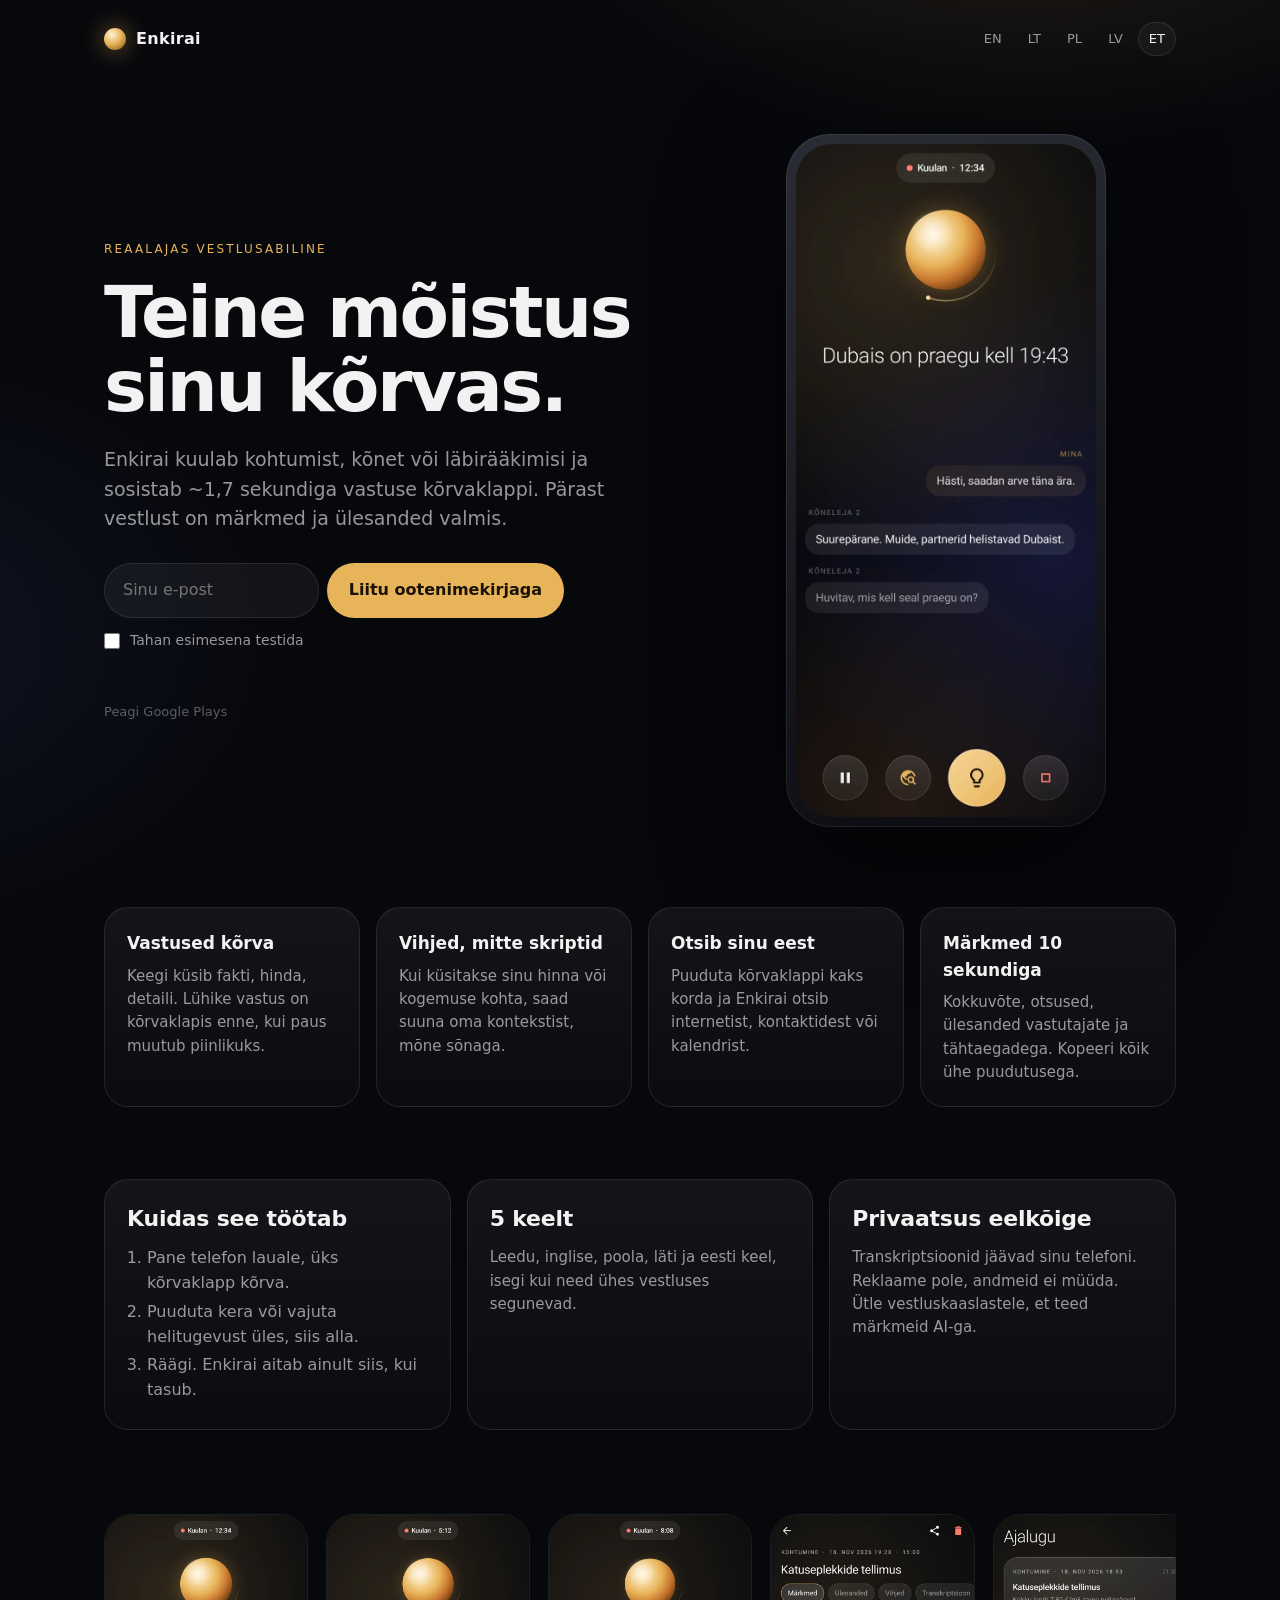
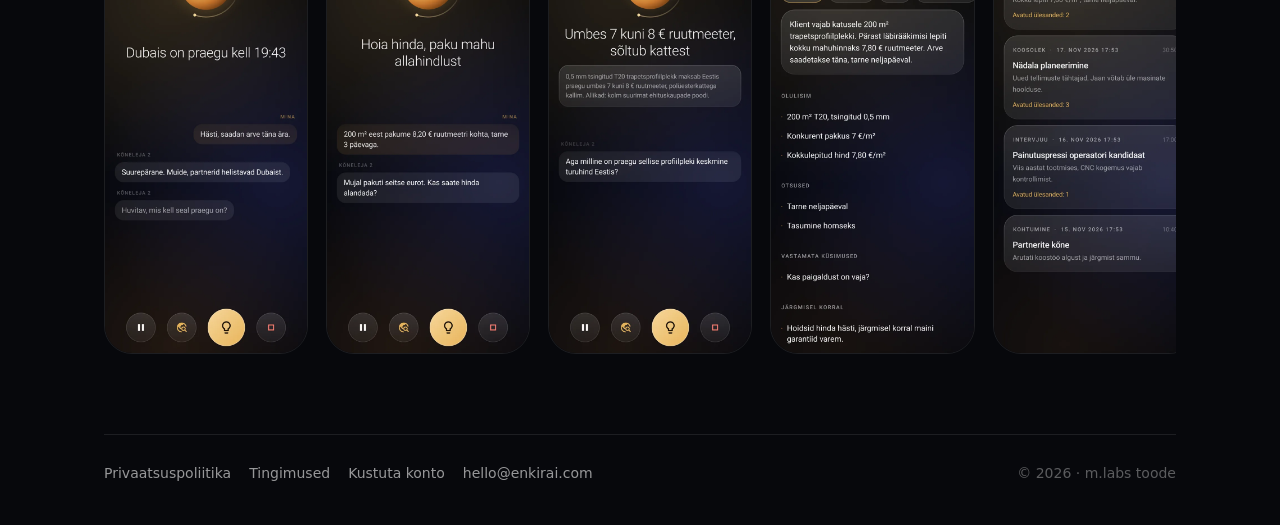
==== et/index.html @ 6742ce32 "enkirai.com: landing in 5 languages, privacy, terms, account deletion Co-Authored-By: Claude Opus 5." ====
<!DOCTYPE html><html lang="et"><head><meta charset="utf-8">
<meta name="viewport" content="width=device-width,initial-scale=1"><title>Enkirai: teine mõistus sinu kõrvas</title>
<meta name="description" content="Enkirai kuulab vestlust ja sosistab vastuseid ning vihjeid kõrvaklappi, pärast koostab märkmed ja ülesanded."><meta name="theme-color" content="#07080c">
<meta property="og:title" content="Enkirai: teine mõistus sinu kõrvas"><meta property="og:description" content="Enkirai kuulab vestlust ja sosistab vastuseid ning vihjeid kõrvaklappi, pärast koostab märkmed ja ülesanded.">
<meta property="og:image" content="https://enkirai.com/img/og.png"><meta property="og:url" content="https://enkirai.com/et/">
<link rel="icon" href="/img/icon.png"><link rel="alternate" hreflang="en" href="https://enkirai.com/"><link rel="alternate" hreflang="lt" href="https://enkirai.com/lt/"><link rel="alternate" hreflang="pl" href="https://enkirai.com/pl/"><link rel="alternate" hreflang="lv" href="https://enkirai.com/lv/"><link rel="alternate" hreflang="et" href="https://enkirai.com/et/"><link rel="stylesheet" href="/style.css"></head><body><div class="wrap"><nav><a class="logo" href="/et/"><span class="orb"></span>Enkirai</a><div class="langs"><a class="" href="/">EN</a><a class="" href="/lt/">LT</a><a class="" href="/pl/">PL</a><a class="" href="/lv/">LV</a><a class="on" href="/et/">ET</a></div></nav></div>
<div class="wrap"><section class="hero"><div>
<div class="eyebrow">Reaalajas vestlusabiline</div><h1>Teine mõistus<br>sinu kõrvas.</h1><p class="sub">Enkirai kuulab kohtumist, kõnet või läbirääkimisi ja sosistab ~1,7 sekundiga vastuse kõrvaklappi. Pärast vestlust on märkmed ja ülesanded valmis.</p>
<form id="w"><div class="row"><input type="email" name="email" required placeholder="Sinu e-post" autocomplete="email"><button>Liitu ootenimekirjaga</button></div>
<label class="chk"><input type="checkbox" name="test">Tahan esimesena testida</label><div class="msg" id="m" aria-live="polite"></div>
<div class="soon">Peagi Google Plays</div></form></div>
<div class="phone"><img src="/img/et-hero.webp" alt="Enkirai"></div></section>
<section class="grid"><div class="card"><h3>Vastused kõrva</h3><p>Keegi küsib fakti, hinda, detaili. Lühike vastus on kõrvaklapis enne, kui paus muutub piinlikuks.</p></div><div class="card"><h3>Vihjed, mitte skriptid</h3><p>Kui küsitakse sinu hinna või kogemuse kohta, saad suuna oma kontekstist, mõne sõnaga.</p></div><div class="card"><h3>Otsib sinu eest</h3><p>Puuduta kõrvaklappi kaks korda ja Enkirai otsib internetist, kontaktidest või kalendrist.</p></div><div class="card"><h3>Märkmed 10 sekundiga</h3><p>Kokkuvõte, otsused, ülesanded vastutajate ja tähtaegadega. Kopeeri kõik ühe puudutusega.</p></div></section>
<section class="band"><div class="card"><h2>Kuidas see töötab</h2><ol><li>Pane telefon lauale, üks kõrvaklapp kõrva.</li><li>Puuduta kera või vajuta helitugevust üles, siis alla.</li><li>Räägi. Enkirai aitab ainult siis, kui tasub.</li></ol></div>
<div class="card"><h2>5 keelt</h2><p>Leedu, inglise, poola, läti ja eesti keel, isegi kui need ühes vestluses segunevad.</p></div>
<div class="card"><h2>Privaatsus eelkõige</h2><p>Transkriptsioonid jäävad sinu telefoni. Reklaame pole, andmeid ei müüda. Ütle vestluskaaslastele, et teed märkmeid AI-ga.</p></div></section>
<section class="shots"><img loading="lazy" src="/img/et-1.webp" alt=""><img loading="lazy" src="/img/et-2.webp" alt=""><img loading="lazy" src="/img/et-3.webp" alt=""><img loading="lazy" src="/img/et-4.webp" alt=""><img loading="lazy" src="/img/et-5.webp" alt=""></section></div><div class="wrap"><footer><div><a href="/privacy/">Privaatsuspoliitika</a><a href="/terms/">Tingimused</a><a href="/delete/">Kustuta konto</a><a href="mailto:hello@enkirai.com">hello@enkirai.com</a></div><div>© 2026 · m.labs toode</div></footer></div><script>
const f=document.getElementById('w'),m=document.getElementById('m');
f.addEventListener('submit',async e=>{e.preventDefault();m.textContent='…';
 try{const r=await fetch('https://ohzczlfnhryktjsbmxpb.supabase.co/rest/v1/waitlist',{method:'POST',headers:{'apikey':'sb_publishable_Wvf7fMkTCJuAI71hea7PEQ_25Q3-Xo4','Authorization':'Bearer sb_publishable_Wvf7fMkTCJuAI71hea7PEQ_25Q3-Xo4','Content-Type':'application/json','Prefer':'return=minimal'},
 body:JSON.stringify({email:f.email.value.trim(),lang:'et',wants_test:f.test.checked})});
 m.textContent=r.ok?"Oled nimekirjas. Kirjutame, kui valmis.":(r.status===409?"Oled juba nimekirjas.":"Midagi l\u00e4ks valesti. Proovi uuesti.");if(r.ok)f.reset();}catch(_){m.textContent="Midagi l\u00e4ks valesti. Proovi uuesti.";}});
</script></body></html>
---- style.css ----
:root{--bg:#07080c;--s1:#10121a;--ink:rgba(255,255,255,.95);--mut:rgba(255,255,255,.58);--faint:rgba(255,255,255,.34);--gold:#e8b45a;--line:rgba(255,255,255,.09)}
*{box-sizing:border-box;margin:0;padding:0}
html{background:var(--bg);color:var(--ink);font:16px/1.55 Inter,ui-sans-serif,system-ui,-apple-system,"Segoe UI",Roboto,sans-serif;-webkit-font-smoothing:antialiased}
body{min-height:100vh;background:radial-gradient(900px 600px at 80% -10%,rgba(232,180,90,.16),transparent 60%),radial-gradient(700px 500px at -10% 30%,rgba(90,120,232,.10),transparent 60%),var(--bg)}
a{color:inherit}
.wrap{max-width:1120px;margin:0 auto;padding:0 24px}
nav{display:flex;align-items:center;justify-content:space-between;padding:22px 0}
.logo{display:flex;align-items:center;gap:10px;font-weight:600;letter-spacing:.02em;text-decoration:none}
.orb{width:22px;height:22px;border-radius:50%;background:radial-gradient(circle at 35% 30%,#fff3d6,#e8b45a 45%,#7a5212 100%);box-shadow:0 0 24px rgba(232,180,90,.55)}
.langs{display:flex;gap:4px;flex-wrap:wrap}
.langs a{font-size:13px;color:var(--mut);text-decoration:none;padding:6px 10px;border-radius:99px;border:1px solid transparent}
.langs a.on,.langs a:hover{color:var(--ink);border-color:var(--line);background:rgba(255,255,255,.04)}
.hero{display:grid;grid-template-columns:1.1fr .9fr;gap:48px;align-items:center;padding:56px 0 72px}
.eyebrow{font-size:12px;letter-spacing:.18em;text-transform:uppercase;color:var(--gold);margin-bottom:18px}
h1{font-size:clamp(40px,6.2vw,72px);line-height:1.02;letter-spacing:-.035em;font-weight:650}
.sub{color:var(--mut);font-size:19px;margin:22px 0 30px;max-width:34em}
form{display:flex;flex-direction:column;gap:12px;max-width:460px}
.row{display:flex;gap:8px}
input[type=email]{flex:1;min-width:0;background:rgba(255,255,255,.05);border:1px solid var(--line);color:var(--ink);border-radius:99px;padding:14px 18px;font:inherit;outline:none}
input[type=email]:focus{border-color:rgba(232,180,90,.6)}
button{background:var(--gold);color:#1a1206;border:0;border-radius:99px;padding:14px 22px;font:inherit;font-weight:600;cursor:pointer;white-space:nowrap;transition:transform .15s ease,filter .15s ease}
button:hover{filter:brightness(1.06)}button:active{transform:scale(.97)}
label.chk{display:flex;gap:10px;align-items:center;color:var(--mut);font-size:14px;cursor:pointer}
label.chk input{accent-color:var(--gold);width:16px;height:16px}
.msg{font-size:14px;color:var(--gold);min-height:20px}
.soon{font-size:13px;color:var(--faint);margin-top:6px}
.phone{justify-self:center;width:min(320px,80vw);aspect-ratio:1440/3120;border-radius:44px;padding:10px;background:linear-gradient(160deg,#2a2c35,#0b0c10);box-shadow:0 40px 120px rgba(0,0,0,.6),0 0 0 1px rgba(255,255,255,.08) inset}
.phone img{width:100%;height:100%;object-fit:cover;border-radius:36px;display:block}
.grid{display:grid;grid-template-columns:repeat(4,1fr);gap:16px;padding:8px 0 72px}
.card{background:linear-gradient(180deg,rgba(255,255,255,.055),rgba(255,255,255,.02));border:1px solid var(--line);border-radius:24px;padding:22px}
.card h3{font-size:17px;font-weight:600;margin-bottom:8px}.card p{color:var(--mut);font-size:15px}
.band{display:grid;grid-template-columns:1fr 1fr 1fr;gap:16px;padding-bottom:80px}
.band h2{font-size:22px;letter-spacing:-.01em;margin-bottom:10px}
ol{padding-left:20px;color:var(--mut)}ol li{margin:4px 0}
.shots{display:flex;gap:18px;overflow-x:auto;padding:4px 0 80px;scroll-snap-type:x mandatory}
.shots img{height:440px;border-radius:28px;scroll-snap-align:start;border:1px solid var(--line)}
footer{border-top:1px solid var(--line);padding:28px 0 40px;color:var(--faint);font-size:14px;display:flex;justify-content:space-between;gap:16px;flex-wrap:wrap}
footer a{color:var(--mut);text-decoration:none;margin-right:18px}footer a:hover{color:var(--ink)}
.doc{max-width:760px;padding:24px 0 80px}
.doc h1{font-size:40px;margin-bottom:6px}.doc .upd{color:var(--faint);font-size:14px;margin-bottom:32px}
.doc h2{font-size:20px;margin:32px 0 10px}.doc p,.doc li{color:var(--mut);margin:8px 0}.doc ul{padding-left:20px}
.doc strong{color:var(--ink);font-weight:600}
table{border-collapse:collapse;width:100%;margin:12px 0;font-size:14px}td,th{border:1px solid var(--line);padding:8px 10px;text-align:left;color:var(--mut);vertical-align:top}th{color:var(--ink);font-weight:600}
@media (max-width:900px){.hero{grid-template-columns:1fr;padding-top:24px}.grid{grid-template-columns:1fr 1fr}.band{grid-template-columns:1fr}}
@media (max-width:560px){.grid{grid-template-columns:1fr}.row{flex-direction:column}.shots img{height:360px}}
@media (prefers-reduced-motion:reduce){*{transition:none!important}}
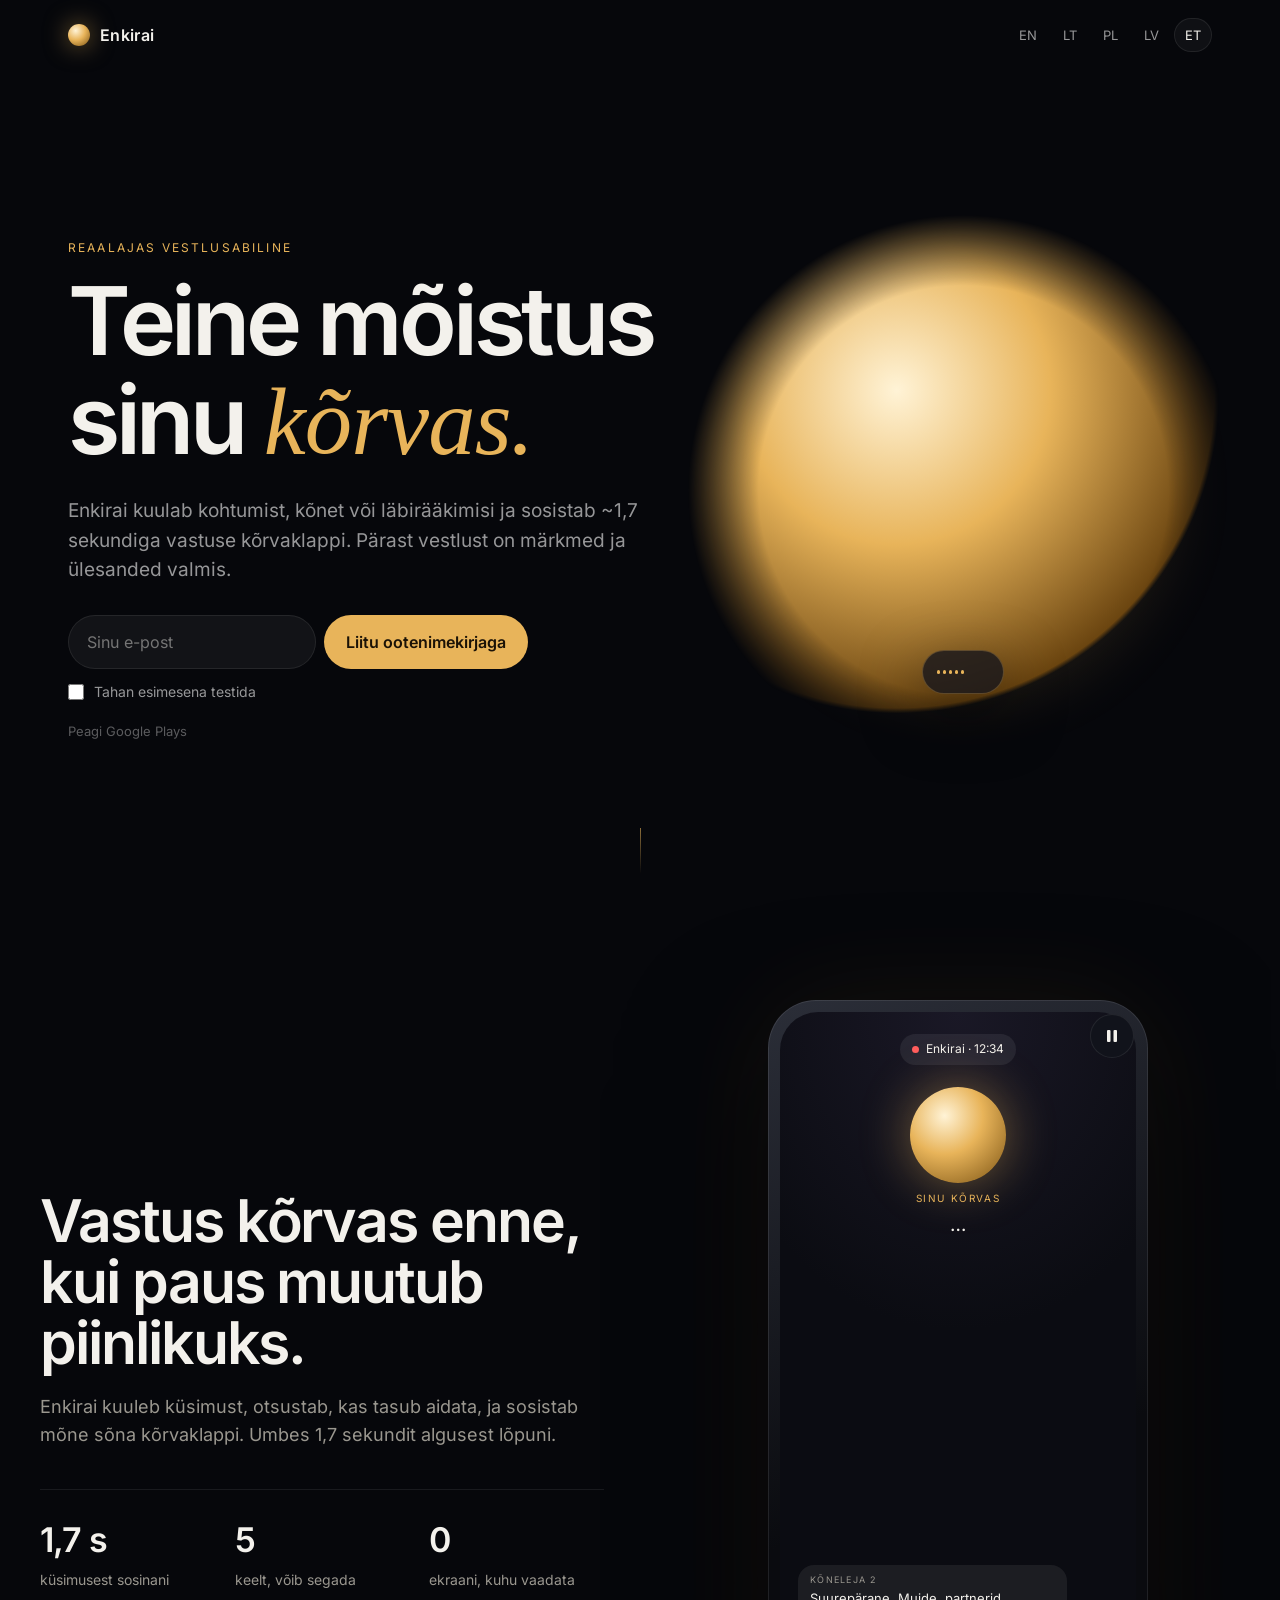
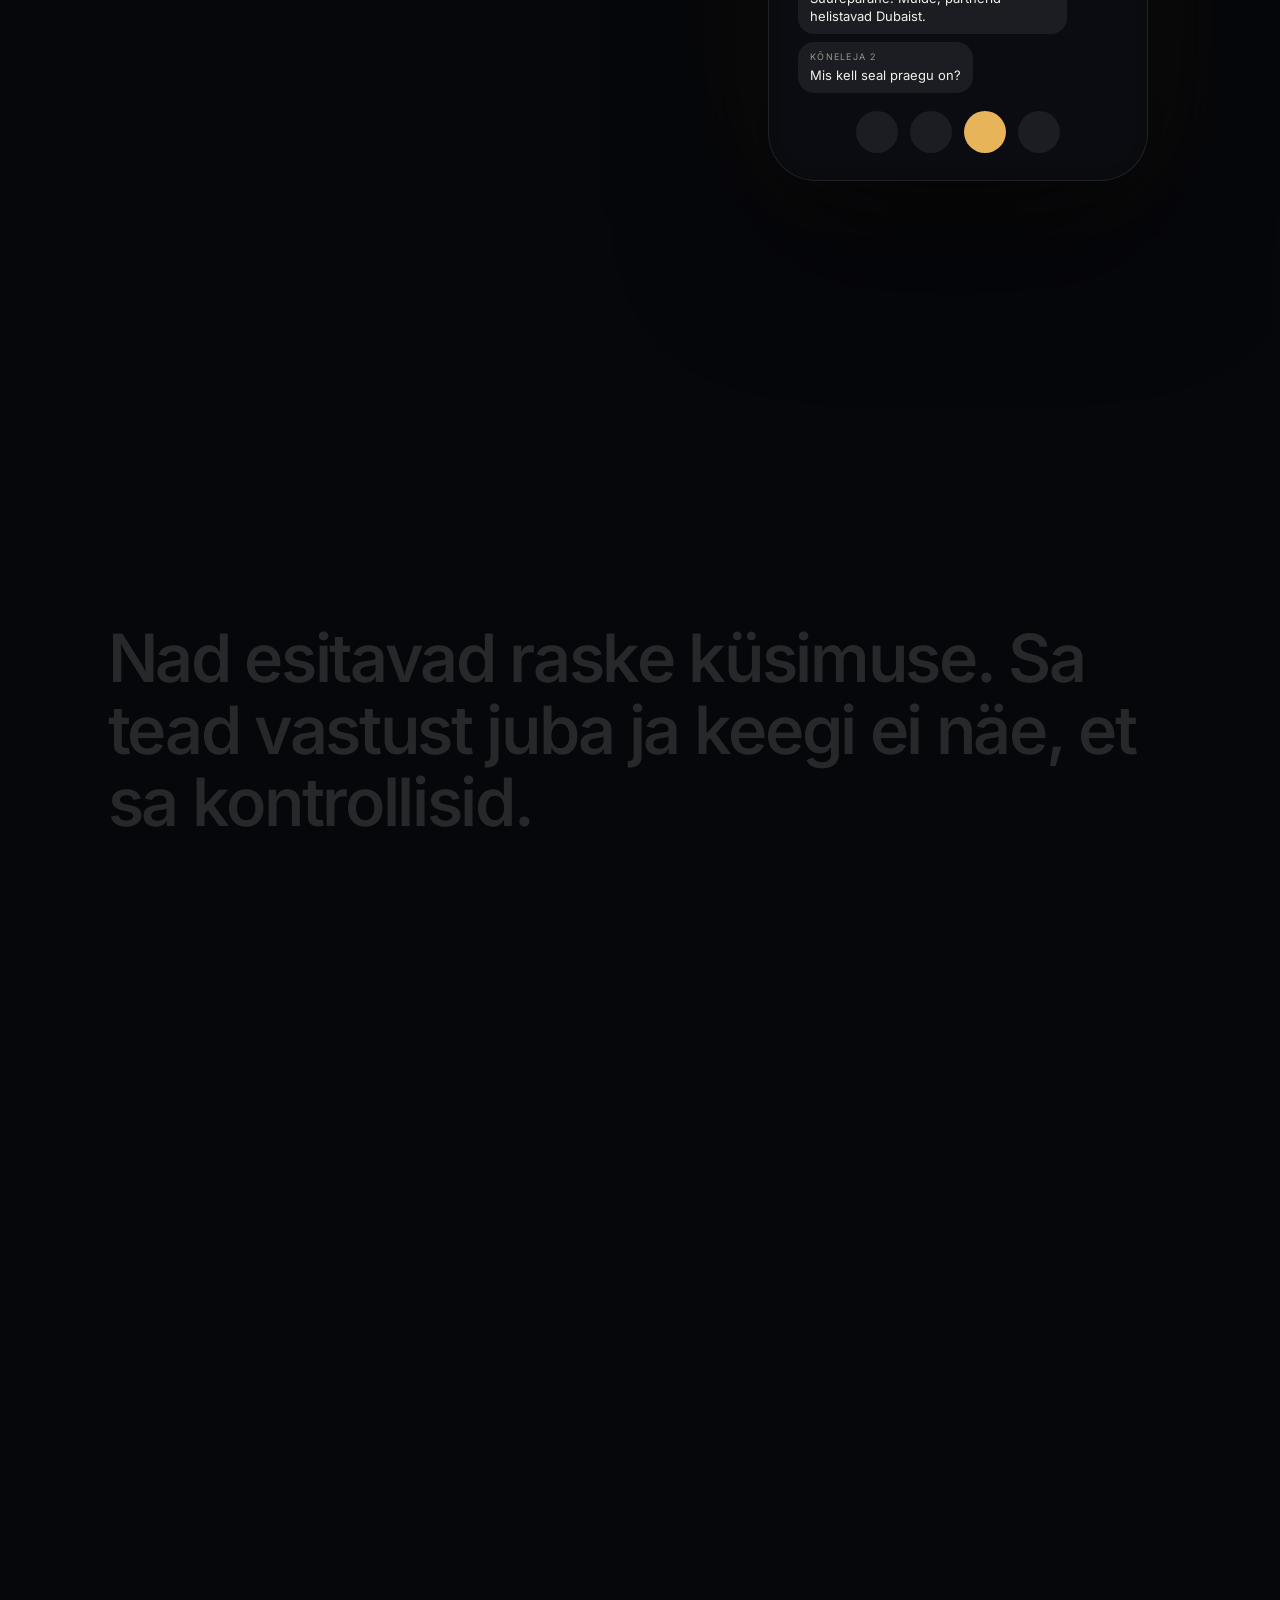
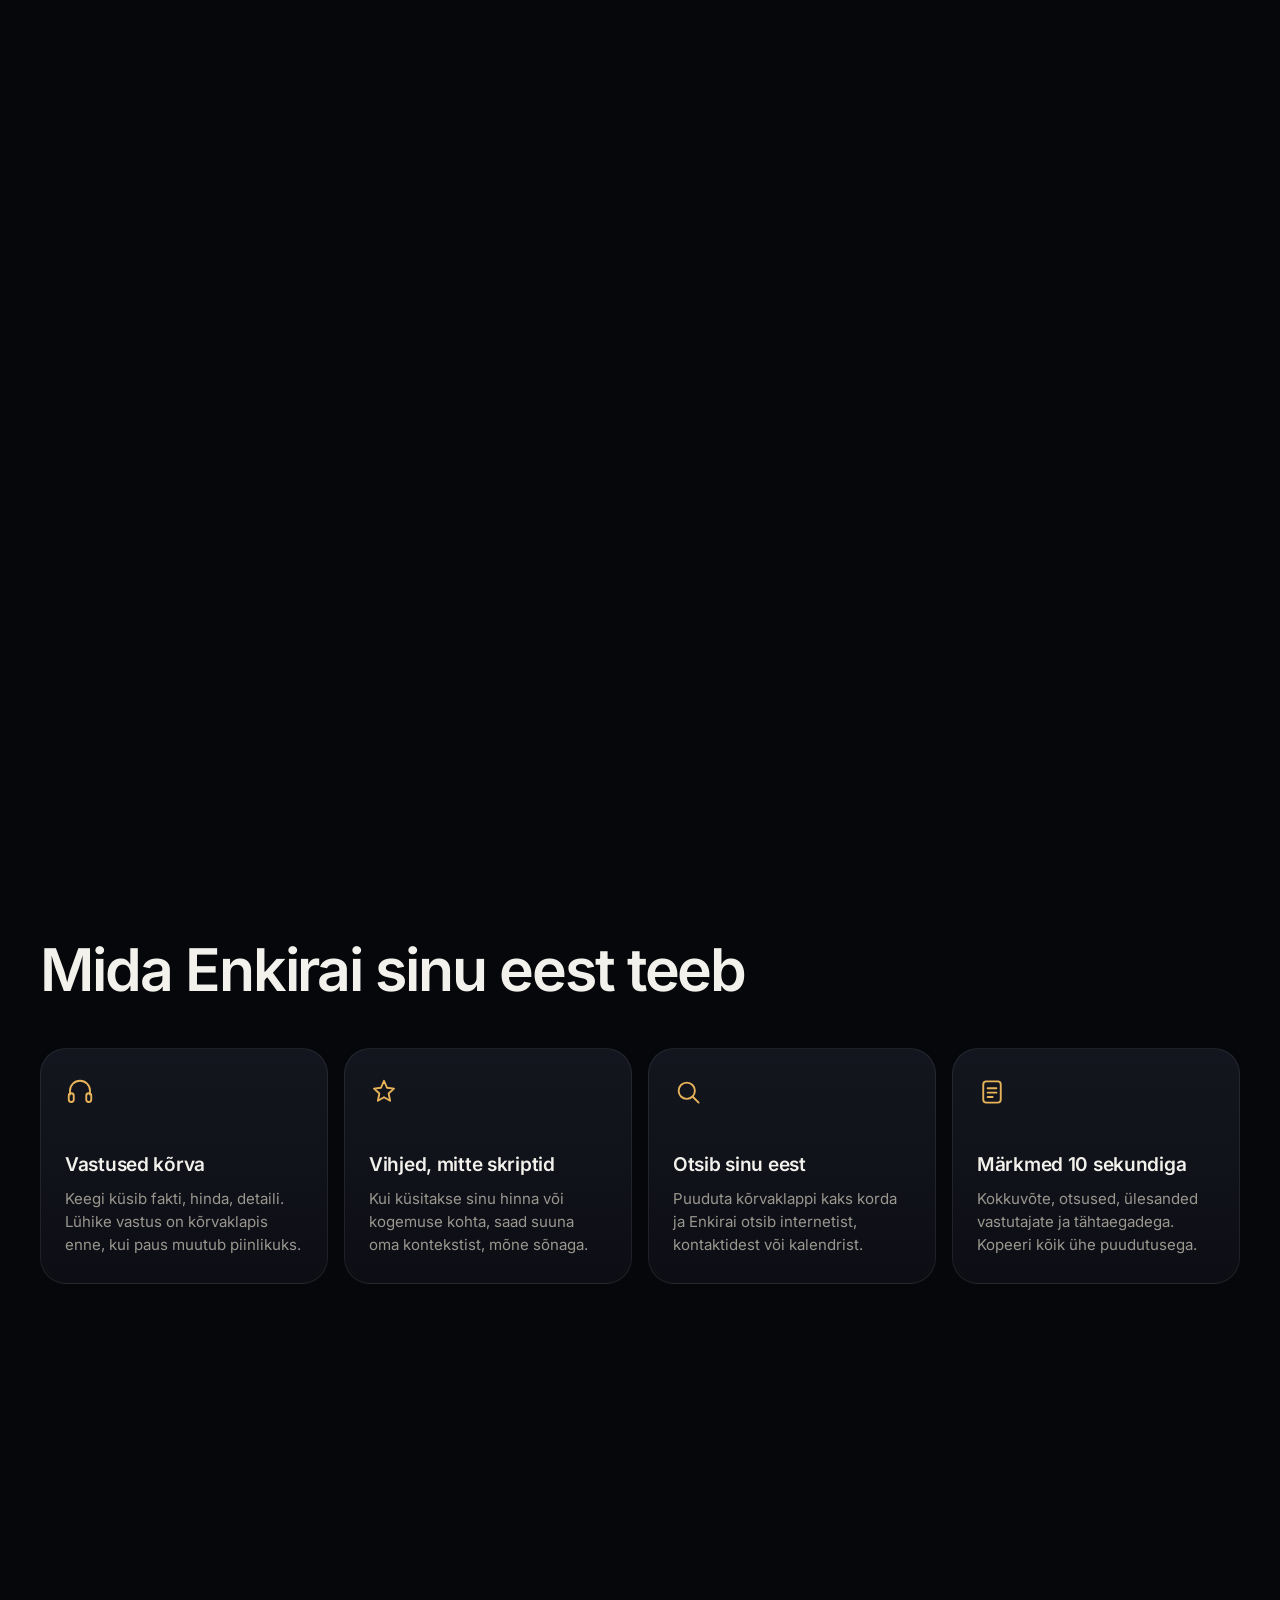
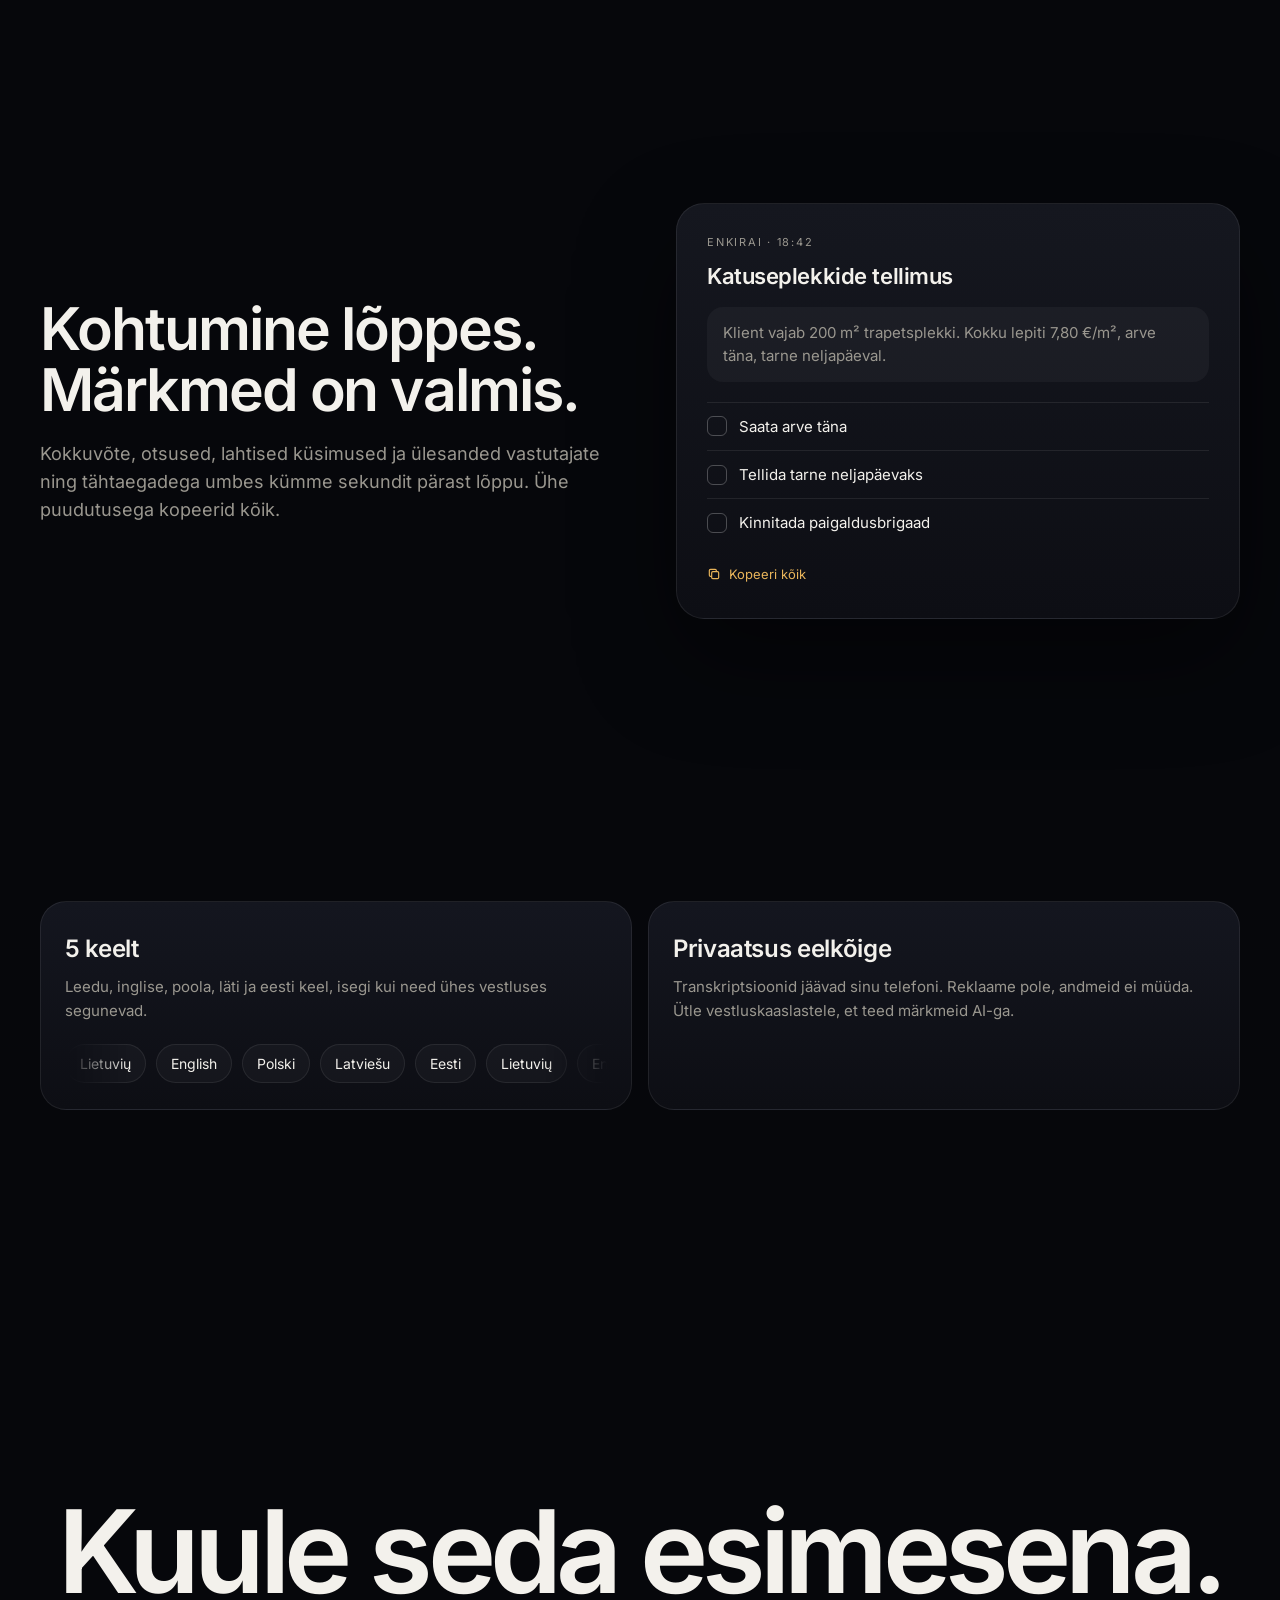
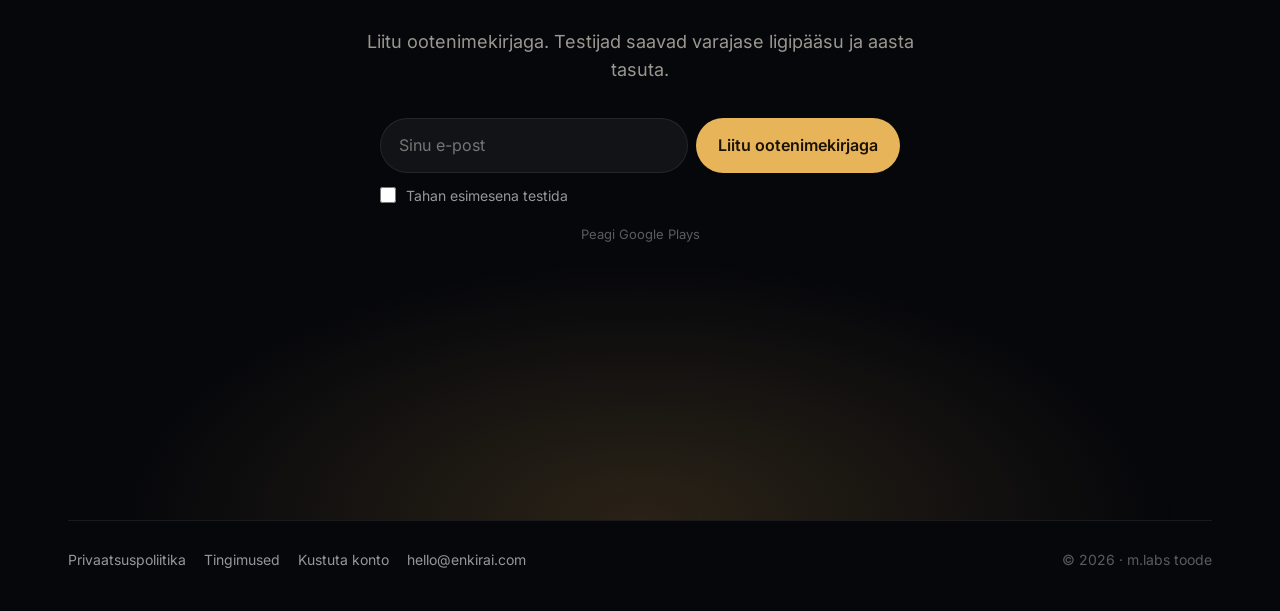
==== commit 79c045bf: "Animated landing: live orb, in-ear demo, statement, notes Co-Authored-By: Claude Opus 5.5 <noreply@a" ====
--- a/et/index.html
+++ b/et/index.html
@@ -3,21 +3,76 @@
 <meta name="description" content="Enkirai kuulab vestlust ja sosistab vastuseid ning vihjeid kõrvaklappi, pärast koostab märkmed ja ülesanded."><meta name="theme-color" content="#07080c">
 <meta property="og:title" content="Enkirai: teine mõistus sinu kõrvas"><meta property="og:description" content="Enkirai kuulab vestlust ja sosistab vastuseid ning vihjeid kõrvaklappi, pärast koostab märkmed ja ülesanded.">
 <meta property="og:image" content="https://enkirai.com/img/og.png"><meta property="og:url" content="https://enkirai.com/et/">
-<link rel="icon" href="/img/icon.png"><link rel="alternate" hreflang="en" href="https://enkirai.com/"><link rel="alternate" hreflang="lt" href="https://enkirai.com/lt/"><link rel="alternate" hreflang="pl" href="https://enkirai.com/pl/"><link rel="alternate" hreflang="lv" href="https://enkirai.com/lv/"><link rel="alternate" hreflang="et" href="https://enkirai.com/et/"><link rel="stylesheet" href="/style.css"></head><body><div class="wrap"><nav><a class="logo" href="/et/"><span class="orb"></span>Enkirai</a><div class="langs"><a class="" href="/">EN</a><a class="" href="/lt/">LT</a><a class="" href="/pl/">PL</a><a class="" href="/lv/">LV</a><a class="on" href="/et/">ET</a></div></nav></div>
-<div class="wrap"><section class="hero"><div>
-<div class="eyebrow">Reaalajas vestlusabiline</div><h1>Teine mõistus<br>sinu kõrvas.</h1><p class="sub">Enkirai kuulab kohtumist, kõnet või läbirääkimisi ja sosistab ~1,7 sekundiga vastuse kõrvaklappi. Pärast vestlust on märkmed ja ülesanded valmis.</p>
-<form id="w"><div class="row"><input type="email" name="email" required placeholder="Sinu e-post" autocomplete="email"><button>Liitu ootenimekirjaga</button></div>
-<label class="chk"><input type="checkbox" name="test">Tahan esimesena testida</label><div class="msg" id="m" aria-live="polite"></div>
-<div class="soon">Peagi Google Plays</div></form></div>
-<div class="phone"><img src="/img/et-hero.webp" alt="Enkirai"></div></section>
-<section class="grid"><div class="card"><h3>Vastused kõrva</h3><p>Keegi küsib fakti, hinda, detaili. Lühike vastus on kõrvaklapis enne, kui paus muutub piinlikuks.</p></div><div class="card"><h3>Vihjed, mitte skriptid</h3><p>Kui küsitakse sinu hinna või kogemuse kohta, saad suuna oma kontekstist, mõne sõnaga.</p></div><div class="card"><h3>Otsib sinu eest</h3><p>Puuduta kõrvaklappi kaks korda ja Enkirai otsib internetist, kontaktidest või kalendrist.</p></div><div class="card"><h3>Märkmed 10 sekundiga</h3><p>Kokkuvõte, otsused, ülesanded vastutajate ja tähtaegadega. Kopeeri kõik ühe puudutusega.</p></div></section>
-<section class="band"><div class="card"><h2>Kuidas see töötab</h2><ol><li>Pane telefon lauale, üks kõrvaklapp kõrva.</li><li>Puuduta kera või vajuta helitugevust üles, siis alla.</li><li>Räägi. Enkirai aitab ainult siis, kui tasub.</li></ol></div>
-<div class="card"><h2>5 keelt</h2><p>Leedu, inglise, poola, läti ja eesti keel, isegi kui need ühes vestluses segunevad.</p></div>
-<div class="card"><h2>Privaatsus eelkõige</h2><p>Transkriptsioonid jäävad sinu telefoni. Reklaame pole, andmeid ei müüda. Ütle vestluskaaslastele, et teed märkmeid AI-ga.</p></div></section>
-<section class="shots"><img loading="lazy" src="/img/et-1.webp" alt=""><img loading="lazy" src="/img/et-2.webp" alt=""><img loading="lazy" src="/img/et-3.webp" alt=""><img loading="lazy" src="/img/et-4.webp" alt=""><img loading="lazy" src="/img/et-5.webp" alt=""></section></div><div class="wrap"><footer><div><a href="/privacy/">Privaatsuspoliitika</a><a href="/terms/">Tingimused</a><a href="/delete/">Kustuta konto</a><a href="mailto:hello@enkirai.com">hello@enkirai.com</a></div><div>© 2026 · m.labs toode</div></footer></div><script>
-const f=document.getElementById('w'),m=document.getElementById('m');
-f.addEventListener('submit',async e=>{e.preventDefault();m.textContent='…';
- try{const r=await fetch('https://ohzczlfnhryktjsbmxpb.supabase.co/rest/v1/waitlist',{method:'POST',headers:{'apikey':'sb_publishable_Wvf7fMkTCJuAI71hea7PEQ_25Q3-Xo4','Authorization':'Bearer sb_publishable_Wvf7fMkTCJuAI71hea7PEQ_25Q3-Xo4','Content-Type':'application/json','Prefer':'return=minimal'},
- body:JSON.stringify({email:f.email.value.trim(),lang:'et',wants_test:f.test.checked})});
- m.textContent=r.ok?"Oled nimekirjas. Kirjutame, kui valmis.":(r.status===409?"Oled juba nimekirjas.":"Midagi l\u00e4ks valesti. Proovi uuesti.");if(r.ok)f.reset();}catch(_){m.textContent="Midagi l\u00e4ks valesti. Proovi uuesti.";}});
+<link rel="icon" href="/img/icon.png"><link rel="alternate" hreflang="en" href="https://enkirai.com/"><link rel="alternate" hreflang="lt" href="https://enkirai.com/lt/"><link rel="alternate" hreflang="pl" href="https://enkirai.com/pl/"><link rel="alternate" hreflang="lv" href="https://enkirai.com/lv/"><link rel="alternate" hreflang="et" href="https://enkirai.com/et/"><link rel="stylesheet" href="/style.css"></head><body><a class="skip" href="#main">Liitu ootenimekirjaga</a>
+<header class="topbar" id="top"><nav><a class="logo" href="/et/"><span class="orb"></span>Enkirai</a><div class="langs"><a class="" href="/">EN</a><a class="" href="/lt/">LT</a><a class="" href="/pl/">PL</a><a class="" href="/lv/">LV</a><a class="on" href="/et/">ET</a></div></nav></header>
+<main id="main">
+<section class="scr" aria-label="Enkirai"><div class="wrap hero2">
+ <div><div class="eyebrow fade">Reaalajas vestlusabiline</div><h1><span class="ln"><span>Teine mõistus</span></span><span class="ln"><span>sinu <em class="s">kõrvas.</em></span></span></h1>
+ <p class="sub fade d1">Enkirai kuulab kohtumist, kõnet või läbirääkimisi ja sosistab ~1,7 sekundiga vastuse kõrvaklappi. Pärast vestlust on märkmed ja ülesanded valmis.</p><div class="fade d2"><form id="w1" class="wl"><div class="row"><input type="email" name="email" required placeholder="Sinu e-post" autocomplete="email" aria-label="Sinu e-post"><button>Liitu ootenimekirjaga</button></div>
+<label class="chk"><input type="checkbox" name="test">Tahan esimesena testida</label><div class="msg2" aria-live="polite"></div></form></div><div class="soon fade d3">Peagi Google Plays</div></div>
+ <div class="orbstage" aria-hidden="true"><div class="orbfx" id="orb"></div>
+  <div class="whisper idle"><span class="wave"><i></i><i></i><i></i><i></i><i></i></span><span class="w-txt"></span></div></div>
+</div><span class="scrollcue" aria-hidden="true"></span></section>
+
+<section class="scr"><div class="wrap demo">
+ <div><h2 class="big">Vastus kõrvas enne, kui paus muutub piinlikuks.</h2><p class="lead">Enkirai kuuleb küsimust, otsustab, kas tasub aidata, ja sosistab mõne sõna kõrvaklappi. Umbes 1,7 sekundit algusest lõpuni.</p><div class="stats"><div><b>1,7 s</b><span>küsimusest sosinani</span></div><div><b>5</b><span>keelt, võib segada</span></div><div><b>0</b><span>ekraani, kuhu vaadata</span></div></div></div>
+ <div class="device" id="dev"><button class="demo-pause" id="dp" aria-label="Peata" data-pause="Peata" data-play="Esita"><svg viewBox="0 0 16 16"><rect x="3" y="2" width="3.5" height="12" rx="1"/><rect x="9.5" y="2" width="3.5" height="12" rx="1"/></svg></button>
+  <div class="screen"><div class="pill"><i></i>Enkirai · 12:34</div><div class="morb"></div>
+  <div class="mtip" id="mt"><small>Sinu kõrvas</small><span>…</span></div><div class="feed" id="fd"></div>
+  <div class="mctl"><span></span><span></span><span class="on"></span><span></span></div></div></div>
+</div></section>
+
+<section class="stmt" aria-label="Nad esitavad raske küsimuse. Sa tead vastust juba ja keegi ei näe, et sa kontrollisid."><div class="stick"><div class="wrap"><p id="st"><span class="w">Nad</span> <span class="w">esitavad</span> <span class="w">raske</span> <span class="w">küsimuse.</span> <span class="w">Sa</span> <span class="w">tead</span> <span class="w">vastust</span> <span class="w">juba</span> <span class="w">ja</span> <span class="w">keegi</span> <span class="w">ei</span> <span class="w">näe,</span> <span class="w g">et</span> <span class="w g">sa</span> <span class="w g">kontrollisid.</span></p></div></div></section>
+
+<section class="scr"><div class="wrap feat"><h2 class="big">Mida Enkirai sinu eest teeb</h2><div class="fgrid"><div class="fcard"><svg viewBox="0 0 24 24"><path d="M4 14v-3a8 8 0 0 1 16 0v3"/><rect x="3" y="13" width="4" height="7" rx="2"/><rect x="17" y="13" width="4" height="7" rx="2"/></svg><h3>Vastused kõrva</h3><p>Keegi küsib fakti, hinda, detaili. Lühike vastus on kõrvaklapis enne, kui paus muutub piinlikuks.</p></div><div class="fcard"><svg viewBox="0 0 24 24"><path d="M12 3l2.4 5.6L20 9.3l-4.3 3.9 1.2 5.8L12 16.2 7.1 19l1.2-5.8L4 9.3l5.6-.7z"/></svg><h3>Vihjed, mitte skriptid</h3><p>Kui küsitakse sinu hinna või kogemuse kohta, saad suuna oma kontekstist, mõne sõnaga.</p></div><div class="fcard"><svg viewBox="0 0 24 24"><circle cx="11" cy="11" r="6.5"/><path d="M16 16l4.5 4.5"/></svg><h3>Otsib sinu eest</h3><p>Puuduta kõrvaklappi kaks korda ja Enkirai otsib internetist, kontaktidest või kalendrist.</p></div><div class="fcard"><svg viewBox="0 0 24 24"><rect x="5" y="3.5" width="14" height="17" rx="2.5"/><path d="M8.5 9h7M8.5 12.5h7M8.5 16h4"/></svg><h3>Märkmed 10 sekundiga</h3><p>Kokkuvõte, otsused, ülesanded vastutajate ja tähtaegadega. Kopeeri kõik ühe puudutusega.</p></div></div></div></section>
+
+<section class="scr"><div class="wrap notes">
+ <div><h2 class="big">Kohtumine lõppes. Märkmed on valmis.</h2><p class="lead">Kokkuvõte, otsused, lahtised küsimused ja ülesanded vastutajate ning tähtaegadega umbes kümme sekundit pärast lõppu. Ühe puudutusega kopeerid kõik.</p></div>
+ <div class="ncard" id="nc"><div class="eb">Enkirai · 18:42</div><h4>Katuseplekkide tellimus</h4><div class="sum">Klient vajab 200 m² trapetsplekki. Kokku lepiti 7,80 €/m², arve täna, tarne neljapäeval.</div><div class="task"><span class="box"><svg viewBox="0 0 12 12"><path d="M2.5 6.5l2.3 2.3L9.5 3.8"/></svg></span><span>Saata arve täna</span></div><div class="task"><span class="box"><svg viewBox="0 0 12 12"><path d="M2.5 6.5l2.3 2.3L9.5 3.8"/></svg></span><span>Tellida tarne neljapäevaks</span></div><div class="task"><span class="box"><svg viewBox="0 0 12 12"><path d="M2.5 6.5l2.3 2.3L9.5 3.8"/></svg></span><span>Kinnitada paigaldusbrigaad</span></div>
+ <div class="copyall"><svg width="14" height="14" viewBox="0 0 24 24" fill="none" stroke="currentColor" stroke-width="2"><rect x="8" y="8" width="12" height="12" rx="2"/><path d="M16 8V6a2 2 0 0 0-2-2H6a2 2 0 0 0-2 2v8a2 2 0 0 0 2 2h2"/></svg>Kopeeri kõik</div></div>
+</div></section>
+
+<section><div class="wrap band2">
+ <div class="fcard"><h3>5 keelt</h3><p>Leedu, inglise, poola, läti ja eesti keel, isegi kui need ühes vestluses segunevad.</p><div class="marq" aria-hidden="true"><div><span>Lietuvių</span> <span>English</span> <span>Polski</span> <span>Latviešu</span> <span>Eesti</span> <span>Lietuvių</span> <span>English</span> <span>Polski</span> <span>Latviešu</span> <span>Eesti</span> <span>Lietuvių</span> <span>English</span> <span>Polski</span> <span>Latviešu</span> <span>Eesti</span> <span>Lietuvių</span> <span>English</span> <span>Polski</span> <span>Latviešu</span> <span>Eesti</span></div></div></div>
+ <div class="fcard"><h3>Privaatsus eelkõige</h3><p>Transkriptsioonid jäävad sinu telefoni. Reklaame pole, andmeid ei müüda. Ütle vestluskaaslastele, et teed märkmeid AI-ga.</p></div>
+</div></section>
+
+<section class="scr"><div class="glow"></div><div class="wrap close2"><h2>Kuule seda esimesena.</h2><p class="lead">Liitu ootenimekirjaga. Testijad saavad varajase ligipääsu ja aasta tasuta.</p><form id="w2" class="wl"><div class="row"><input type="email" name="email" required placeholder="Sinu e-post" autocomplete="email" aria-label="Sinu e-post"><button>Liitu ootenimekirjaga</button></div>
+<label class="chk"><input type="checkbox" name="test">Tahan esimesena testida</label><div class="msg2" aria-live="polite"></div></form><div class="soon">Peagi Google Plays</div></div></section>
+</main><div class="wrap"><footer><div><a href="/privacy/">Privaatsuspoliitika</a><a href="/terms/">Tingimused</a><a href="/delete/">Kustuta konto</a><a href="mailto:hello@enkirai.com">hello@enkirai.com</a></div><div>© 2026 · m.labs toode</div></footer></div>
+<script type="module">
+const RM = matchMedia('(prefers-reduced-motion: reduce)').matches;
+// header turns solid after the hero
+const tb=document.getElementById('top');addEventListener('scroll',()=>tb.classList.toggle('solid',scrollY>40),{passive:true});
+// the orb: live shader when WebGL is there, a painted orb otherwise
+const orb=document.getElementById('orb');
+import('/assets/effects/fx.js').then(m=>m.default.mount(orb,'orb-sphere',{palette:{bg:'#06070b',surface:'#11131b',ink:'#f3f1ec',muted:'#9a978f',accent:'#e8b45a',accentInk:'#1a1206'},seed:7,params:{speed:0.08,size:0.34,orbX:0.5,orbY:0.5,glow:0.5,pulse:0.25,calm:0,stars:90}})).catch(()=>orb.classList.add('fallback'));
+// waitlist forms
+const OK="Oled nimekirjas. Kirjutame, kui valmis.",DUP="Oled juba nimekirjas.",ERR="Midagi l\u00e4ks valesti. Proovi uuesti.";
+document.querySelectorAll('form.wl').forEach(f=>f.addEventListener('submit',async ev=>{ev.preventDefault();const m=f.querySelector('.msg2');m.textContent='…';
+ try{const r=await fetch('https://ohzczlfnhryktjsbmxpb.supabase.co/rest/v1/waitlist',{method:'POST',headers:{apikey:'sb_publishable_Wvf7fMkTCJuAI71hea7PEQ_25Q3-Xo4',Authorization:'Bearer sb_publishable_Wvf7fMkTCJuAI71hea7PEQ_25Q3-Xo4','Content-Type':'application/json',Prefer:'return=minimal'},
+ body:JSON.stringify({email:f.email.value.trim(),lang:'et',wants_test:f.test.checked})});m.textContent=r.ok?OK:(r.status===409?DUP:ERR);if(r.ok)f.reset();}catch(_){m.textContent=ERR;}}));
+// the conversation demo (phone) and the whisper under the orb share one script
+const C=[["Kõneleja 2", "Suurepärane. Muide, partnerid helistavad Dubaist."], ["Kõneleja 2", "Mis kell seal praegu on?"], ["ear", "Dubais on praegu 19:43"], ["Kõneleja 2", "Ja mis on teie ruutmeetri hind?"], ["ear", "Ütle 8,20 €, allahindlus alates 300 m²"], ["Kõneleja 2", "Millal saaksite tarnida?"], ["ear", "Neljapäeval, kui täna kinnitavad"]],sleep=ms=>new Promise(r=>setTimeout(r,ms));
+const fd=document.getElementById('fd'),mt=document.querySelector('#mt span'),dev=document.getElementById('dev'),wh=document.querySelector('.whisper'),wt=wh.querySelector('.w-txt');
+let paused=RM,step=0;const dp=document.getElementById('dp');
+dp.onclick=()=>{paused=!paused;dp.setAttribute('aria-label',paused?dp.dataset.play:dp.dataset.pause);dp.innerHTML=paused?'<svg viewBox="0 0 16 16"><path d="M4 2l10 6-10 6z"/></svg>':'<svg viewBox="0 0 16 16"><rect x="3" y="2" width="3.5" height="12" rx="1"/><rect x="9.5" y="2" width="3.5" height="12" rx="1"/></svg>';};
+async function type(el,s){el.textContent='';for(const ch of s){el.textContent+=ch;await sleep(28);}}
+async function run(){
+ if(RM){const last=C.filter(c=>c[0]==='ear');mt.textContent=last[0][1];wt.textContent=last[0][1];C.filter(c=>c[0]!=='ear').slice(0,3).forEach(c=>add(c));return;}
+ for(;;){for(const [who,txt] of C){while(paused)await sleep(200);
+   if(who==='ear'){dev.classList.add('speaking');wh.classList.remove('idle');await Promise.all([type(mt,txt),type(wt,txt)]);await sleep(2200);dev.classList.remove('speaking');wh.classList.add('idle');}
+   else{add([who,txt]);await sleep(1500);}}
+  await sleep(1500);fd.innerHTML='';mt.textContent='…';}}
+function add([who,txt]){const d=document.createElement('div');d.className='bub';d.innerHTML='<small></small><span></span>';d.firstChild.textContent=who;d.lastChild.textContent=txt;fd.appendChild(d);while(fd.children.length>4)fd.firstChild.remove();}
+run();
+// the statement lights up word by word as it passes
+const st=document.getElementById('st'),ws=[...st.querySelectorAll('.w')],sec=st.closest('.stmt');
+function lit(){const r=sec.getBoundingClientRect(),p=Math.min(1,Math.max(0,(-r.top+innerHeight*.15)/(r.height-innerHeight*.9)));const n=Math.round(p*ws.length);ws.forEach((w,i)=>w.classList.toggle('on',RM||i<n));}
+addEventListener('scroll',lit,{passive:true});lit();
+// notes: tasks tick themselves off in a loop while the card is on screen
+const tk=[...document.querySelectorAll('.task')];let ti=0,vis=false;new IntersectionObserver(es=>vis=es[0].isIntersecting).observe(document.getElementById('nc'));
+if(RM)tk.forEach(t=>t.classList.add('done'));else setInterval(()=>{if(!vis||paused)return;if(ti<tk.length)tk[ti++].classList.add('done');else{tk.forEach(t=>t.classList.remove('done'));ti=0;}},1100);
+// card glow follows the pointer
+document.querySelectorAll('.fcard').forEach(c=>c.addEventListener('pointermove',ev=>{const r=c.getBoundingClientRect();c.style.setProperty('--mx',(ev.clientX-r.left)+'px');c.style.setProperty('--my',(ev.clientY-r.top)+'px');}));
 </script></body></html>
--- a/style.css
+++ b/style.css
@@ -45,3 +45,111 @@
 @media (max-width:900px){.hero{grid-template-columns:1fr;padding-top:24px}.grid{grid-template-columns:1fr 1fr}.band{grid-template-columns:1fr}}
 @media (max-width:560px){.grid{grid-template-columns:1fr}.row{flex-direction:column}.shots img{height:360px}}
 @media (prefers-reduced-motion:reduce){*{transition:none!important}}
+
+@font-face{font-family:Inter;src:url(/fonts/inter-latin-ext.woff2) format("woff2");font-weight:100 900;font-display:swap;unicode-range:U+0100-024F,U+1E00-1EFF}
+@font-face{font-family:Inter;src:url(/fonts/inter-latin.woff2) format("woff2");font-weight:100 900;font-display:swap;unicode-range:U+0000-00FF,U+2000-206F,U+20AC,U+2190-21FF}
+@font-face{font-family:Serif;src:url(/fonts/serif-italic-latin-ext.woff2) format("woff2");font-style:italic;font-display:swap;unicode-range:U+0100-024F,U+1E00-1EFF}
+@font-face{font-family:Serif;src:url(/fonts/serif-italic-latin.woff2) format("woff2");font-style:italic;font-display:swap;unicode-range:U+0000-00FF,U+2000-206F,U+20AC}
+:root{--bg:#06070b;--surface:#11131b;--ink:#f3f1ec;--muted:#9a978f;--accent:#e8b45a;--accent-ink:#1a1206;--line:rgba(255,255,255,.08);
+ --ease:cubic-bezier(.2,.8,.2,1);--enter:cubic-bezier(.22,1,.36,1)}
+html{background:var(--bg);color:var(--ink);font-family:Inter,ui-sans-serif,system-ui,sans-serif;font-feature-settings:"ss01","cv11"}
+body{background:var(--bg)}
+em.s{font-family:Serif,Georgia,serif;font-style:italic;font-weight:400;letter-spacing:-.01em;color:var(--accent)}
+.topbar{position:fixed;inset:0 0 auto;z-index:50;transition:background .3s var(--ease),border-color .3s var(--ease);border-bottom:1px solid transparent}
+.topbar.solid{background:rgba(6,7,11,.72);backdrop-filter:blur(14px) saturate(1.3);border-color:var(--line)}
+.topbar nav{max-width:1200px;margin:0 auto;padding:18px 28px}
+.wrap{max-width:1200px;padding:0 28px}
+section.scr{min-height:100vh;display:flex;align-items:center;position:relative}
+/* hero */
+.hero2{display:grid;grid-template-columns:1.1fr .9fr;gap:40px;align-items:center;width:100%;padding-top:80px}
+.hero2 h1{font-size:clamp(46px,7.4vw,104px);line-height:.98;letter-spacing:-.045em;font-weight:620}
+.hero2 h1 .ln{display:block;overflow:hidden;padding-bottom:.06em}
+.hero2 h1 .ln>span{display:inline-block;transform:translateY(105%);animation:rise 1.1s var(--enter) forwards}
+.hero2 h1 .ln:nth-child(2)>span{animation-delay:.12s}
+.fade{opacity:0;transform:translateY(14px);animation:fadeup .9s var(--enter) forwards}
+.d1{animation-delay:.35s}.d2{animation-delay:.5s}.d3{animation-delay:.65s}
+@keyframes rise{to{transform:none}}@keyframes fadeup{to{opacity:1;transform:none}}
+.orbstage{position:relative;aspect-ratio:1;width:100%;max-width:600px;justify-self:end;opacity:0;animation:orbin 1.6s var(--enter) .15s forwards}
+@keyframes orbin{from{opacity:0;transform:scale(.92)}to{opacity:1;transform:none}}
+.orbfx{position:absolute;inset:-6%;-webkit-mask-image:radial-gradient(circle at 50% 50%,#000 52%,transparent 70%);mask-image:radial-gradient(circle at 50% 50%,#000 52%,transparent 70%)}
+.orbfx.fallback{background:radial-gradient(circle at 38% 32%,#fff3d6 0,#e8b45a 30%,#6b4510 62%,transparent 63%),radial-gradient(circle,rgba(232,180,90,.25),transparent 70%)}
+.whisper{position:absolute;left:50%;bottom:9%;transform:translateX(-50%);display:flex;align-items:center;gap:12px;white-space:nowrap;
+ background:rgba(17,19,27,.78);backdrop-filter:blur(12px);border:1px solid rgba(232,180,90,.28);border-radius:99px;padding:12px 18px 12px 14px;font-size:15px;box-shadow:0 20px 60px rgba(0,0,0,.5)}
+.whisper .w-txt{min-width:1ch}
+.wave{display:flex;gap:3px;align-items:center;height:18px}
+.wave i{width:3px;border-radius:2px;background:var(--accent);height:30%;animation:wv 1s ease-in-out infinite}
+.wave i:nth-child(2){animation-delay:.15s}.wave i:nth-child(3){animation-delay:.3s}.wave i:nth-child(4){animation-delay:.45s}.wave i:nth-child(5){animation-delay:.6s}
+@keyframes wv{0%,100%{height:25%}50%{height:100%}}
+.idle .wave i{animation-play-state:paused;height:25%}
+.scrollcue{position:absolute;left:50%;bottom:26px;width:1px;height:46px;background:linear-gradient(var(--accent),transparent);opacity:.6;animation:cue 2.4s ease-in-out infinite}
+@keyframes cue{0%{transform:scaleY(0);transform-origin:top}45%{transform:scaleY(1);transform-origin:top}55%{transform:scaleY(1);transform-origin:bottom}100%{transform:scaleY(0);transform-origin:bottom}}
+/* demo */
+.demo{display:grid;grid-template-columns:1fr 1fr;gap:72px;align-items:center;width:100%;padding:100px 0}
+h2.big{font-size:clamp(34px,4.6vw,60px);line-height:1.04;letter-spacing:-.035em;font-weight:600}
+.lead{color:var(--muted);font-size:18px;margin-top:20px;max-width:32em}
+.stats{display:grid;grid-template-columns:repeat(3,1fr);gap:20px;margin-top:40px;border-top:1px solid var(--line);padding-top:24px}
+.stats b{display:block;font-size:34px;letter-spacing:-.03em;font-weight:600}.stats span{color:var(--muted);font-size:14px}
+.device{justify-self:center;width:min(380px,100%);aspect-ratio:9/18.5;border-radius:48px;padding:12px;background:linear-gradient(160deg,#2b2e38,#0a0b0f 60%);
+ box-shadow:0 60px 140px rgba(0,0,0,.65),0 0 0 1px rgba(255,255,255,.09) inset,0 0 120px rgba(232,180,90,.08);position:relative}
+.screen{height:100%;border-radius:38px;overflow:hidden;background:radial-gradient(120% 70% at 50% 0%,#1a1826 0%,#0b0c12 60%);display:flex;flex-direction:column;padding:22px 16px 16px;position:relative}
+.pill{align-self:center;font-size:12px;color:var(--ink);background:rgba(255,255,255,.07);border-radius:99px;padding:6px 12px;display:flex;gap:7px;align-items:center}
+.pill i{width:7px;height:7px;border-radius:50%;background:#ff5d5d;animation:blink 1.6s infinite}@keyframes blink{50%{opacity:.25}}
+.morb{width:96px;height:96px;margin:22px auto 8px;border-radius:50%;background:radial-gradient(circle at 36% 30%,#fff3d6,#e8b45a 42%,#7a5212 100%);box-shadow:0 0 50px rgba(232,180,90,.45);transition:transform .5s var(--enter),box-shadow .5s}
+.speaking .morb{transform:scale(1.08);box-shadow:0 0 90px rgba(232,180,90,.75)}
+.mtip{min-height:58px;text-align:center;font-size:19px;letter-spacing:-.01em;padding:0 10px;color:var(--ink);transition:opacity .3s}
+.mtip small{display:block;font-size:10px;letter-spacing:.16em;text-transform:uppercase;color:var(--accent);margin-bottom:4px}
+.feed{flex:1;display:flex;flex-direction:column;justify-content:flex-end;gap:8px;overflow:hidden;padding:8px 2px}
+.bub{max-width:84%;font-size:13px;line-height:1.4;padding:9px 12px;border-radius:16px;background:rgba(255,255,255,.07);align-self:flex-start;opacity:0;transform:translateY(10px);animation:fadeup .45s var(--enter) forwards}
+.bub small{display:block;font-size:9px;letter-spacing:.14em;text-transform:uppercase;color:var(--muted);margin-bottom:2px}
+.mctl{display:flex;justify-content:center;gap:12px;padding-top:10px}
+.mctl span{width:42px;height:42px;border-radius:50%;background:rgba(255,255,255,.07)}.mctl span.on{background:var(--accent)}
+.demo-pause{position:absolute;right:14px;top:14px;z-index:2;width:44px;height:44px;border-radius:50%;border:1px solid var(--line);background:var(--surface);color:var(--ink);display:grid;place-items:center;cursor:pointer;padding:0}
+.demo-pause svg{width:16px;height:16px;fill:currentColor}
+/* statement (lights up while scrolling) */
+.stmt{height:220vh;position:relative}
+.stmt .stick{position:sticky;top:0;height:100vh;display:flex;align-items:center}
+.stmt p{font-size:clamp(34px,5.2vw,72px);line-height:1.08;letter-spacing:-.035em;font-weight:560;max-width:16em}
+.stmt .w{color:rgba(243,241,236,.14);transition:color .25s linear}
+.stmt .w.on{color:var(--ink)}.stmt .w.on.g{color:var(--accent)}
+/* features */
+.feat{width:100%;padding:110px 0}
+.fgrid{display:grid;grid-template-columns:repeat(4,1fr);gap:16px;margin-top:48px}
+.fcard{position:relative;border-radius:26px;padding:28px 24px 26px;background:linear-gradient(180deg,#14161f,#0d0e14);border:1px solid var(--line);overflow:hidden;
+ transition:transform .18s var(--ease),border-color .18s var(--ease),box-shadow .18s var(--ease)}
+.fcard::before{content:"";position:absolute;inset:-1px;background:radial-gradient(400px 200px at var(--mx,50%) var(--my,0%),rgba(232,180,90,.16),transparent 60%);opacity:0;transition:opacity .3s}
+@media (hover:hover) and (pointer:fine){.fcard:hover{transform:translateY(-2px);border-color:rgba(255,255,255,.16);box-shadow:0 18px 40px rgba(0,0,0,.35)}.fcard:hover::before{opacity:1}}
+.fcard svg{width:30px;height:30px;fill:none;stroke:var(--accent);stroke-width:1.5;stroke-linecap:round;stroke-linejoin:round;margin-bottom:36px}
+.fcard h3{font-size:19px;letter-spacing:-.015em;margin-bottom:8px;font-weight:600}.fcard p{color:var(--muted);font-size:15px}
+/* notes */
+.notes{display:grid;grid-template-columns:1fr 1fr;gap:72px;align-items:center;width:100%;padding:110px 0}
+.ncard{border-radius:28px;background:linear-gradient(180deg,#15171f,#0d0e14);border:1px solid var(--line);padding:30px;box-shadow:0 40px 100px rgba(0,0,0,.45)}
+.ncard .eb{font-size:11px;letter-spacing:.16em;text-transform:uppercase;color:var(--muted)}
+.ncard h4{font-size:22px;letter-spacing:-.02em;margin:8px 0 14px;font-weight:600}
+.ncard .sum{color:var(--muted);font-size:15px;background:rgba(255,255,255,.04);border-radius:16px;padding:14px 16px;margin-bottom:20px}
+.task{display:flex;gap:12px;align-items:center;padding:12px 0;border-top:1px solid var(--line);font-size:15px}
+.box{width:20px;height:20px;border-radius:6px;border:1.5px solid rgba(255,255,255,.25);display:grid;place-items:center;flex:none;transition:background .25s,border-color .25s}
+.box svg{width:12px;height:12px;stroke:var(--accent-ink);stroke-width:3;fill:none;stroke-dasharray:20;stroke-dashoffset:20;transition:stroke-dashoffset .35s var(--ease) .1s}
+.task.done .box{background:var(--accent);border-color:var(--accent)}.task.done .box svg{stroke-dashoffset:0}
+.task.done span{color:var(--muted);text-decoration:line-through;text-decoration-color:rgba(255,255,255,.3)}
+.copyall{margin-top:18px;display:inline-flex;gap:8px;align-items:center;font-size:13px;color:var(--accent)}
+/* band */
+.band2{display:grid;grid-template-columns:1fr 1fr;gap:16px;width:100%;padding:40px 0 110px}
+.band2 .fcard h3{font-size:24px}
+.marq{overflow:hidden;mask-image:linear-gradient(90deg,transparent,#000 12%,#000 88%,transparent);margin-top:22px}
+.marq div{display:flex;gap:10px;width:max-content;animation:marq 22s linear infinite}
+.marq span{border:1px solid var(--line);border-radius:99px;padding:8px 14px;font-size:14px;color:var(--ink);background:rgba(255,255,255,.03)}
+@keyframes marq{to{transform:translateX(-50%)}}
+/* close */
+.close2{width:100%;text-align:center;padding:120px 0;display:flex;flex-direction:column;align-items:center}
+.close2 h2{font-size:clamp(52px,9vw,136px);line-height:.95;letter-spacing:-.05em;font-weight:620}
+.close2 .lead{margin:22px auto 34px}
+.close2 form{width:100%;max-width:520px;margin:0 auto}
+.glow{position:absolute;inset:auto 0 0;height:70%;background:radial-gradient(60% 60% at 50% 100%,rgba(232,180,90,.16),transparent 70%);pointer-events:none}
+button,.btn{transition:transform .15s var(--ease),filter .15s var(--ease)}
+@media (hover:hover) and (pointer:fine){button:hover{transform:translateY(-1px);filter:brightness(1.08)}}
+button:active{transform:translateY(1px) scale(.985)}
+:focus-visible{outline:2px solid var(--accent);outline-offset:2px}
+.skip{position:absolute;left:-9999px}.skip:focus{left:16px;top:16px;z-index:99;background:var(--surface);padding:10px 14px;border-radius:10px}
+@media (max-width:960px){.hero2,.demo,.notes{grid-template-columns:1fr}.orbstage{justify-self:center;max-width:440px}.fgrid{grid-template-columns:1fr 1fr}.band2{grid-template-columns:1fr}.demo{gap:48px}.hero2{padding-top:110px}}
+@media (max-width:560px){.fgrid{grid-template-columns:1fr}.stats b{font-size:26px}.whisper{font-size:13px}.stmt{height:180vh}}
+@media (prefers-reduced-motion:reduce){*,*::before{animation:none!important;transition:none!important}.hero2 h1 .ln>span,.fade,.orbstage{transform:none;opacity:1}.stmt .w{color:var(--ink)}.marq div{transform:none}}
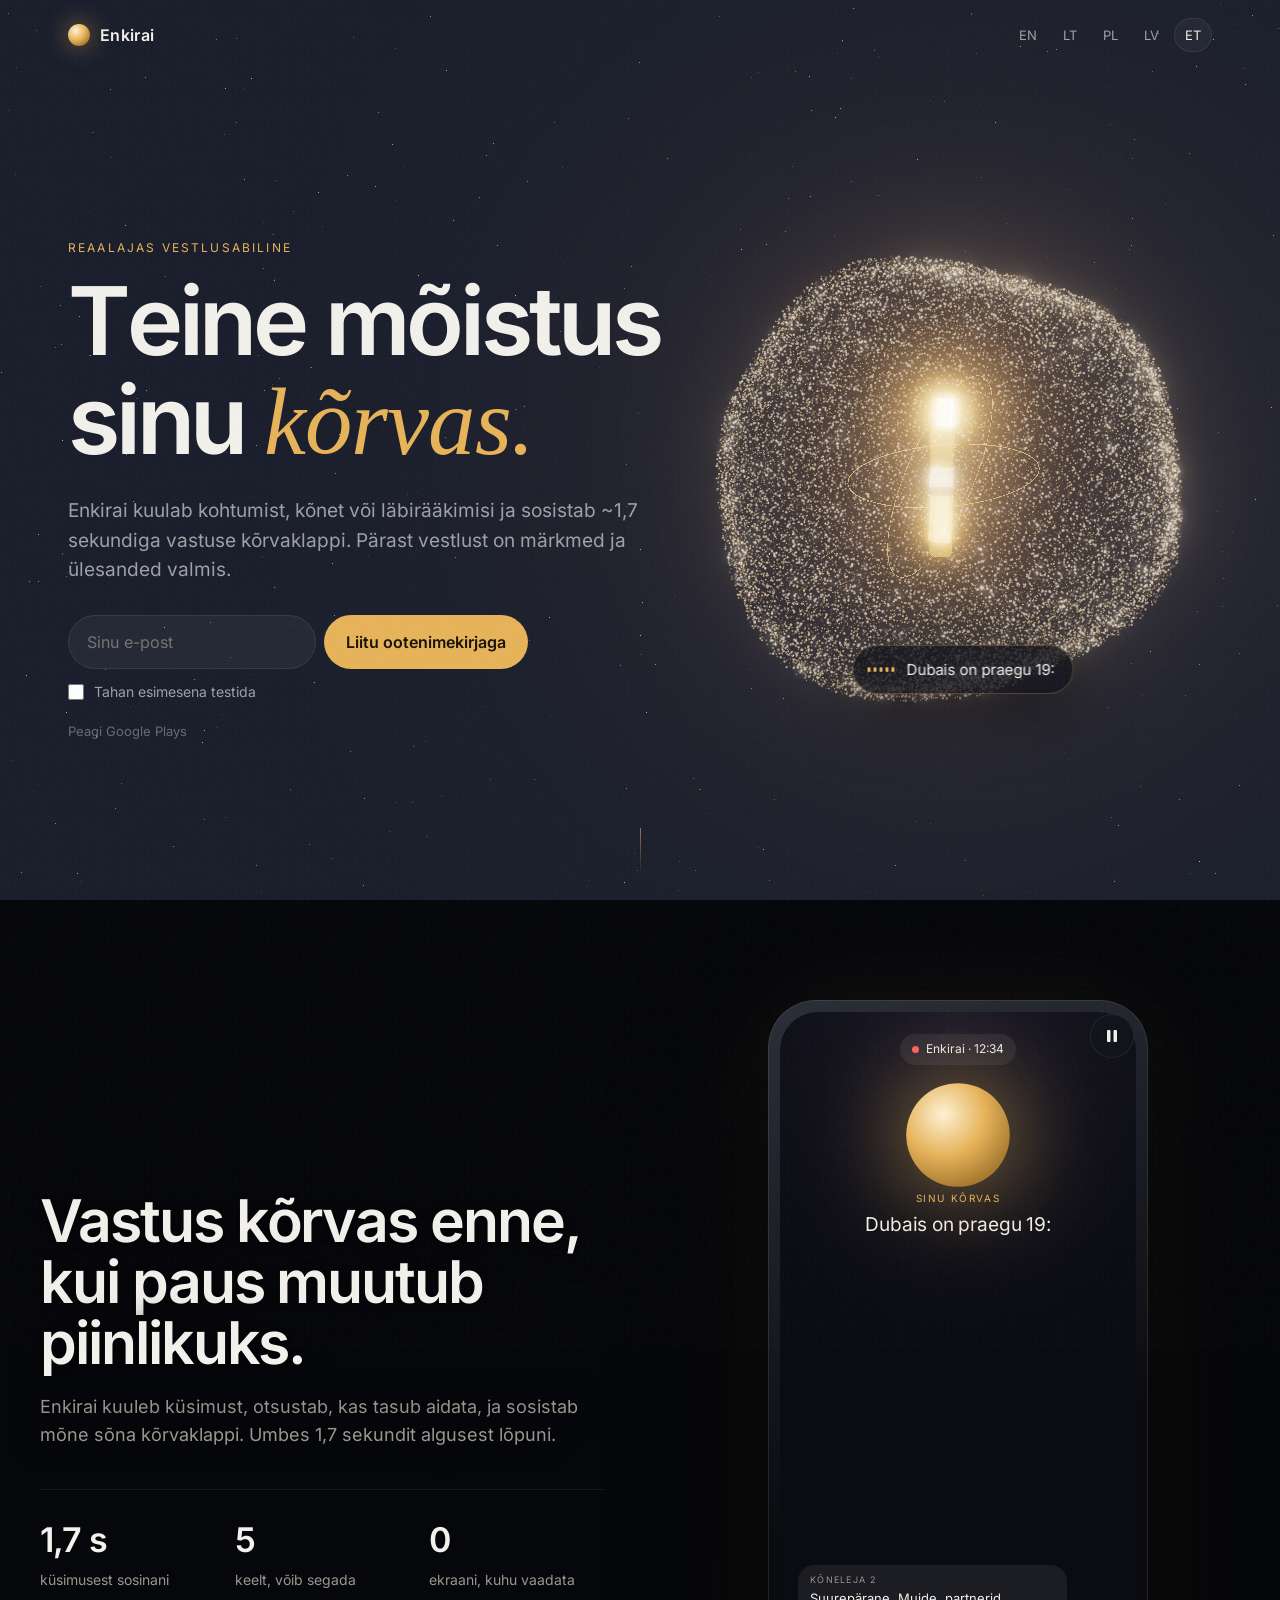
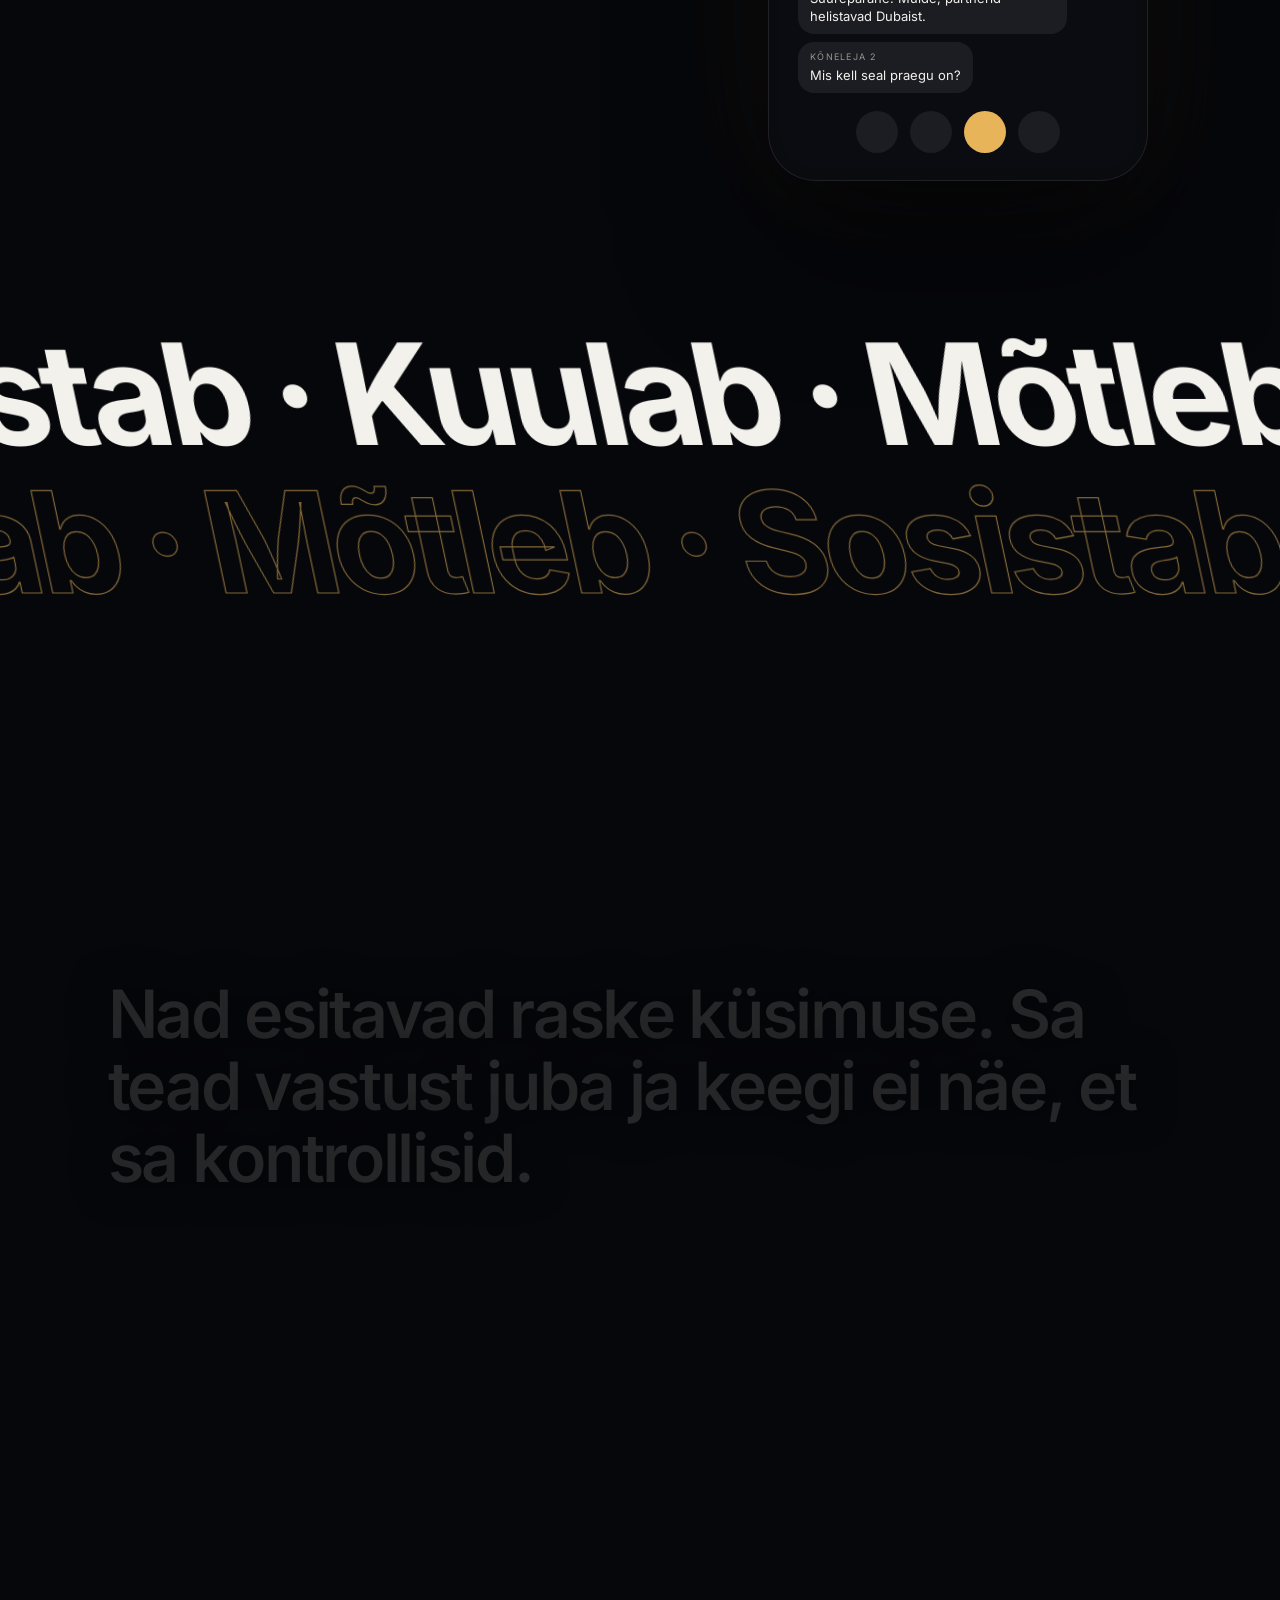
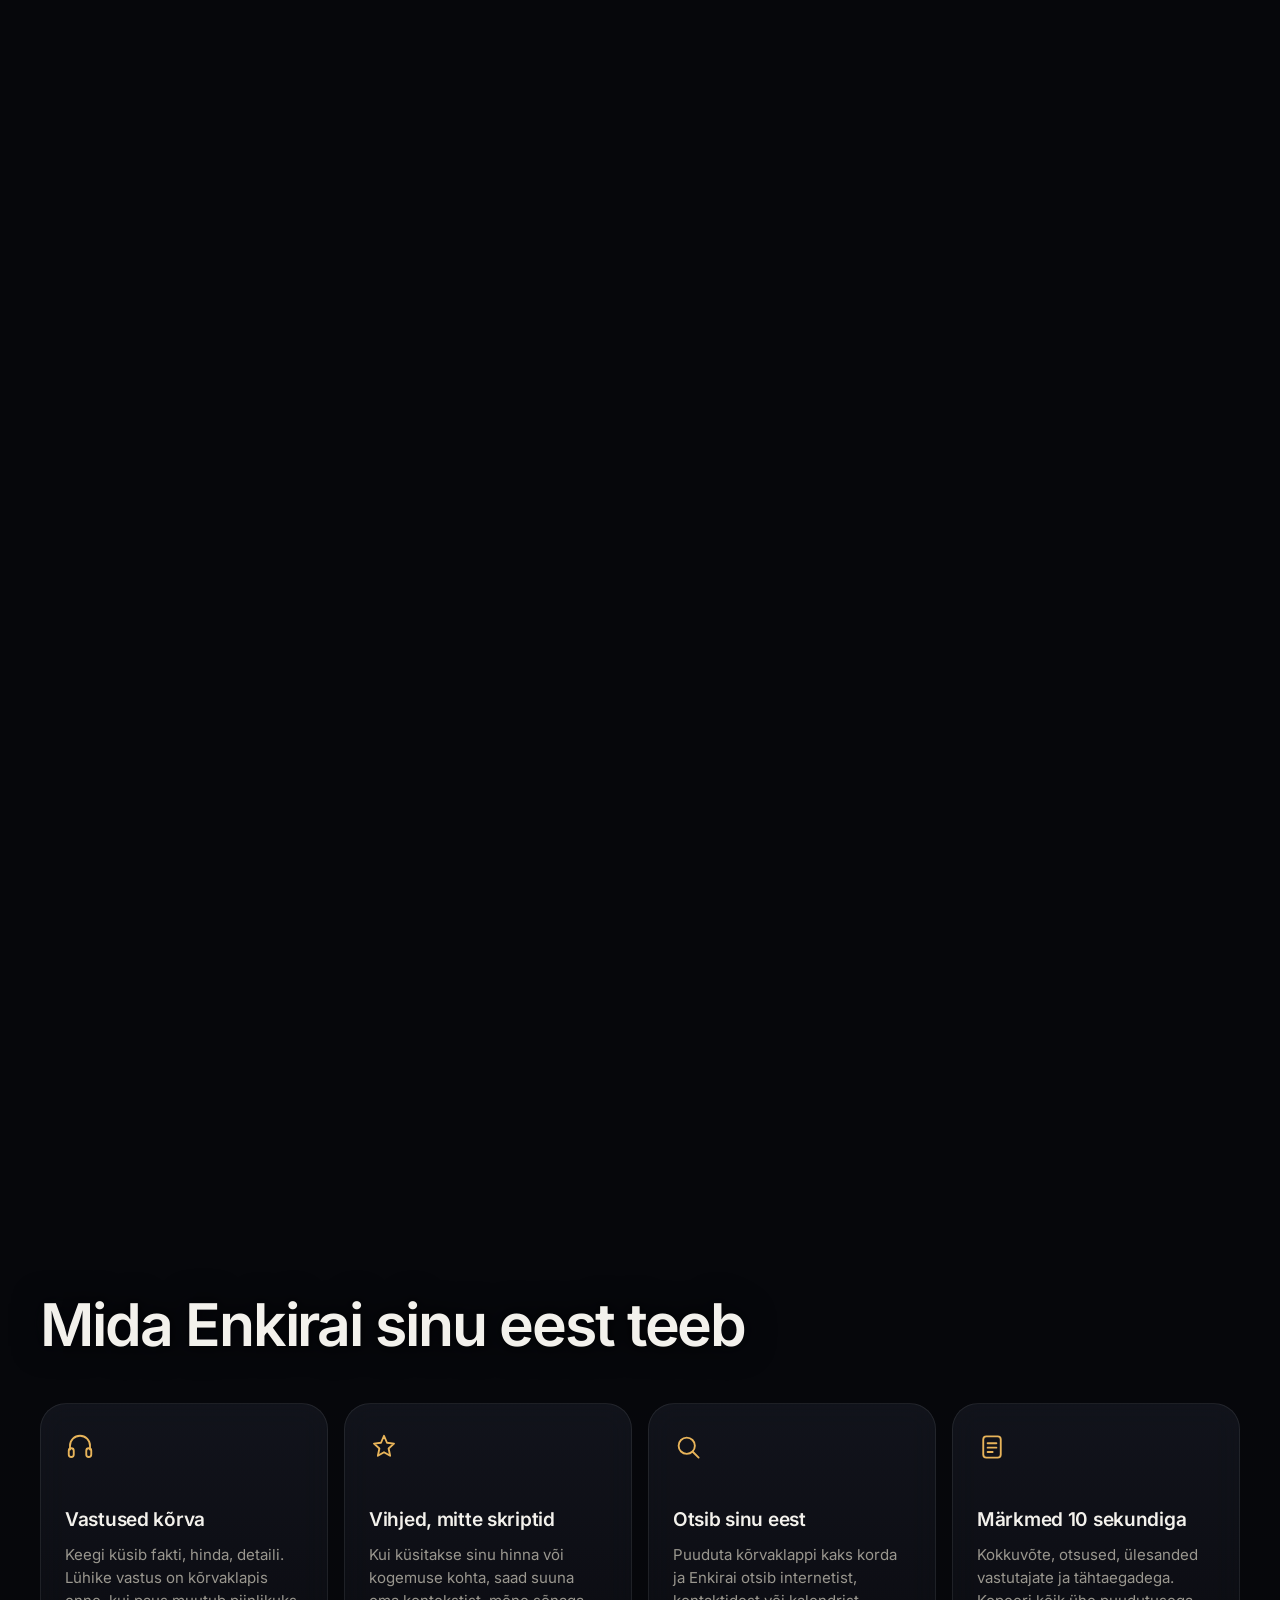
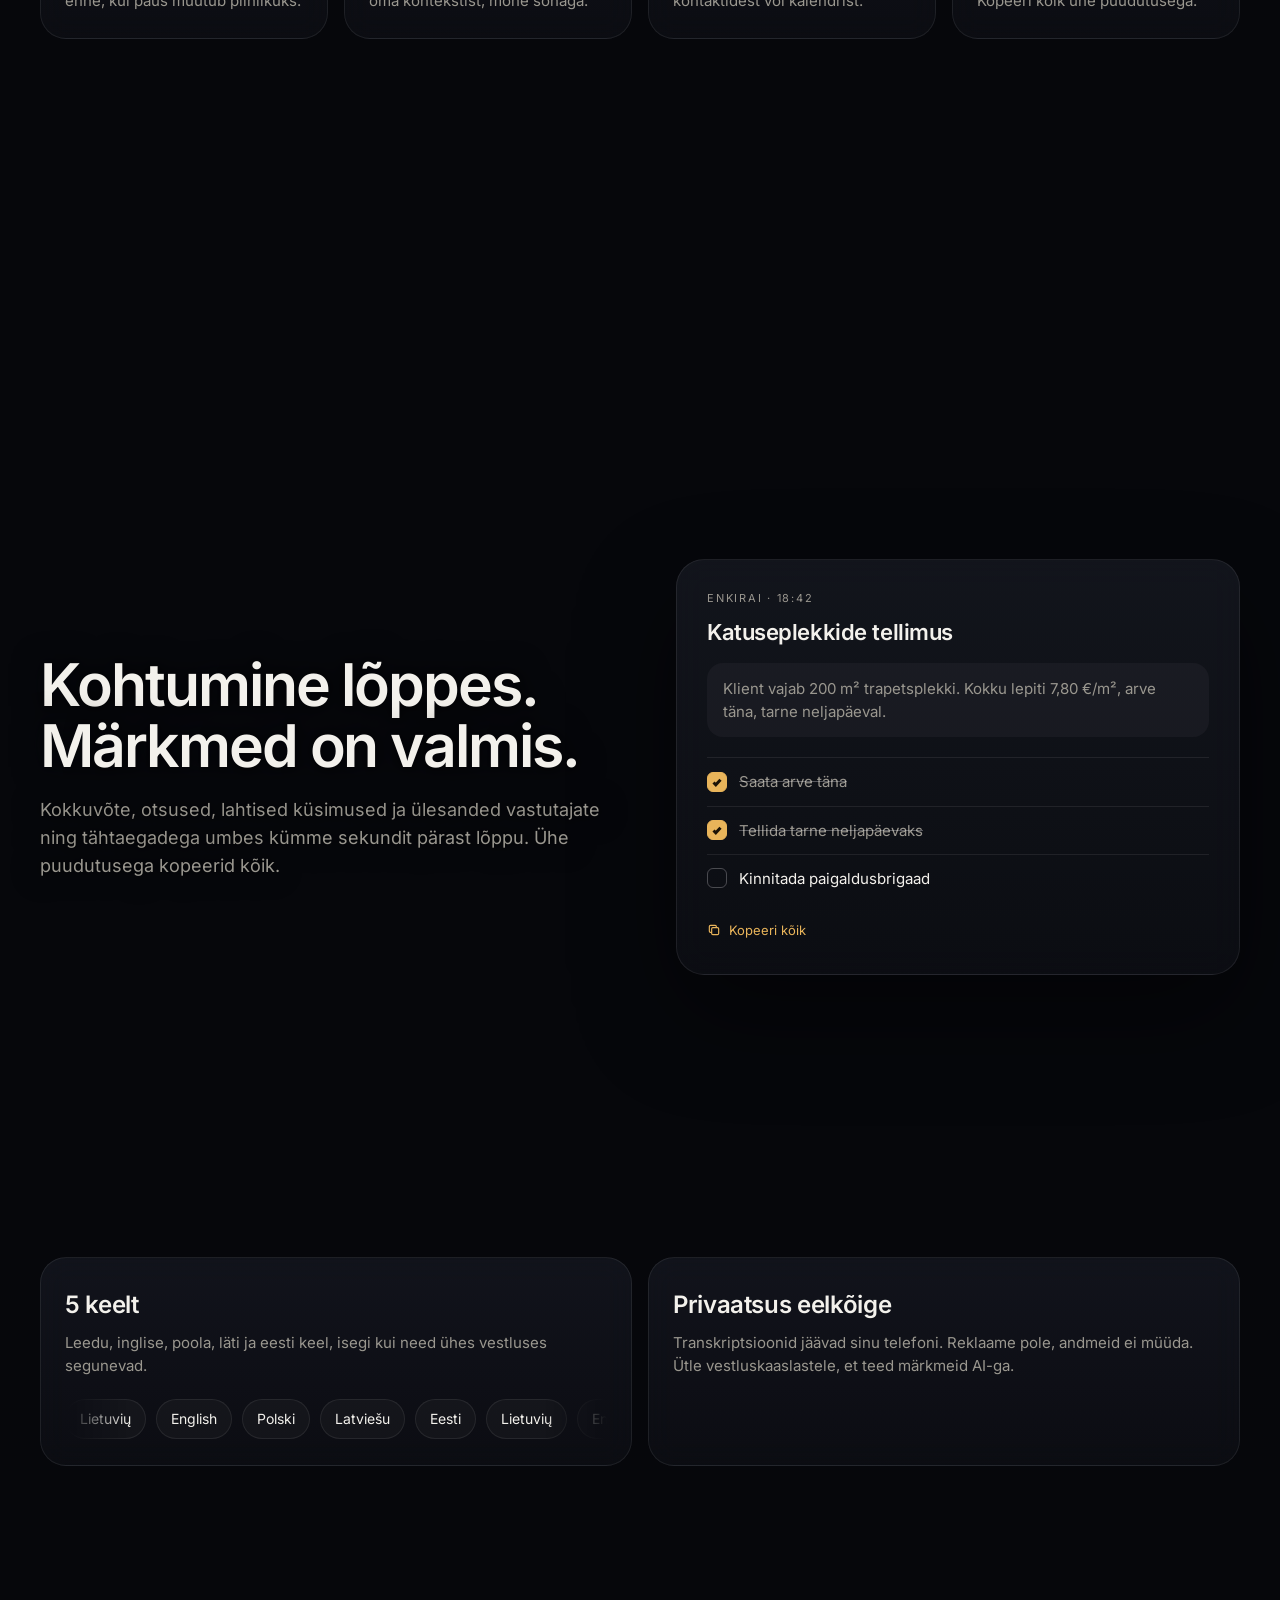
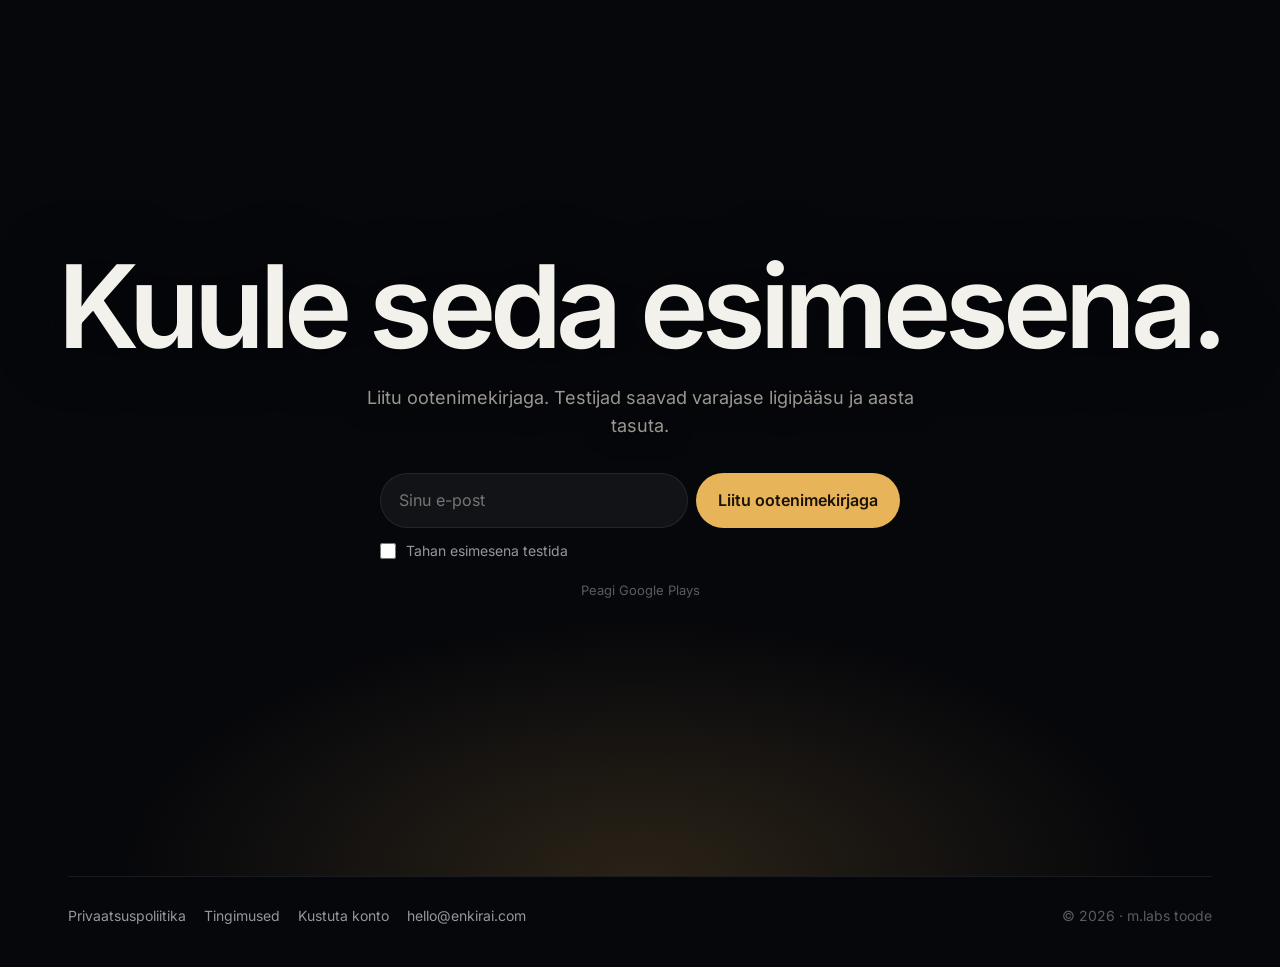
==== commit ccf6f394: "3D site: particle world that morphs per section, gold star, bloom, smooth scroll, cursor, reveals, v" ====
--- a/et/index.html
+++ b/et/index.html
@@ -3,50 +3,48 @@
 <meta name="description" content="Enkirai kuulab vestlust ja sosistab vastuseid ning vihjeid kõrvaklappi, pärast koostab märkmed ja ülesanded."><meta name="theme-color" content="#07080c">
 <meta property="og:title" content="Enkirai: teine mõistus sinu kõrvas"><meta property="og:description" content="Enkirai kuulab vestlust ja sosistab vastuseid ning vihjeid kõrvaklappi, pärast koostab märkmed ja ülesanded.">
 <meta property="og:image" content="https://enkirai.com/img/og.png"><meta property="og:url" content="https://enkirai.com/et/">
-<link rel="icon" href="/img/icon.png"><link rel="alternate" hreflang="en" href="https://enkirai.com/"><link rel="alternate" hreflang="lt" href="https://enkirai.com/lt/"><link rel="alternate" hreflang="pl" href="https://enkirai.com/pl/"><link rel="alternate" hreflang="lv" href="https://enkirai.com/lv/"><link rel="alternate" hreflang="et" href="https://enkirai.com/et/"><link rel="stylesheet" href="/style.css"></head><body><a class="skip" href="#main">Liitu ootenimekirjaga</a>
+<link rel="icon" href="/img/icon.png"><link rel="alternate" hreflang="en" href="https://enkirai.com/"><link rel="alternate" hreflang="lt" href="https://enkirai.com/lt/"><link rel="alternate" hreflang="pl" href="https://enkirai.com/pl/"><link rel="alternate" hreflang="lv" href="https://enkirai.com/lv/"><link rel="alternate" hreflang="et" href="https://enkirai.com/et/"><link rel="stylesheet" href="/style.css"></head><body><canvas id="world" aria-hidden="true"></canvas><div class="grain" aria-hidden="true"></div><div class="progress" aria-hidden="true"><i></i></div>
+<a class="skip" href="#main">Liitu ootenimekirjaga</a>
 <header class="topbar" id="top"><nav><a class="logo" href="/et/"><span class="orb"></span>Enkirai</a><div class="langs"><a class="" href="/">EN</a><a class="" href="/lt/">LT</a><a class="" href="/pl/">PL</a><a class="" href="/lv/">LV</a><a class="on" href="/et/">ET</a></div></nav></header>
 <main id="main">
-<section class="scr" aria-label="Enkirai"><div class="wrap hero2">
- <div><div class="eyebrow fade">Reaalajas vestlusabiline</div><h1><span class="ln"><span>Teine mõistus</span></span><span class="ln"><span>sinu <em class="s">kõrvas.</em></span></span></h1>
- <p class="sub fade d1">Enkirai kuulab kohtumist, kõnet või läbirääkimisi ja sosistab ~1,7 sekundiga vastuse kõrvaklappi. Pärast vestlust on märkmed ja ülesanded valmis.</p><div class="fade d2"><form id="w1" class="wl"><div class="row"><input type="email" name="email" required placeholder="Sinu e-post" autocomplete="email" aria-label="Sinu e-post"><button>Liitu ootenimekirjaga</button></div>
+<section class="scr" aria-label="Enkirai" data-shape="sphere" data-mesh="1"><div class="wrap hero2">
+ <div><div class="eyebrow fade">Reaalajas vestlusabiline</div><h1 data-split><span class="ln"><span>Teine mõistus</span></span><span class="ln"><span>sinu <em class="s">kõrvas.</em></span></span></h1>
+ <p class="sub fade d1">Enkirai kuulab kohtumist, kõnet või läbirääkimisi ja sosistab ~1,7 sekundiga vastuse kõrvaklappi. Pärast vestlust on märkmed ja ülesanded valmis.</p><div class="fade d2"><form id="w1" class="wl"><div class="row"><input type="email" name="email" required placeholder="Sinu e-post" autocomplete="email" aria-label="Sinu e-post"><button data-magnet>Liitu ootenimekirjaga</button></div>
 <label class="chk"><input type="checkbox" name="test">Tahan esimesena testida</label><div class="msg2" aria-live="polite"></div></form></div><div class="soon fade d3">Peagi Google Plays</div></div>
- <div class="orbstage" aria-hidden="true"><div class="orbfx" id="orb"></div>
+ <div class="orbstage" aria-hidden="true" data-anchor><div class="orbfx fallback"></div>
   <div class="whisper idle"><span class="wave"><i></i><i></i><i></i><i></i><i></i></span><span class="w-txt"></span></div></div>
 </div><span class="scrollcue" aria-hidden="true"></span></section>
 
-<section class="scr"><div class="wrap demo">
- <div><h2 class="big">Vastus kõrvas enne, kui paus muutub piinlikuks.</h2><p class="lead">Enkirai kuuleb küsimust, otsustab, kas tasub aidata, ja sosistab mõne sõna kõrvaklappi. Umbes 1,7 sekundit algusest lõpuni.</p><div class="stats"><div><b>1,7 s</b><span>küsimusest sosinani</span></div><div><b>5</b><span>keelt, võib segada</span></div><div><b>0</b><span>ekraani, kuhu vaadata</span></div></div></div>
- <div class="device" id="dev"><button class="demo-pause" id="dp" aria-label="Peata" data-pause="Peata" data-play="Esita"><svg viewBox="0 0 16 16"><rect x="3" y="2" width="3.5" height="12" rx="1"/><rect x="9.5" y="2" width="3.5" height="12" rx="1"/></svg></button>
+<section class="scr" data-shape="wave" data-alpha=".5" data-dy="-2.3"><div class="wrap demo">
+ <div class="rv"><h2 class="big">Vastus kõrvas enne, kui paus muutub piinlikuks.</h2><p class="lead">Enkirai kuuleb küsimust, otsustab, kas tasub aidata, ja sosistab mõne sõna kõrvaklappi. Umbes 1,7 sekundit algusest lõpuni.</p><div class="stats rv"><div><b data-count="1,7 s">1,7 s</b><span>küsimusest sosinani</span></div><div><b data-count="5">5</b><span>keelt, võib segada</span></div><div><b data-count="0">0</b><span>ekraani, kuhu vaadata</span></div></div></div>
+ <div class="device" id="dev" data-anchor><button class="demo-pause" id="dp" aria-label="Peata" data-pause="Peata" data-play="Esita"><svg viewBox="0 0 16 16"><rect x="3" y="2" width="3.5" height="12" rx="1"/><rect x="9.5" y="2" width="3.5" height="12" rx="1"/></svg></button>
   <div class="screen"><div class="pill"><i></i>Enkirai · 12:34</div><div class="morb"></div>
   <div class="mtip" id="mt"><small>Sinu kõrvas</small><span>…</span></div><div class="feed" id="fd"></div>
   <div class="mctl"><span></span><span></span><span class="on"></span><span></span></div></div></div>
 </div></section>
 
-<section class="stmt" aria-label="Nad esitavad raske küsimuse. Sa tead vastust juba ja keegi ei näe, et sa kontrollisid."><div class="stick"><div class="wrap"><p id="st"><span class="w">Nad</span> <span class="w">esitavad</span> <span class="w">raske</span> <span class="w">küsimuse.</span> <span class="w">Sa</span> <span class="w">tead</span> <span class="w">vastust</span> <span class="w">juba</span> <span class="w">ja</span> <span class="w">keegi</span> <span class="w">ei</span> <span class="w">näe,</span> <span class="w g">et</span> <span class="w g">sa</span> <span class="w g">kontrollisid.</span></p></div></div></section>
+<section class="vmarq" aria-hidden="true"><div class="track">Kuulab · Mõtleb · Sosistab · Kuulab · Mõtleb · Sosistab · Kuulab · Mõtleb · Sosistab · Kuulab · Mõtleb · Sosistab · Kuulab · Mõtleb · Sosistab · Kuulab · Mõtleb · Sosistab · </div><div class="track o">Kuulab · Mõtleb · Sosistab · Kuulab · Mõtleb · Sosistab · Kuulab · Mõtleb · Sosistab · Kuulab · Mõtleb · Sosistab · Kuulab · Mõtleb · Sosistab · Kuulab · Mõtleb · Sosistab · </div></section>
 
-<section class="scr"><div class="wrap feat"><h2 class="big">Mida Enkirai sinu eest teeb</h2><div class="fgrid"><div class="fcard"><svg viewBox="0 0 24 24"><path d="M4 14v-3a8 8 0 0 1 16 0v3"/><rect x="3" y="13" width="4" height="7" rx="2"/><rect x="17" y="13" width="4" height="7" rx="2"/></svg><h3>Vastused kõrva</h3><p>Keegi küsib fakti, hinda, detaili. Lühike vastus on kõrvaklapis enne, kui paus muutub piinlikuks.</p></div><div class="fcard"><svg viewBox="0 0 24 24"><path d="M12 3l2.4 5.6L20 9.3l-4.3 3.9 1.2 5.8L12 16.2 7.1 19l1.2-5.8L4 9.3l5.6-.7z"/></svg><h3>Vihjed, mitte skriptid</h3><p>Kui küsitakse sinu hinna või kogemuse kohta, saad suuna oma kontekstist, mõne sõnaga.</p></div><div class="fcard"><svg viewBox="0 0 24 24"><circle cx="11" cy="11" r="6.5"/><path d="M16 16l4.5 4.5"/></svg><h3>Otsib sinu eest</h3><p>Puuduta kõrvaklappi kaks korda ja Enkirai otsib internetist, kontaktidest või kalendrist.</p></div><div class="fcard"><svg viewBox="0 0 24 24"><rect x="5" y="3.5" width="14" height="17" rx="2.5"/><path d="M8.5 9h7M8.5 12.5h7M8.5 16h4"/></svg><h3>Märkmed 10 sekundiga</h3><p>Kokkuvõte, otsused, ülesanded vastutajate ja tähtaegadega. Kopeeri kõik ühe puudutusega.</p></div></div></div></section>
+<section class="stmt" data-shape="galaxy" data-alpha=".42" aria-label="Nad esitavad raske küsimuse. Sa tead vastust juba ja keegi ei näe, et sa kontrollisid."><div class="stick"><div class="wrap"><p id="st"><span class="w">Nad</span> <span class="w">esitavad</span> <span class="w">raske</span> <span class="w">küsimuse.</span> <span class="w">Sa</span> <span class="w">tead</span> <span class="w">vastust</span> <span class="w">juba</span> <span class="w">ja</span> <span class="w">keegi</span> <span class="w">ei</span> <span class="w">näe,</span> <span class="w g">et</span> <span class="w g">sa</span> <span class="w g">kontrollisid.</span></p></div></div></section>
 
-<section class="scr"><div class="wrap notes">
- <div><h2 class="big">Kohtumine lõppes. Märkmed on valmis.</h2><p class="lead">Kokkuvõte, otsused, lahtised küsimused ja ülesanded vastutajate ning tähtaegadega umbes kümme sekundit pärast lõppu. Ühe puudutusega kopeerid kõik.</p></div>
- <div class="ncard" id="nc"><div class="eb">Enkirai · 18:42</div><h4>Katuseplekkide tellimus</h4><div class="sum">Klient vajab 200 m² trapetsplekki. Kokku lepiti 7,80 €/m², arve täna, tarne neljapäeval.</div><div class="task"><span class="box"><svg viewBox="0 0 12 12"><path d="M2.5 6.5l2.3 2.3L9.5 3.8"/></svg></span><span>Saata arve täna</span></div><div class="task"><span class="box"><svg viewBox="0 0 12 12"><path d="M2.5 6.5l2.3 2.3L9.5 3.8"/></svg></span><span>Tellida tarne neljapäevaks</span></div><div class="task"><span class="box"><svg viewBox="0 0 12 12"><path d="M2.5 6.5l2.3 2.3L9.5 3.8"/></svg></span><span>Kinnitada paigaldusbrigaad</span></div>
+<section class="scr" data-shape="star" data-alpha=".55" data-scale="1.25"><div class="wrap feat"><h2 class="big rv"><span>Mida Enkirai sinu eest teeb</span></h2><div class="fgrid rv" data-anchor><div class="fcard"><svg viewBox="0 0 24 24"><path d="M4 14v-3a8 8 0 0 1 16 0v3"/><rect x="3" y="13" width="4" height="7" rx="2"/><rect x="17" y="13" width="4" height="7" rx="2"/></svg><h3>Vastused kõrva</h3><p>Keegi küsib fakti, hinda, detaili. Lühike vastus on kõrvaklapis enne, kui paus muutub piinlikuks.</p></div><div class="fcard"><svg viewBox="0 0 24 24"><path d="M12 3l2.4 5.6L20 9.3l-4.3 3.9 1.2 5.8L12 16.2 7.1 19l1.2-5.8L4 9.3l5.6-.7z"/></svg><h3>Vihjed, mitte skriptid</h3><p>Kui küsitakse sinu hinna või kogemuse kohta, saad suuna oma kontekstist, mõne sõnaga.</p></div><div class="fcard"><svg viewBox="0 0 24 24"><circle cx="11" cy="11" r="6.5"/><path d="M16 16l4.5 4.5"/></svg><h3>Otsib sinu eest</h3><p>Puuduta kõrvaklappi kaks korda ja Enkirai otsib internetist, kontaktidest või kalendrist.</p></div><div class="fcard"><svg viewBox="0 0 24 24"><rect x="5" y="3.5" width="14" height="17" rx="2.5"/><path d="M8.5 9h7M8.5 12.5h7M8.5 16h4"/></svg><h3>Märkmed 10 sekundiga</h3><p>Kokkuvõte, otsused, ülesanded vastutajate ja tähtaegadega. Kopeeri kõik ühe puudutusega.</p></div></div></div></section>
+
+<section class="scr" data-shape="rings" data-alpha=".85"><div class="wrap notes">
+ <div class="rv"><h2 class="big">Kohtumine lõppes. Märkmed on valmis.</h2><p class="lead">Kokkuvõte, otsused, lahtised küsimused ja ülesanded vastutajate ning tähtaegadega umbes kümme sekundit pärast lõppu. Ühe puudutusega kopeerid kõik.</p></div>
+ <div class="ncard" id="nc" data-anchor><div class="eb">Enkirai · 18:42</div><h4>Katuseplekkide tellimus</h4><div class="sum">Klient vajab 200 m² trapetsplekki. Kokku lepiti 7,80 €/m², arve täna, tarne neljapäeval.</div><div class="task"><span class="box"><svg viewBox="0 0 12 12"><path d="M2.5 6.5l2.3 2.3L9.5 3.8"/></svg></span><span>Saata arve täna</span></div><div class="task"><span class="box"><svg viewBox="0 0 12 12"><path d="M2.5 6.5l2.3 2.3L9.5 3.8"/></svg></span><span>Tellida tarne neljapäevaks</span></div><div class="task"><span class="box"><svg viewBox="0 0 12 12"><path d="M2.5 6.5l2.3 2.3L9.5 3.8"/></svg></span><span>Kinnitada paigaldusbrigaad</span></div>
  <div class="copyall"><svg width="14" height="14" viewBox="0 0 24 24" fill="none" stroke="currentColor" stroke-width="2"><rect x="8" y="8" width="12" height="12" rx="2"/><path d="M16 8V6a2 2 0 0 0-2-2H6a2 2 0 0 0-2 2v8a2 2 0 0 0 2 2h2"/></svg>Kopeeri kõik</div></div>
 </div></section>
 
-<section><div class="wrap band2">
+<section><div class="wrap band2 rv">
  <div class="fcard"><h3>5 keelt</h3><p>Leedu, inglise, poola, läti ja eesti keel, isegi kui need ühes vestluses segunevad.</p><div class="marq" aria-hidden="true"><div><span>Lietuvių</span> <span>English</span> <span>Polski</span> <span>Latviešu</span> <span>Eesti</span> <span>Lietuvių</span> <span>English</span> <span>Polski</span> <span>Latviešu</span> <span>Eesti</span> <span>Lietuvių</span> <span>English</span> <span>Polski</span> <span>Latviešu</span> <span>Eesti</span> <span>Lietuvių</span> <span>English</span> <span>Polski</span> <span>Latviešu</span> <span>Eesti</span></div></div></div>
  <div class="fcard"><h3>Privaatsus eelkõige</h3><p>Transkriptsioonid jäävad sinu telefoni. Reklaame pole, andmeid ei müüda. Ütle vestluskaaslastele, et teed märkmeid AI-ga.</p></div>
 </div></section>
 
-<section class="scr"><div class="glow"></div><div class="wrap close2"><h2>Kuule seda esimesena.</h2><p class="lead">Liitu ootenimekirjaga. Testijad saavad varajase ligipääsu ja aasta tasuta.</p><form id="w2" class="wl"><div class="row"><input type="email" name="email" required placeholder="Sinu e-post" autocomplete="email" aria-label="Sinu e-post"><button>Liitu ootenimekirjaga</button></div>
+<section class="scr" data-shape="burst" data-alpha=".38" data-mesh="1.25"><div class="glow"></div><div class="wrap close2 rv"><h2 data-anchor>Kuule seda esimesena.</h2><p class="lead">Liitu ootenimekirjaga. Testijad saavad varajase ligipääsu ja aasta tasuta.</p><form id="w2" class="wl"><div class="row"><input type="email" name="email" required placeholder="Sinu e-post" autocomplete="email" aria-label="Sinu e-post"><button data-magnet>Liitu ootenimekirjaga</button></div>
 <label class="chk"><input type="checkbox" name="test">Tahan esimesena testida</label><div class="msg2" aria-live="polite"></div></form><div class="soon">Peagi Google Plays</div></div></section>
 </main><div class="wrap"><footer><div><a href="/privacy/">Privaatsuspoliitika</a><a href="/terms/">Tingimused</a><a href="/delete/">Kustuta konto</a><a href="mailto:hello@enkirai.com">hello@enkirai.com</a></div><div>© 2026 · m.labs toode</div></footer></div>
 <script type="module">
 const RM = matchMedia('(prefers-reduced-motion: reduce)').matches;
-// header turns solid after the hero
-const tb=document.getElementById('top');addEventListener('scroll',()=>tb.classList.toggle('solid',scrollY>40),{passive:true});
-// the orb: live shader when WebGL is there, a painted orb otherwise
-const orb=document.getElementById('orb');
-import('/assets/effects/fx.js').then(m=>m.default.mount(orb,'orb-sphere',{palette:{bg:'#06070b',surface:'#11131b',ink:'#f3f1ec',muted:'#9a978f',accent:'#e8b45a',accentInk:'#1a1206'},seed:7,params:{speed:0.08,size:0.34,orbX:0.5,orbY:0.5,glow:0.5,pulse:0.25,calm:0,stars:90}})).catch(()=>orb.classList.add('fallback'));
 // waitlist forms
 const OK="Oled nimekirjas. Kirjutame, kui valmis.",DUP="Oled juba nimekirjas.",ERR="Midagi l\u00e4ks valesti. Proovi uuesti.";
 document.querySelectorAll('form.wl').forEach(f=>f.addEventListener('submit',async ev=>{ev.preventDefault();const m=f.querySelector('.msg2');m.textContent='…';
@@ -73,6 +71,4 @@
 // notes: tasks tick themselves off in a loop while the card is on screen
 const tk=[...document.querySelectorAll('.task')];let ti=0,vis=false;new IntersectionObserver(es=>vis=es[0].isIntersecting).observe(document.getElementById('nc'));
 if(RM)tk.forEach(t=>t.classList.add('done'));else setInterval(()=>{if(!vis||paused)return;if(ti<tk.length)tk[ti++].classList.add('done');else{tk.forEach(t=>t.classList.remove('done'));ti=0;}},1100);
-// card glow follows the pointer
-document.querySelectorAll('.fcard').forEach(c=>c.addEventListener('pointermove',ev=>{const r=c.getBoundingClientRect();c.style.setProperty('--mx',(ev.clientX-r.left)+'px');c.style.setProperty('--my',(ev.clientY-r.top)+'px');}));
-</script></body></html>+</script><script type="module" src="/assets/site.js"></script></body></html>
--- a/style.css
+++ b/style.css
@@ -150,6 +150,39 @@
 button:active{transform:translateY(1px) scale(.985)}
 :focus-visible{outline:2px solid var(--accent);outline-offset:2px}
 .skip{position:absolute;left:-9999px}.skip:focus{left:16px;top:16px;z-index:99;background:var(--surface);padding:10px 14px;border-radius:10px}
+/* ---- 3D world + motion layer ---- */
+#world{position:fixed;inset:0;width:100vw;height:100vh;z-index:0;display:block;opacity:0;transition:opacity 1.4s var(--ease)}
+.world-on #world{opacity:1}
+.topbar,main,footer{position:relative;z-index:2}.topbar{position:fixed}
+.world-on .orbfx{opacity:0;transition:opacity 1s}
+.orbfx{transition:opacity 1s}
+.grain{position:fixed;inset:-50%;z-index:3;pointer-events:none;opacity:.06;background-image:url("data:image/svg+xml,%3Csvg xmlns='http://www.w3.org/2000/svg' width='160' height='160'%3E%3Cfilter id='n'%3E%3CfeTurbulence baseFrequency='.85' numOctaves='2' stitchTiles='stitch'/%3E%3C/filter%3E%3Crect width='100%25' height='100%25' filter='url(%23n)'/%3E%3C/svg%3E");animation:grain 1s steps(6) infinite}
+@keyframes grain{0%{transform:translate(0,0)}20%{transform:translate(-3%,2%)}40%{transform:translate(2%,-3%)}60%{transform:translate(-2%,-1%)}80%{transform:translate(3%,3%)}100%{transform:translate(0,0)}}
+.progress{position:fixed;inset:0 0 auto;height:2px;z-index:60;pointer-events:none}
+.progress i{display:block;height:100%;background:linear-gradient(90deg,#b7802c,var(--accent),#fff0c9);transform-origin:0 50%;transform:scaleX(0);box-shadow:0 0 12px rgba(232,180,90,.8)}
+.rv>*{opacity:0;transform:translateY(34px);filter:blur(8px);transition:opacity 1s var(--enter),transform 1.1s var(--enter),filter 1s var(--enter);transition-delay:calc(var(--i,0)*90ms)}
+.rv.in>*{opacity:1;transform:none;filter:none}
+h1.split .ln>span{transform:none!important;animation:none!important}
+h1.split .wd{display:inline-block;white-space:nowrap}
+h1.split .ch{display:inline-block;opacity:0;transform:translateY(.55em) rotateX(-80deg) scale(.9);filter:blur(10px);transform-origin:50% 100%;animation:chin .9s var(--enter) forwards;animation-delay:var(--d)}
+@keyframes chin{to{opacity:1;transform:none;filter:none}}
+.hero2 h1 em.s{background:linear-gradient(100deg,#f6d79b,#e8b45a 40%,#fff3d6 55%,#e8b45a 70%);-webkit-background-clip:text;background-clip:text;color:transparent;background-size:250% 100%;animation:shine 5s linear infinite}
+.hero2 h1.split em.s{background:none;color:var(--accent);animation:none}
+h2.big,.lead,.close2 .lead{text-shadow:0 0 30px rgba(6,7,11,.9),0 0 8px rgba(6,7,11,.7)}
+@keyframes shine{to{background-position:-250% 0}}
+.vmarq{position:relative;z-index:2;overflow:hidden;padding:40px 0 20px;white-space:nowrap;pointer-events:none}
+.vmarq .track{display:inline-block;font-size:clamp(64px,11vw,170px);font-weight:700;letter-spacing:-.05em;line-height:1.05;will-change:transform;color:var(--ink)}
+.vmarq .track.o{display:block;color:transparent;-webkit-text-stroke:1.2px rgba(232,180,90,.55)}
+.cur-dot,.cur-ring{position:fixed;left:0;top:0;z-index:100;pointer-events:none;border-radius:50%;opacity:0;transition:opacity .3s}
+.has-cur .cur-dot,.has-cur .cur-ring{opacity:1}
+.cur-dot{width:6px;height:6px;margin:-3px 0 0 -3px;background:var(--accent);box-shadow:0 0 12px var(--accent)}
+.cur-ring{width:38px;height:38px;margin:-19px 0 0 -19px;border:1px solid rgba(232,180,90,.55);transition:opacity .3s,width .3s var(--ease),height .3s var(--ease),margin .3s var(--ease),background .3s}
+.cur-ring.big{width:70px;height:70px;margin:-35px 0 0 -35px;background:rgba(232,180,90,.08)}
+[data-magnet]{transition:transform .35s var(--enter)!important}
+.fcard{transition:transform .4s var(--enter),border-color .2s,box-shadow .3s;transform-style:preserve-3d;background:linear-gradient(180deg,rgba(20,22,31,.82),rgba(13,14,20,.82));backdrop-filter:blur(14px)}
+.ncard{background:linear-gradient(180deg,rgba(21,23,31,.86),rgba(13,14,20,.86));backdrop-filter:blur(16px)}
+.close2 h2{text-shadow:0 0 60px rgba(6,7,11,.8)}
+.stmt p{text-shadow:0 0 40px rgba(6,7,11,.85)}
 @media (max-width:960px){.hero2,.demo,.notes{grid-template-columns:1fr}.orbstage{justify-self:center;max-width:440px}.fgrid{grid-template-columns:1fr 1fr}.band2{grid-template-columns:1fr}.demo{gap:48px}.hero2{padding-top:110px}}
 @media (max-width:560px){.fgrid{grid-template-columns:1fr}.stats b{font-size:26px}.whisper{font-size:13px}.stmt{height:180vh}}
-@media (prefers-reduced-motion:reduce){*,*::before{animation:none!important;transition:none!important}.hero2 h1 .ln>span,.fade,.orbstage{transform:none;opacity:1}.stmt .w{color:var(--ink)}.marq div{transform:none}}
+@media (prefers-reduced-motion:reduce){*,*::before{animation:none!important;transition:none!important}.rv>*{opacity:1;transform:none;filter:none}.grain{display:none}.hero2 h1 .ln>span,.fade,.orbstage{transform:none;opacity:1}.stmt .w{color:var(--ink)}.marq div{transform:none}}
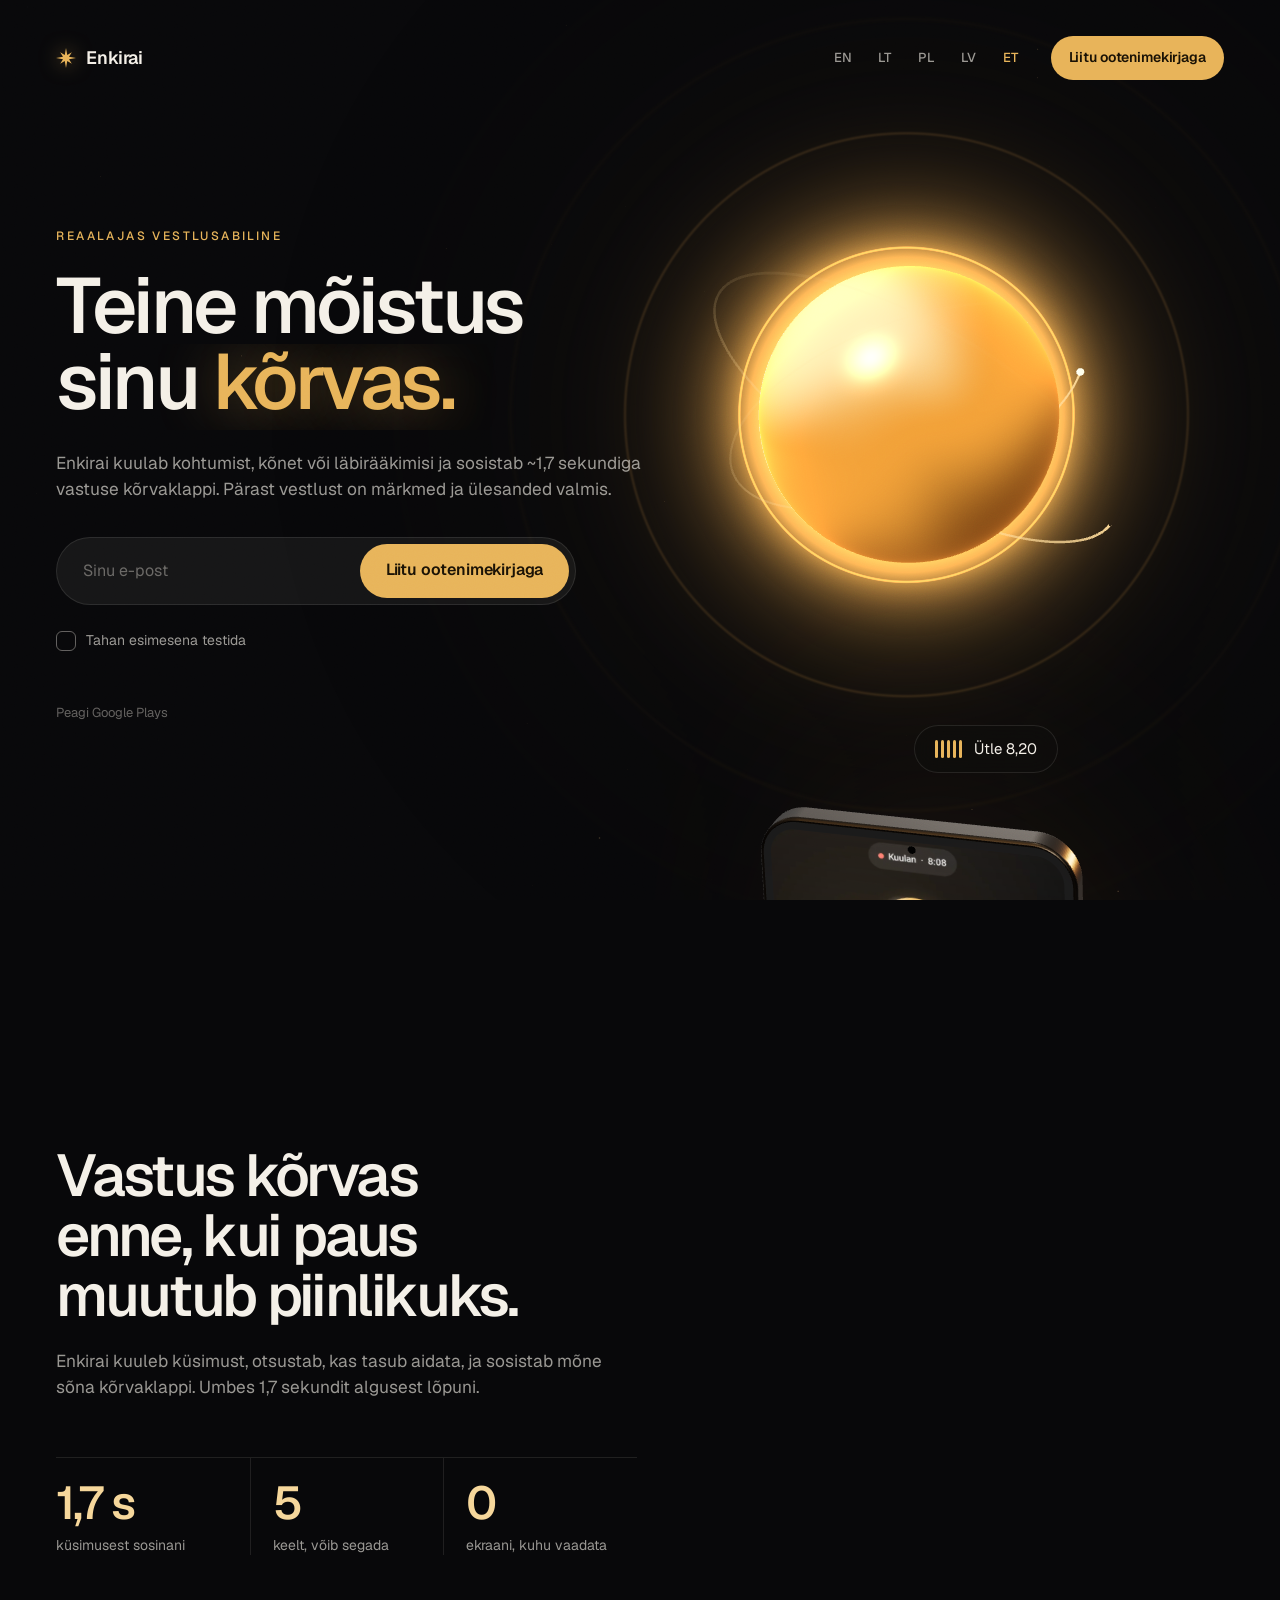
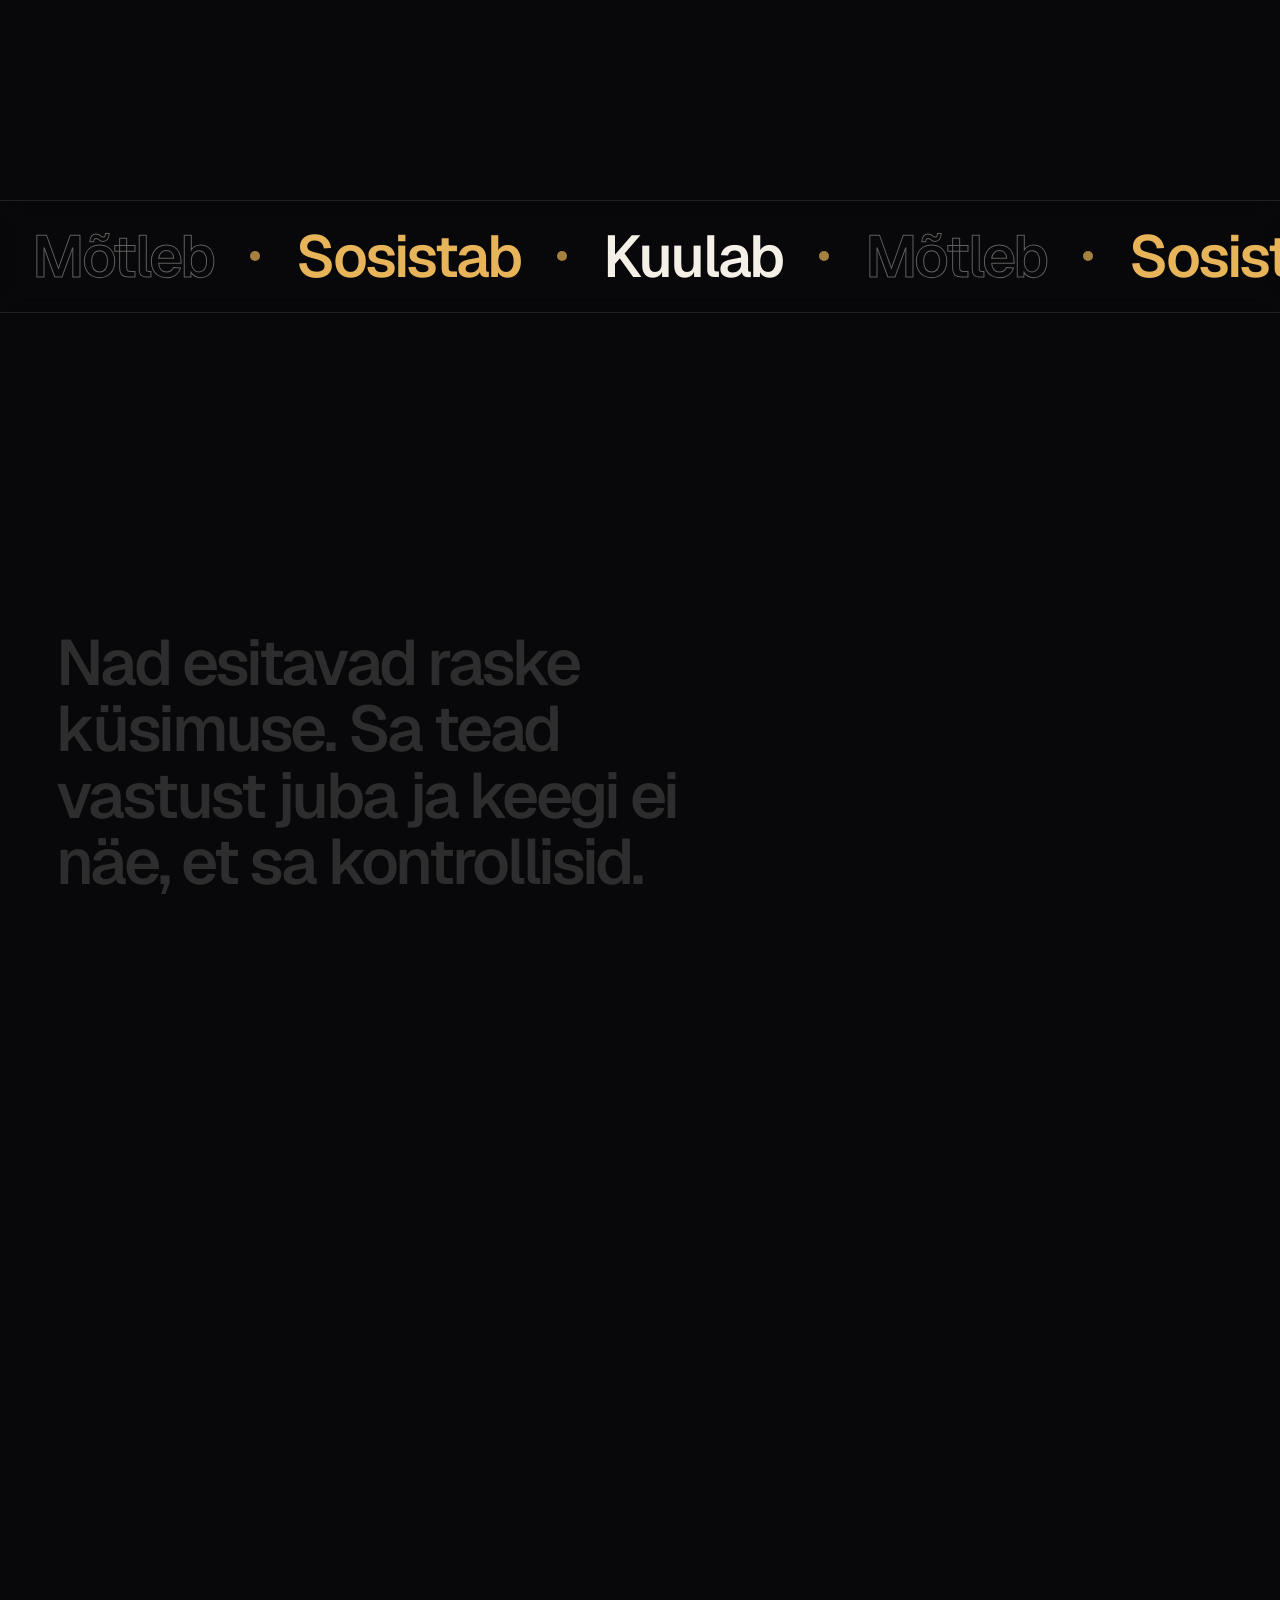
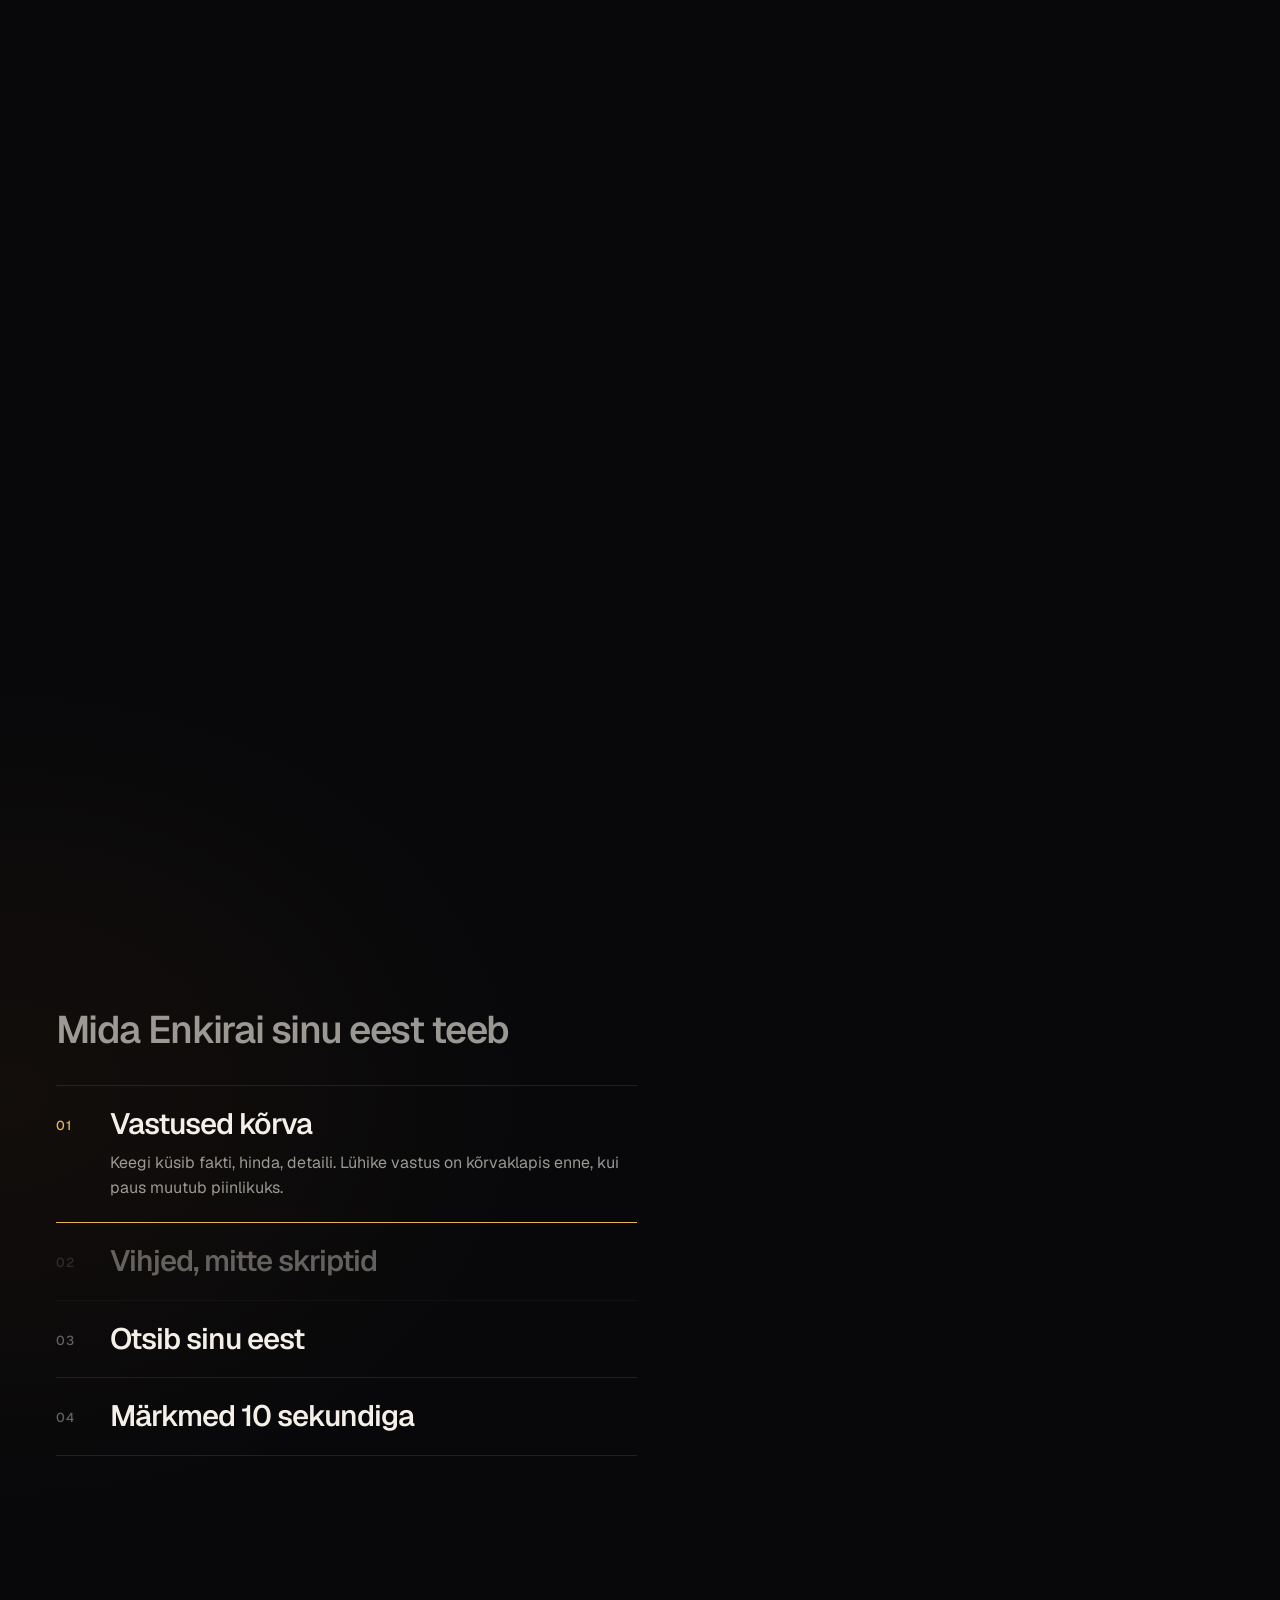
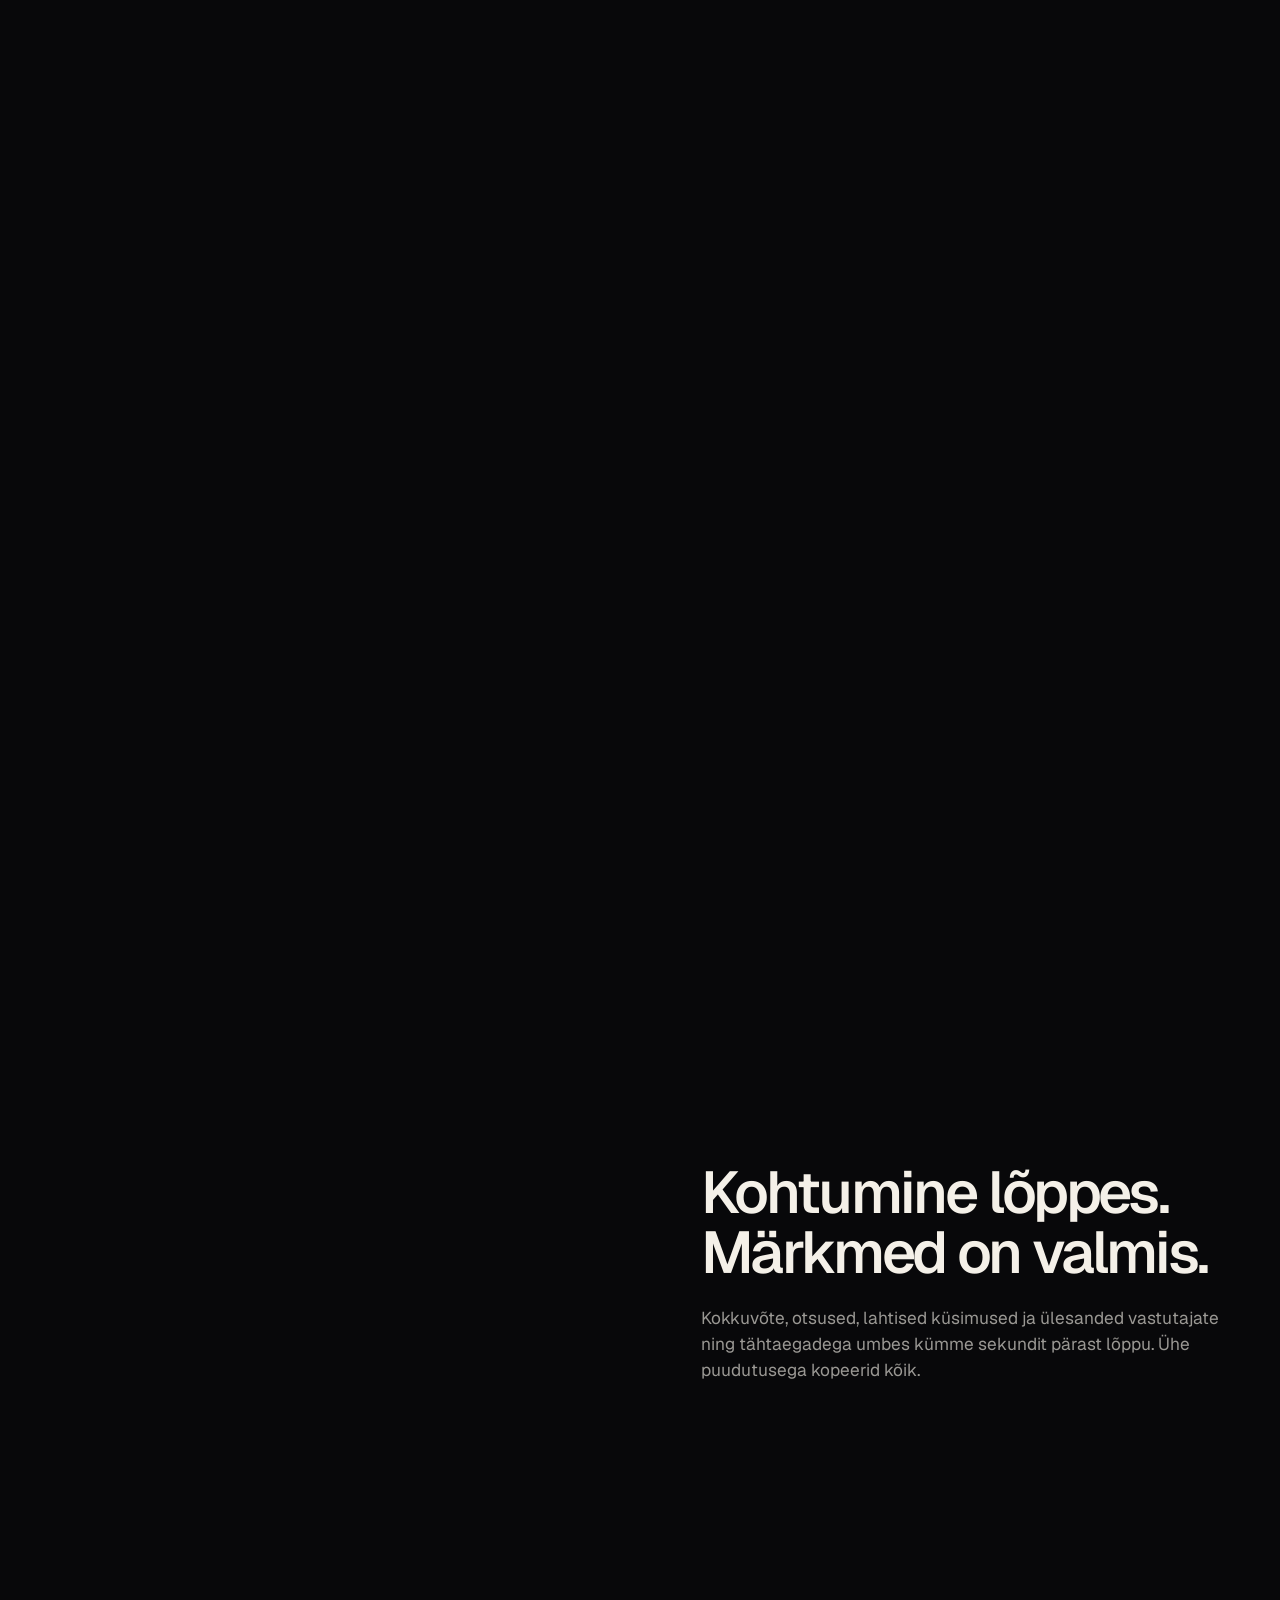
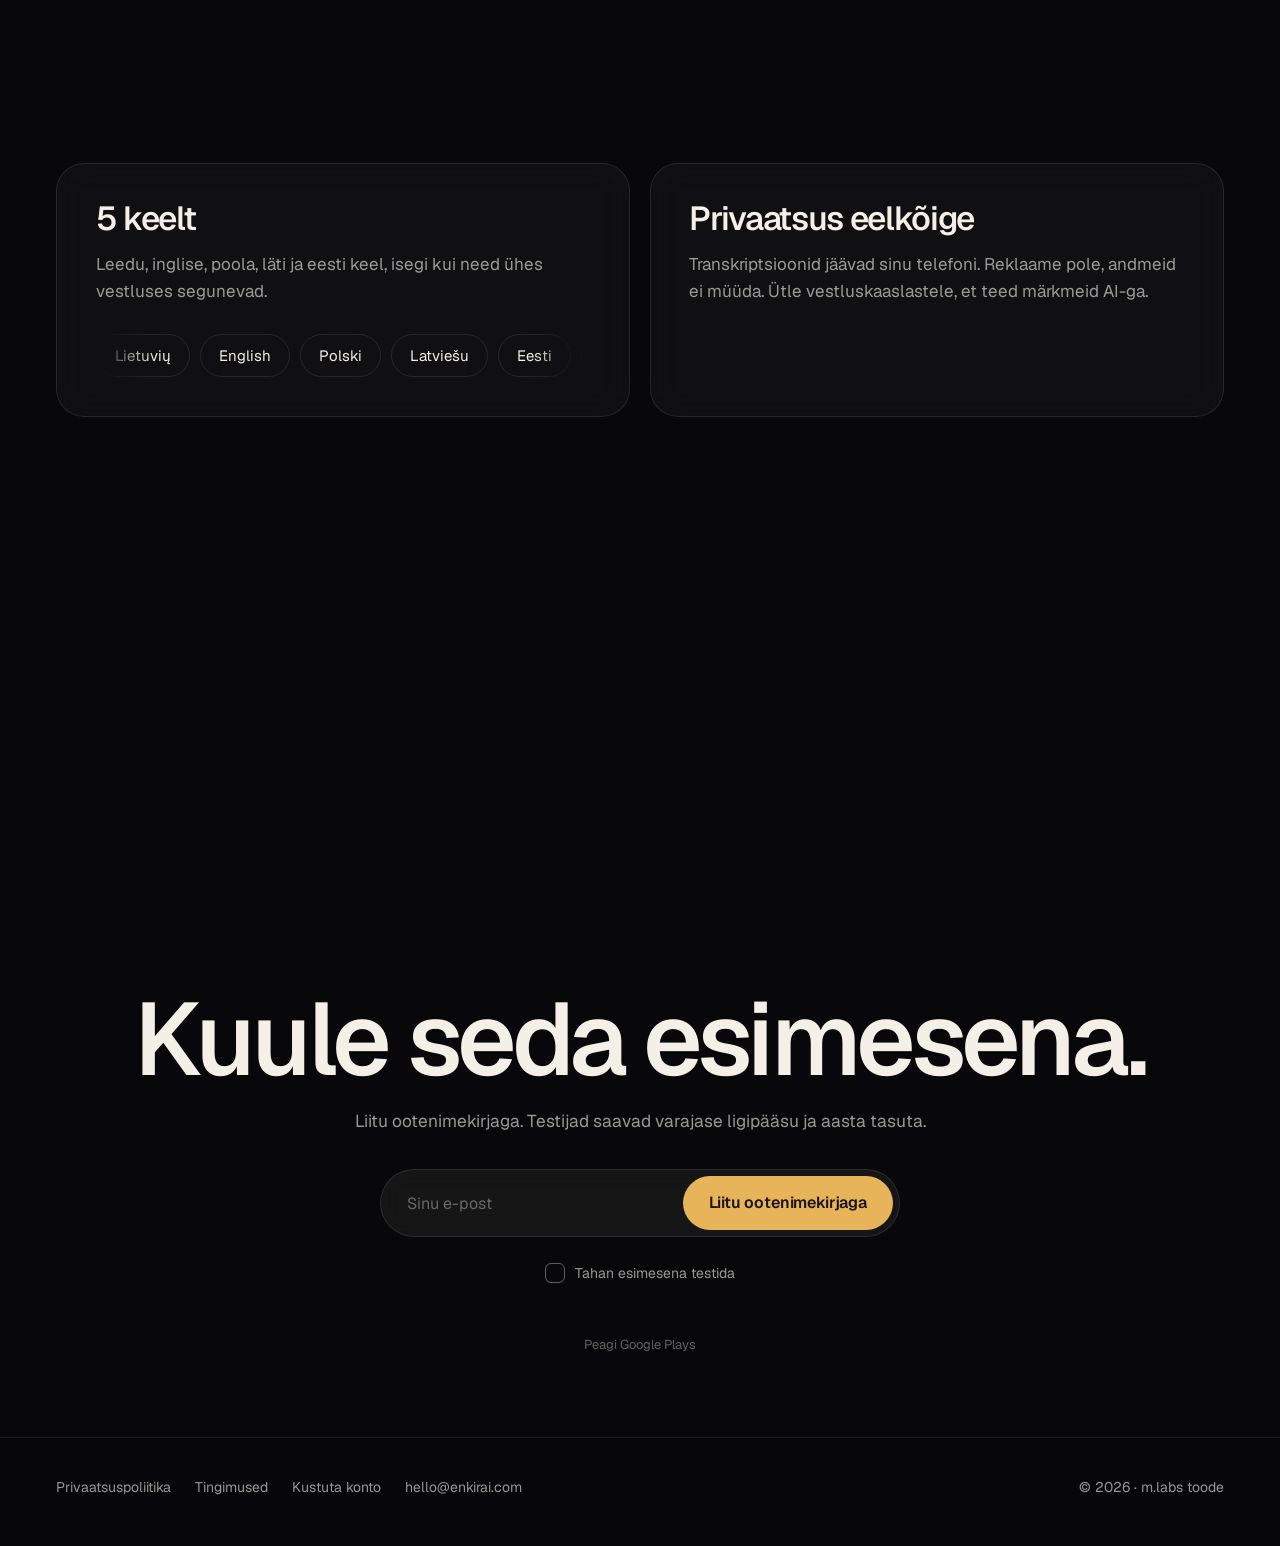
==== commit 71ad97f1: "Use the 3D redesign (Geist, 3D phones and orb) for the landing pages in all 5 languages Co-Authored-" ====
--- a/et/index.html
+++ b/et/index.html
@@ -1,74 +1,51 @@
 <!DOCTYPE html><html lang="et"><head><meta charset="utf-8">
 <meta name="viewport" content="width=device-width,initial-scale=1"><title>Enkirai: teine mõistus sinu kõrvas</title>
-<meta name="description" content="Enkirai kuulab vestlust ja sosistab vastuseid ning vihjeid kõrvaklappi, pärast koostab märkmed ja ülesanded."><meta name="theme-color" content="#07080c">
+<meta name="description" content="Enkirai kuulab vestlust ja sosistab vastuseid ning vihjeid kõrvaklappi, pärast koostab märkmed ja ülesanded."><meta name="theme-color" content="#08080a">
 <meta property="og:title" content="Enkirai: teine mõistus sinu kõrvas"><meta property="og:description" content="Enkirai kuulab vestlust ja sosistab vastuseid ning vihjeid kõrvaklappi, pärast koostab märkmed ja ülesanded.">
-<meta property="og:image" content="https://enkirai.com/img/og.png"><meta property="og:url" content="https://enkirai.com/et/">
-<link rel="icon" href="/img/icon.png"><link rel="alternate" hreflang="en" href="https://enkirai.com/"><link rel="alternate" hreflang="lt" href="https://enkirai.com/lt/"><link rel="alternate" hreflang="pl" href="https://enkirai.com/pl/"><link rel="alternate" hreflang="lv" href="https://enkirai.com/lv/"><link rel="alternate" hreflang="et" href="https://enkirai.com/et/"><link rel="stylesheet" href="/style.css"></head><body><canvas id="world" aria-hidden="true"></canvas><div class="grain" aria-hidden="true"></div><div class="progress" aria-hidden="true"><i></i></div>
+<meta property="og:image" content="https://enkirai.com/img/og.png"><meta property="og:url" content="https://enkirai.com/et/"><link rel="canonical" href="https://enkirai.com/et/">
+<link rel="icon" href="../img/icon.png"><link rel="alternate" hreflang="en" href="https://enkirai.com/"><link rel="alternate" hreflang="lt" href="https://enkirai.com/lt/"><link rel="alternate" hreflang="pl" href="https://enkirai.com/pl/"><link rel="alternate" hreflang="lv" href="https://enkirai.com/lv/"><link rel="alternate" hreflang="et" href="https://enkirai.com/et/">
+<link rel="preload" href="../fonts/geist-latin.woff2" as="font" type="font/woff2" crossorigin>
+<link rel="stylesheet" href="../site.css"></head><body>
+<canvas id="world" aria-hidden="true"></canvas><div class="grain" aria-hidden="true"></div><div class="progress" aria-hidden="true"><i></i></div>
 <a class="skip" href="#main">Liitu ootenimekirjaga</a>
-<header class="topbar" id="top"><nav><a class="logo" href="/et/"><span class="orb"></span>Enkirai</a><div class="langs"><a class="" href="/">EN</a><a class="" href="/lt/">LT</a><a class="" href="/pl/">PL</a><a class="" href="/lv/">LV</a><a class="on" href="/et/">ET</a></div></nav></header>
+<header class="top"><div class="wrap"><a class="logo" href="../et/"><svg class="star" viewBox="0 0 24 24" aria-hidden="true"><path d="M12 0l1.5 8.4L19 5l-3.4 5.5L24 12l-8.4 1.5L19 19l-5.5-3.4L12 24l-1.5-8.4L5 19l3.4-5.5L0 12l8.4-1.5L5 5l5.5 3.4z"/></svg>Enkirai</a>
+<nav class="langs" aria-label="Language"><a href="../" hreflang="en">EN</a><a href="../lt/" hreflang="lt">LT</a><a href="../pl/" hreflang="pl">PL</a><a href="../lv/" hreflang="lv">LV</a><a class=on aria-current=page href="../et/" hreflang="et">ET</a></nav><a class="btn sm" href="#join"><span>Liitu ootenimekirjaga</span></a></div></header>
 <main id="main">
-<section class="scr" aria-label="Enkirai" data-shape="sphere" data-mesh="1"><div class="wrap hero2">
- <div><div class="eyebrow fade">Reaalajas vestlusabiline</div><h1 data-split><span class="ln"><span>Teine mõistus</span></span><span class="ln"><span>sinu <em class="s">kõrvas.</em></span></span></h1>
- <p class="sub fade d1">Enkirai kuulab kohtumist, kõnet või läbirääkimisi ja sosistab ~1,7 sekundiga vastuse kõrvaklappi. Pärast vestlust on märkmed ja ülesanded valmis.</p><div class="fade d2"><form id="w1" class="wl"><div class="row"><input type="email" name="email" required placeholder="Sinu e-post" autocomplete="email" aria-label="Sinu e-post"><button data-magnet>Liitu ootenimekirjaga</button></div>
-<label class="chk"><input type="checkbox" name="test">Tahan esimesena testida</label><div class="msg2" aria-live="polite"></div></form></div><div class="soon fade d3">Peagi Google Plays</div></div>
- <div class="orbstage" aria-hidden="true" data-anchor><div class="orbfx fallback"></div>
-  <div class="whisper idle"><span class="wave"><i></i><i></i><i></i><i></i><i></i></span><span class="w-txt"></span></div></div>
-</div><span class="scrollcue" aria-hidden="true"></span></section>
 
-<section class="scr" data-shape="wave" data-alpha=".5" data-dy="-2.3"><div class="wrap demo">
- <div class="rv"><h2 class="big">Vastus kõrvas enne, kui paus muutub piinlikuks.</h2><p class="lead">Enkirai kuuleb küsimust, otsustab, kas tasub aidata, ja sosistab mõne sõna kõrvaklappi. Umbes 1,7 sekundit algusest lõpuni.</p><div class="stats rv"><div><b data-count="1,7 s">1,7 s</b><span>küsimusest sosinani</span></div><div><b data-count="5">5</b><span>keelt, võib segada</span></div><div><b data-count="0">0</b><span>ekraani, kuhu vaadata</span></div></div></div>
- <div class="device" id="dev" data-anchor><button class="demo-pause" id="dp" aria-label="Peata" data-pause="Peata" data-play="Esita"><svg viewBox="0 0 16 16"><rect x="3" y="2" width="3.5" height="12" rx="1"/><rect x="9.5" y="2" width="3.5" height="12" rx="1"/></svg></button>
-  <div class="screen"><div class="pill"><i></i>Enkirai · 12:34</div><div class="morb"></div>
-  <div class="mtip" id="mt"><small>Sinu kõrvas</small><span>…</span></div><div class="feed" id="fd"></div>
-  <div class="mctl"><span></span><span></span><span class="on"></span><span></span></div></div></div>
+<section class="hero" data-scene="hero" aria-label="Enkirai"><div class="wrap">
+ <div class="copy"><p class="eyebrow in">Reaalajas vestlusabiline</p>
+ <h1><span class="ln"><span style="--i:0">Teine mõistus</span></span><span class="ln"><span style="--i:1">sinu <em>kõrvas.</em></span></span></h1>
+ <p class="sub in" style="--i:2">Enkirai kuulab kohtumist, kõnet või läbirääkimisi ja sosistab ~1,7 sekundiga vastuse kõrvaklappi. Pärast vestlust on märkmed ja ülesanded valmis.</p><div class="in" style="--i:3"><form id="w1" class="wl" novalidate><div class="row"><input type="email" name="email" required placeholder="Sinu e-post" autocomplete="email" aria-label="Sinu e-post"><button class="btn" type="submit"><span>Liitu ootenimekirjaga</span></button></div><label class="chk"><input type="checkbox" name="test"><span>Tahan esimesena testida</span></label><div class="msg" aria-live="polite"></div></form></div><p class="soon in" style="--i:4">Peagi Google Plays</p></div>
+ <div class="stage" data-stage aria-hidden="true"><div class="fb orbfb"></div><div class="whisper idle"><span class="wave"><i></i><i></i><i></i><i></i><i></i></span><span class="w-txt"></span></div></div>
 </div></section>
 
-<section class="vmarq" aria-hidden="true"><div class="track">Kuulab · Mõtleb · Sosistab · Kuulab · Mõtleb · Sosistab · Kuulab · Mõtleb · Sosistab · Kuulab · Mõtleb · Sosistab · Kuulab · Mõtleb · Sosistab · Kuulab · Mõtleb · Sosistab · </div><div class="track o">Kuulab · Mõtleb · Sosistab · Kuulab · Mõtleb · Sosistab · Kuulab · Mõtleb · Sosistab · Kuulab · Mõtleb · Sosistab · Kuulab · Mõtleb · Sosistab · Kuulab · Mõtleb · Sosistab · </div></section>
-
-<section class="stmt" data-shape="galaxy" data-alpha=".42" aria-label="Nad esitavad raske küsimuse. Sa tead vastust juba ja keegi ei näe, et sa kontrollisid."><div class="stick"><div class="wrap"><p id="st"><span class="w">Nad</span> <span class="w">esitavad</span> <span class="w">raske</span> <span class="w">küsimuse.</span> <span class="w">Sa</span> <span class="w">tead</span> <span class="w">vastust</span> <span class="w">juba</span> <span class="w">ja</span> <span class="w">keegi</span> <span class="w">ei</span> <span class="w">näe,</span> <span class="w g">et</span> <span class="w g">sa</span> <span class="w g">kontrollisid.</span></p></div></div></section>
-
-<section class="scr" data-shape="star" data-alpha=".55" data-scale="1.25"><div class="wrap feat"><h2 class="big rv"><span>Mida Enkirai sinu eest teeb</span></h2><div class="fgrid rv" data-anchor><div class="fcard"><svg viewBox="0 0 24 24"><path d="M4 14v-3a8 8 0 0 1 16 0v3"/><rect x="3" y="13" width="4" height="7" rx="2"/><rect x="17" y="13" width="4" height="7" rx="2"/></svg><h3>Vastused kõrva</h3><p>Keegi küsib fakti, hinda, detaili. Lühike vastus on kõrvaklapis enne, kui paus muutub piinlikuks.</p></div><div class="fcard"><svg viewBox="0 0 24 24"><path d="M12 3l2.4 5.6L20 9.3l-4.3 3.9 1.2 5.8L12 16.2 7.1 19l1.2-5.8L4 9.3l5.6-.7z"/></svg><h3>Vihjed, mitte skriptid</h3><p>Kui küsitakse sinu hinna või kogemuse kohta, saad suuna oma kontekstist, mõne sõnaga.</p></div><div class="fcard"><svg viewBox="0 0 24 24"><circle cx="11" cy="11" r="6.5"/><path d="M16 16l4.5 4.5"/></svg><h3>Otsib sinu eest</h3><p>Puuduta kõrvaklappi kaks korda ja Enkirai otsib internetist, kontaktidest või kalendrist.</p></div><div class="fcard"><svg viewBox="0 0 24 24"><rect x="5" y="3.5" width="14" height="17" rx="2.5"/><path d="M8.5 9h7M8.5 12.5h7M8.5 16h4"/></svg><h3>Märkmed 10 sekundiga</h3><p>Kokkuvõte, otsused, ülesanded vastutajate ja tähtaegadega. Kopeeri kõik ühe puudutusega.</p></div></div></div></section>
-
-<section class="scr" data-shape="rings" data-alpha=".85"><div class="wrap notes">
- <div class="rv"><h2 class="big">Kohtumine lõppes. Märkmed on valmis.</h2><p class="lead">Kokkuvõte, otsused, lahtised küsimused ja ülesanded vastutajate ning tähtaegadega umbes kümme sekundit pärast lõppu. Ühe puudutusega kopeerid kõik.</p></div>
- <div class="ncard" id="nc" data-anchor><div class="eb">Enkirai · 18:42</div><h4>Katuseplekkide tellimus</h4><div class="sum">Klient vajab 200 m² trapetsplekki. Kokku lepiti 7,80 €/m², arve täna, tarne neljapäeval.</div><div class="task"><span class="box"><svg viewBox="0 0 12 12"><path d="M2.5 6.5l2.3 2.3L9.5 3.8"/></svg></span><span>Saata arve täna</span></div><div class="task"><span class="box"><svg viewBox="0 0 12 12"><path d="M2.5 6.5l2.3 2.3L9.5 3.8"/></svg></span><span>Tellida tarne neljapäevaks</span></div><div class="task"><span class="box"><svg viewBox="0 0 12 12"><path d="M2.5 6.5l2.3 2.3L9.5 3.8"/></svg></span><span>Kinnitada paigaldusbrigaad</span></div>
- <div class="copyall"><svg width="14" height="14" viewBox="0 0 24 24" fill="none" stroke="currentColor" stroke-width="2"><rect x="8" y="8" width="12" height="12" rx="2"/><path d="M16 8V6a2 2 0 0 0-2-2H6a2 2 0 0 0-2 2v8a2 2 0 0 0 2 2h2"/></svg>Kopeeri kõik</div></div>
+<section class="split" data-scene="listen"><div class="wrap">
+ <div class="copy"><h2>Vastus kõrvas enne, kui paus muutub piinlikuks.</h2><p class="lead">Enkirai kuuleb küsimust, otsustab, kas tasub aidata, ja sosistab mõne sõna kõrvaklappi. Umbes 1,7 sekundit algusest lõpuni.</p><div class="stats"><div><b>1,7 s</b><span>küsimusest sosinani</span></div><div><b>5</b><span>keelt, võib segada</span></div><div><b>0</b><span>ekraani, kuhu vaadata</span></div></div></div>
+ <div class="stage" data-stage><img class="fb" src="../img/et-hero.webp" alt="Vastused kõrva" width="720" height="1560" loading="lazy" decoding="async"></div>
 </div></section>
 
-<section><div class="wrap band2 rv">
- <div class="fcard"><h3>5 keelt</h3><p>Leedu, inglise, poola, läti ja eesti keel, isegi kui need ühes vestluses segunevad.</p><div class="marq" aria-hidden="true"><div><span>Lietuvių</span> <span>English</span> <span>Polski</span> <span>Latviešu</span> <span>Eesti</span> <span>Lietuvių</span> <span>English</span> <span>Polski</span> <span>Latviešu</span> <span>Eesti</span> <span>Lietuvių</span> <span>English</span> <span>Polski</span> <span>Latviešu</span> <span>Eesti</span> <span>Lietuvių</span> <span>English</span> <span>Polski</span> <span>Latviešu</span> <span>Eesti</span></div></div></div>
- <div class="fcard"><h3>Privaatsus eelkõige</h3><p>Transkriptsioonid jäävad sinu telefoni. Reklaame pole, andmeid ei müüda. Ütle vestluskaaslastele, et teed märkmeid AI-ga.</p></div>
+<div class="marq" aria-hidden="true"><div class="track"><span>Kuulab</span><i></i><span>Mõtleb</span><i></i><span>Sosistab</span><i></i><span>Kuulab</span><i></i><span>Mõtleb</span><i></i><span>Sosistab</span><i></i><span>Kuulab</span><i></i><span>Mõtleb</span><i></i><span>Sosistab</span><i></i><span>Kuulab</span><i></i><span>Mõtleb</span><i></i><span>Sosistab</span><i></i><span>Kuulab</span><i></i><span>Mõtleb</span><i></i><span>Sosistab</span><i></i><span>Kuulab</span><i></i><span>Mõtleb</span><i></i><span>Sosistab</span><i></i></div></div>
+
+<section class="stmt" data-scene="stmt" aria-label="Nad esitavad raske küsimuse. Sa tead vastust juba ja keegi ei näe, et sa kontrollisid."><div class="stick" data-stage><div class="wrap"><p id="st" aria-hidden="true"><span class="w">Nad</span> <span class="w">esitavad</span> <span class="w">raske</span> <span class="w">küsimuse.</span> <span class="w">Sa</span> <span class="w">tead</span> <span class="w">vastust</span> <span class="w">juba</span> <span class="w">ja</span> <span class="w">keegi</span> <span class="w">ei</span> <span class="w">näe,</span> <span class="w g">et</span> <span class="w g">sa</span> <span class="w g">kontrollisid.</span></p></div></div></section>
+
+<section class="feat" data-scene="feat"><div class="stick"><div class="wrap">
+ <div class="copy"><h2>Mida Enkirai sinu eest teeb</h2><ol class="steps"><li><button type="button" data-step="0"><span class="n">01</span><span class="t"><b>Vastused kõrva</b><span>Keegi küsib fakti, hinda, detaili. Lühike vastus on kõrvaklapis enne, kui paus muutub piinlikuks.</span></span></button></li><li><button type="button" data-step="1"><span class="n">02</span><span class="t"><b>Vihjed, mitte skriptid</b><span>Kui küsitakse sinu hinna või kogemuse kohta, saad suuna oma kontekstist, mõne sõnaga.</span></span></button></li><li><button type="button" data-step="2"><span class="n">03</span><span class="t"><b>Otsib sinu eest</b><span>Puuduta kõrvaklappi kaks korda ja Enkirai otsib internetist, kontaktidest või kalendrist.</span></span></button></li><li><button type="button" data-step="3"><span class="n">04</span><span class="t"><b>Märkmed 10 sekundiga</b><span>Kokkuvõte, otsused, ülesanded vastutajate ja tähtaegadega. Kopeeri kõik ühe puudutusega.</span></span></button></li></ol></div>
+ <div class="stage" data-stage><img class="fb" src="../img/et-2.webp" alt="Vihjed, mitte skriptid" width="720" height="1560" loading="lazy" decoding="async"></div>
+</div></div></section>
+
+<section class="split rev" data-scene="notes"><div class="wrap">
+ <div class="copy"><h2>Kohtumine lõppes. Märkmed on valmis.</h2><p class="lead">Kokkuvõte, otsused, lahtised küsimused ja ülesanded vastutajate ning tähtaegadega umbes kümme sekundit pärast lõppu. Ühe puudutusega kopeerid kõik.</p></div>
+ <div class="stage" data-stage><img class="fb" src="../img/et-4.webp" alt="Märkmed 10 sekundiga" width="720" height="1560" loading="lazy" decoding="async"></div>
 </div></section>
 
-<section class="scr" data-shape="burst" data-alpha=".38" data-mesh="1.25"><div class="glow"></div><div class="wrap close2 rv"><h2 data-anchor>Kuule seda esimesena.</h2><p class="lead">Liitu ootenimekirjaga. Testijad saavad varajase ligipääsu ja aasta tasuta.</p><form id="w2" class="wl"><div class="row"><input type="email" name="email" required placeholder="Sinu e-post" autocomplete="email" aria-label="Sinu e-post"><button data-magnet>Liitu ootenimekirjaga</button></div>
-<label class="chk"><input type="checkbox" name="test">Tahan esimesena testida</label><div class="msg2" aria-live="polite"></div></form><div class="soon">Peagi Google Plays</div></div></section>
-</main><div class="wrap"><footer><div><a href="/privacy/">Privaatsuspoliitika</a><a href="/terms/">Tingimused</a><a href="/delete/">Kustuta konto</a><a href="mailto:hello@enkirai.com">hello@enkirai.com</a></div><div>© 2026 · m.labs toode</div></footer></div>
-<script type="module">
-const RM = matchMedia('(prefers-reduced-motion: reduce)').matches;
-// waitlist forms
-const OK="Oled nimekirjas. Kirjutame, kui valmis.",DUP="Oled juba nimekirjas.",ERR="Midagi l\u00e4ks valesti. Proovi uuesti.";
-document.querySelectorAll('form.wl').forEach(f=>f.addEventListener('submit',async ev=>{ev.preventDefault();const m=f.querySelector('.msg2');m.textContent='…';
- try{const r=await fetch('https://ohzczlfnhryktjsbmxpb.supabase.co/rest/v1/waitlist',{method:'POST',headers:{apikey:'sb_publishable_Wvf7fMkTCJuAI71hea7PEQ_25Q3-Xo4',Authorization:'Bearer sb_publishable_Wvf7fMkTCJuAI71hea7PEQ_25Q3-Xo4','Content-Type':'application/json',Prefer:'return=minimal'},
- body:JSON.stringify({email:f.email.value.trim(),lang:'et',wants_test:f.test.checked})});m.textContent=r.ok?OK:(r.status===409?DUP:ERR);if(r.ok)f.reset();}catch(_){m.textContent=ERR;}}));
-// the conversation demo (phone) and the whisper under the orb share one script
-const C=[["Kõneleja 2", "Suurepärane. Muide, partnerid helistavad Dubaist."], ["Kõneleja 2", "Mis kell seal praegu on?"], ["ear", "Dubais on praegu 19:43"], ["Kõneleja 2", "Ja mis on teie ruutmeetri hind?"], ["ear", "Ütle 8,20 €, allahindlus alates 300 m²"], ["Kõneleja 2", "Millal saaksite tarnida?"], ["ear", "Neljapäeval, kui täna kinnitavad"]],sleep=ms=>new Promise(r=>setTimeout(r,ms));
-const fd=document.getElementById('fd'),mt=document.querySelector('#mt span'),dev=document.getElementById('dev'),wh=document.querySelector('.whisper'),wt=wh.querySelector('.w-txt');
-let paused=RM,step=0;const dp=document.getElementById('dp');
-dp.onclick=()=>{paused=!paused;dp.setAttribute('aria-label',paused?dp.dataset.play:dp.dataset.pause);dp.innerHTML=paused?'<svg viewBox="0 0 16 16"><path d="M4 2l10 6-10 6z"/></svg>':'<svg viewBox="0 0 16 16"><rect x="3" y="2" width="3.5" height="12" rx="1"/><rect x="9.5" y="2" width="3.5" height="12" rx="1"/></svg>';};
-async function type(el,s){el.textContent='';for(const ch of s){el.textContent+=ch;await sleep(28);}}
-async function run(){
- if(RM){const last=C.filter(c=>c[0]==='ear');mt.textContent=last[0][1];wt.textContent=last[0][1];C.filter(c=>c[0]!=='ear').slice(0,3).forEach(c=>add(c));return;}
- for(;;){for(const [who,txt] of C){while(paused)await sleep(200);
-   if(who==='ear'){dev.classList.add('speaking');wh.classList.remove('idle');await Promise.all([type(mt,txt),type(wt,txt)]);await sleep(2200);dev.classList.remove('speaking');wh.classList.add('idle');}
-   else{add([who,txt]);await sleep(1500);}}
-  await sleep(1500);fd.innerHTML='';mt.textContent='…';}}
-function add([who,txt]){const d=document.createElement('div');d.className='bub';d.innerHTML='<small></small><span></span>';d.firstChild.textContent=who;d.lastChild.textContent=txt;fd.appendChild(d);while(fd.children.length>4)fd.firstChild.remove();}
-run();
-// the statement lights up word by word as it passes
-const st=document.getElementById('st'),ws=[...st.querySelectorAll('.w')],sec=st.closest('.stmt');
-function lit(){const r=sec.getBoundingClientRect(),p=Math.min(1,Math.max(0,(-r.top+innerHeight*.15)/(r.height-innerHeight*.9)));const n=Math.round(p*ws.length);ws.forEach((w,i)=>w.classList.toggle('on',RM||i<n));}
-addEventListener('scroll',lit,{passive:true});lit();
-// notes: tasks tick themselves off in a loop while the card is on screen
-const tk=[...document.querySelectorAll('.task')];let ti=0,vis=false;new IntersectionObserver(es=>vis=es[0].isIntersecting).observe(document.getElementById('nc'));
-if(RM)tk.forEach(t=>t.classList.add('done'));else setInterval(()=>{if(!vis||paused)return;if(ti<tk.length)tk[ti++].classList.add('done');else{tk.forEach(t=>t.classList.remove('done'));ti=0;}},1100);
-</script><script type="module" src="/assets/site.js"></script></body></html>+<section class="band"><div class="wrap">
+ <div class="card"><h3>5 keelt</h3><p>Leedu, inglise, poola, läti ja eesti keel, isegi kui need ühes vestluses segunevad.</p><div class="lmarq" aria-hidden="true"><div><span>Lietuvių</span><span>English</span><span>Polski</span><span>Latviešu</span><span>Eesti</span><span>Lietuvių</span><span>English</span><span>Polski</span><span>Latviešu</span><span>Eesti</span><span>Lietuvių</span><span>English</span><span>Polski</span><span>Latviešu</span><span>Eesti</span><span>Lietuvių</span><span>English</span><span>Polski</span><span>Latviešu</span><span>Eesti</span></div></div></div>
+ <div class="card"><h3>Privaatsus eelkõige</h3><p>Transkriptsioonid jäävad sinu telefoni. Reklaame pole, andmeid ei müüda. Ütle vestluskaaslastele, et teed märkmeid AI-ga.</p></div>
+</div></section>
+
+<section class="close" id="join" data-scene="close"><div class="stage" data-stage aria-hidden="true"><div class="fb orbfb"></div></div><div class="wrap">
+ <h2>Kuule seda esimesena.</h2><p class="lead">Liitu ootenimekirjaga. Testijad saavad varajase ligipääsu ja aasta tasuta.</p><form id="w2" class="wl" novalidate><div class="row"><input type="email" name="email" required placeholder="Sinu e-post" autocomplete="email" aria-label="Sinu e-post"><button class="btn" type="submit"><span>Liitu ootenimekirjaga</span></button></div><label class="chk"><input type="checkbox" name="test"><span>Tahan esimesena testida</span></label><div class="msg" aria-live="polite"></div></form><p class="soon">Peagi Google Plays</p>
+</div></section>
+</main>
+<footer><div class="wrap"><div class="fl"><a href="https://enkirai.com/privacy/">Privaatsuspoliitika</a><a href="https://enkirai.com/terms/">Tingimused</a><a href="https://enkirai.com/delete/">Kustuta konto</a><a href="mailto:hello@enkirai.com">hello@enkirai.com</a><span class="mail">hello@enkirai.com</span></div><div>© 2026 · m.labs toode</div></div></footer>
+<script>window.ENK={"lang": "et", "ok": "Oled nimekirjas. Kirjutame, kui valmis.", "dup": "Oled juba nimekirjas.", "err": "Midagi läks valesti. Proovi uuesti.", "ear": ["Dubais on praegu 19:43", "Ütle 8,20 €, allahindlus alates 300 m²", "Neljapäeval, kui täna kinnitavad"], "screens": ["../img/et-hero.webp", "../img/et-2.webp", "../img/et-3.webp", "../img/et-4.webp", "../img/et-5.webp"]}</script><script type="module" src="../assets/site.js"></script></body></html>
--- a/site.css
+++ b/site.css
@@ -0,0 +1,190 @@
+@font-face{font-family:Geist;font-style:normal;font-weight:100 900;font-display:swap;src:url(fonts/geist-latin-ext.woff2) format("woff2");unicode-range:U+0100-02BA,U+02BD-02C5,U+02C7-02CC,U+02CE-02D7,U+02DD-02FF,U+0304,U+0308,U+0329,U+1D00-1DBF,U+1E00-1E9F,U+1EF2-1EFF,U+2020,U+20A0-20AB,U+20AD-20C0,U+2113,U+2C60-2C7F,U+A720-A7FF}
+@font-face{font-family:Geist;font-style:normal;font-weight:100 900;font-display:swap;src:url(fonts/geist-latin.woff2) format("woff2");unicode-range:U+0000-00FF,U+0131,U+0152-0153,U+02BB-02BC,U+02C6,U+02DA,U+02DC,U+0304,U+0308,U+0329,U+2000-206F,U+20AC,U+2122,U+2191,U+2193,U+2212,U+2215,U+FEFF,U+FFFD}
+:root{--bg:#08080a;--ink:#f4f0e8;--mut:rgba(244,240,232,.62);--faint:rgba(244,240,232,.38);--gold:#e8b45a;--gold2:#f6d79b;--line:rgba(244,240,232,.1);--card:rgba(244,240,232,.035);--pad:clamp(20px,4.4vw,64px);--e:cubic-bezier(.2,.7,.1,1)}
+*{box-sizing:border-box;margin:0;padding:0}
+html{background:var(--bg);color:var(--ink);font:400 17px/1.55 Geist,Inter,ui-sans-serif,system-ui,-apple-system,"Segoe UI",Roboto,sans-serif;-webkit-font-smoothing:antialiased;text-rendering:optimizeLegibility}
+html.lenis,html.lenis body{height:auto}.lenis.lenis-stopped{overflow:hidden}
+body{min-height:100vh;overflow-x:hidden;background:radial-gradient(1200px 800px at 85% -10%,rgba(232,180,90,.11),transparent 60%),radial-gradient(900px 700px at 0% 45%,rgba(160,96,30,.07),transparent 60%),var(--bg)}
+a{color:inherit;text-decoration:none}button{font:inherit;color:inherit;background:none;border:0;cursor:pointer}
+::selection{background:var(--gold);color:#1a1205}
+:focus-visible{outline:2px solid var(--gold2);outline-offset:3px;border-radius:6px}
+#world{position:fixed;inset:0;width:100%;height:100%;z-index:0;pointer-events:none;opacity:0;transition:opacity 1.2s ease}
+.gl #world{opacity:1}
+.grain{position:fixed;inset:0;z-index:3;pointer-events:none;opacity:.07;mix-blend-mode:overlay;background-image:url("data:image/svg+xml,%3Csvg xmlns='http://www.w3.org/2000/svg' width='160' height='160'%3E%3Cfilter id='n'%3E%3CfeTurbulence type='fractalNoise' baseFrequency='.9' numOctaves='2' stitchTiles='stitch'/%3E%3C/filter%3E%3Crect width='100%25' height='100%25' filter='url(%23n)'/%3E%3C/svg%3E")}
+.progress{position:fixed;top:0;left:0;right:0;height:2px;z-index:20}.progress i{display:block;height:100%;width:100%;transform-origin:0 50%;transform:scaleX(0);background:linear-gradient(90deg,var(--gold),var(--gold2))}
+.skip{position:fixed;left:16px;top:-60px;z-index:30;background:var(--gold);color:#1a1205;padding:10px 16px;border-radius:10px;font-weight:600}.skip:focus{top:16px}
+.wrap{width:100%;max-width:1320px;margin:0 auto;padding:0 var(--pad)}
+main,footer,.top{position:relative;z-index:2}
+
+/* top bar */
+.top{position:fixed;top:0;left:0;right:0;z-index:10;padding:16px 0;transition:background .4s,backdrop-filter .4s,border-color .4s;border-bottom:1px solid transparent}
+.top.stuck{background:rgba(8,8,10,.62);backdrop-filter:blur(18px) saturate(1.3);-webkit-backdrop-filter:blur(18px) saturate(1.3);border-color:var(--line)}
+.top .wrap{display:flex;align-items:center;gap:20px}
+.logo{display:flex;align-items:center;gap:10px;font-weight:600;font-size:18px;letter-spacing:-.01em;margin-right:auto;min-height:44px}
+.star{width:20px;height:20px;fill:var(--gold);filter:drop-shadow(0 0 10px rgba(232,180,90,.6));transition:transform .8s var(--e)}.logo:hover .star{transform:rotate(90deg)}
+.langs{display:flex;gap:2px}
+.langs a{font-size:13px;font-weight:500;color:var(--mut);min-width:40px;height:44px;display:grid;place-items:center;border-radius:99px;transition:color .2s}
+.langs a:hover{color:var(--ink)}.langs a.on{color:var(--gold)}
+
+/* buttons */
+.btn{position:relative;display:inline-flex;align-items:center;justify-content:center;height:54px;padding:0 26px;border-radius:99px;background:var(--gold);color:#1a1205;font-weight:600;font-size:16px;letter-spacing:-.01em;white-space:nowrap;overflow:hidden;transition:transform .25s var(--e),box-shadow .3s}
+.btn::before{content:"";position:absolute;inset:0;background:linear-gradient(110deg,transparent 30%,rgba(255,255,255,.55) 50%,transparent 70%);transform:translateX(-120%);transition:transform .7s var(--e)}
+.btn span{position:relative}
+.btn:hover{transform:translateY(-2px);box-shadow:0 10px 40px -8px rgba(232,180,90,.65)}.btn:hover::before{transform:translateX(120%)}.btn:active{transform:translateY(0) scale(.98)}
+.btn.sm{height:44px;padding:0 18px;font-size:14px}
+
+/* type */
+h1,h2{font-weight:560;letter-spacing:-.045em;line-height:.98;text-wrap:balance}
+h1{font-size:clamp(46px,6.1vw,100px)}
+h1 em,h2 em{font-style:normal;color:var(--gold);text-shadow:0 0 60px rgba(232,180,90,.45)}
+h2{font-size:clamp(34px,4.6vw,68px);line-height:1.02}
+.eyebrow{font-size:12px;font-weight:500;letter-spacing:.2em;text-transform:uppercase;color:var(--gold);margin-bottom:22px}
+.sub{margin-top:30px}
+.sub,.lead{color:var(--mut);font-size:clamp(17px,1.35vw,20px);line-height:1.5;max-width:34em}
+.lead{margin-top:24px}
+.soon{font-size:13px;color:var(--faint);margin-top:18px}
+
+/* entrance (hero only, once) */
+h1 .ln{display:block;overflow:hidden;padding-bottom:.12em;margin-bottom:-.12em}
+h1 .ln>span{display:block;transform:translateY(110%);animation:up 1.1s var(--e) calc(.15s + var(--i)*.09s) forwards}
+.in{opacity:0;transform:translateY(14px);animation:fin .9s var(--e) calc(.45s + var(--i,0)*.08s) forwards}
+@keyframes up{to{transform:none}}@keyframes fin{to{opacity:1;transform:none}}
+
+/* forms */
+.wl{margin-top:34px;max-width:520px}
+.wl .row{display:flex;gap:8px;padding:6px;border-radius:99px;background:rgba(244,240,232,.06);border:1px solid var(--line);backdrop-filter:blur(12px);-webkit-backdrop-filter:blur(12px);transition:border-color .25s,box-shadow .25s}
+.wl .row:focus-within{border-color:rgba(232,180,90,.6);box-shadow:0 0 0 4px rgba(232,180,90,.12)}
+.wl input[type=email]{flex:1;min-width:0;height:54px;padding:0 20px;background:none;border:0;outline:0;color:var(--ink);font:inherit;font-size:16px}
+.wl input::placeholder{color:var(--faint)}
+.chk{display:inline-flex;align-items:center;gap:10px;margin-top:14px;font-size:14px;color:var(--mut);cursor:pointer;min-height:44px}
+.chk input{appearance:none;width:20px;height:20px;border-radius:6px;border:1.5px solid var(--faint);display:grid;place-items:center;transition:.2s;cursor:pointer;flex:none}
+.chk input:checked{background:var(--gold);border-color:var(--gold)}
+.chk input:checked::after{content:"";width:10px;height:5px;border:2px solid #1a1205;border-top:0;border-right:0;transform:rotate(-45deg) translate(1px,-1px)}
+.msg{font-size:14px;color:var(--gold2);min-height:22px}
+
+/* stages: empty boxes the 3D scene docks to */
+.stage{position:relative;min-height:0}
+.fb{display:none}
+.no-gl .fb{display:block}
+.no-gl img.fb{position:absolute;inset:4% 0;margin:auto;height:92%;width:auto;border-radius:36px;border:6px solid #1c1a17;box-shadow:0 40px 120px -20px rgba(0,0,0,.8)}
+.no-gl .orbfb{position:absolute;inset:0;margin:auto;width:min(62%,420px);aspect-ratio:1;border-radius:50%;background:radial-gradient(circle at 34% 30%,#fff1cf,#e8a94e 42%,#5c310a 100%);box-shadow:0 0 140px rgba(232,180,90,.5)}
+
+/* hero */
+.hero{min-height:100svh;display:flex;align-items:center;padding:110px 0 60px}
+.hero .wrap{display:grid;grid-template-columns:minmax(0,1.15fr) minmax(0,.85fr);gap:clamp(24px,4vw,72px);align-items:center}
+.hero .stage{height:min(72svh,720px)}
+.whisper{position:absolute;left:50%;bottom:4%;transform:translateX(-50%);display:flex;align-items:center;gap:12px;height:48px;padding:0 20px;border-radius:99px;background:rgba(14,13,12,.72);border:1px solid var(--line);backdrop-filter:blur(14px);-webkit-backdrop-filter:blur(14px);font-size:15px;white-space:nowrap;transition:opacity .5s,transform .5s var(--e)}
+.whisper.idle{opacity:0;transform:translateX(-50%) translateY(8px)}
+.wave{display:flex;gap:3px;align-items:center;height:18px}.wave i{width:3px;height:100%;border-radius:2px;background:var(--gold);animation:wv 1s ease-in-out infinite}
+.wave i:nth-child(2){animation-delay:.12s}.wave i:nth-child(3){animation-delay:.24s}.wave i:nth-child(4){animation-delay:.36s}.wave i:nth-child(5){animation-delay:.48s}
+@keyframes wv{0%,100%{transform:scaleY(.3)}50%{transform:scaleY(1)}}
+
+/* split sections */
+.split{min-height:100svh;display:flex;align-items:center;padding:90px 0}
+.split .wrap{display:grid;grid-template-columns:minmax(0,1fr) minmax(0,.9fr);gap:clamp(24px,5vw,96px);align-items:center}
+.split .stage{height:min(78svh,760px)}
+.split.rev .copy{order:2}
+.stats{display:grid;grid-template-columns:repeat(3,1fr);gap:0;margin-top:56px;border-top:1px solid var(--line)}
+.stats div{padding:22px 18px 0 0}.stats div+div{padding-left:22px;border-left:1px solid var(--line)}
+.stats b{display:block;font-size:clamp(34px,3.6vw,56px);font-weight:560;letter-spacing:-.04em;line-height:1;color:var(--gold2)}
+.stats span{display:block;margin-top:10px;font-size:14px;color:var(--mut);line-height:1.35}
+
+/* marquee */
+.marq{position:relative;z-index:2;overflow:hidden;padding:26px 0;border-block:1px solid var(--line);background:rgba(8,8,10,.5);backdrop-filter:blur(10px);-webkit-backdrop-filter:blur(10px)}
+.marq .track{display:flex;align-items:center;gap:36px;width:max-content;will-change:transform;font-size:clamp(30px,4.6vw,64px);font-weight:560;letter-spacing:-.04em;line-height:1}
+.marq span:nth-of-type(3n+1){color:var(--ink)}.marq span:nth-of-type(3n+2){color:transparent;-webkit-text-stroke:1px var(--faint)}.marq span:nth-of-type(3n){color:var(--gold)}
+.marq i{width:10px;height:10px;border-radius:50%;background:var(--gold);opacity:.7;flex:none}
+
+/* statement */
+.stmt{height:230svh}
+.stick{position:sticky;top:0;height:100svh;display:flex;align-items:center}
+#st{font-size:clamp(34px,5vw,84px);font-weight:560;letter-spacing:-.045em;line-height:1.04;max-width:min(13em,66%);text-wrap:balance}
+.w{color:rgba(244,240,232,.16);transition:color .45s ease,text-shadow .45s}
+.w.on{color:var(--ink)}.w.g.on{color:var(--gold);text-shadow:0 0 50px rgba(232,180,90,.5)}
+
+/* features (pinned, 4 steps) */
+.feat{height:360svh}
+.feat .stick .wrap{display:grid;grid-template-columns:minmax(0,1fr) minmax(0,.9fr);gap:clamp(24px,5vw,96px);align-items:center}
+.feat .stage{height:min(78svh,760px)}
+.feat h2{font-size:clamp(28px,3vw,44px);color:var(--mut);letter-spacing:-.035em}
+.steps{list-style:none;margin-top:36px;border-top:1px solid var(--line)}
+.steps button{display:grid;grid-template-columns:54px 1fr;width:100%;text-align:left;padding:22px 0;border-bottom:1px solid var(--line);position:relative;opacity:.38;transition:opacity .5s}
+.steps button::after{content:"";position:absolute;left:0;bottom:-1px;height:1px;width:100%;background:var(--gold);transform:scaleX(0);transform-origin:0 50%;transition:transform .7s var(--e)}
+.steps .n{font-size:13px;font-weight:500;letter-spacing:.08em;color:var(--faint);padding-top:8px;transition:color .4s}
+.steps b{display:block;font-size:clamp(22px,2.3vw,34px);font-weight:560;letter-spacing:-.035em;line-height:1.1}
+.steps .t>span{display:grid;grid-template-rows:0fr;color:var(--mut);font-size:16px;transition:grid-template-rows .6s var(--e),margin .6s var(--e),opacity .5s;opacity:0;overflow:hidden}
+.steps .t>span::before{content:"";min-height:0}
+.steps li.on button{opacity:1}.steps li.on button::after{transform:scaleX(1)}.steps li.on .n{color:var(--gold)}
+.steps button:hover{opacity:.8}.steps li.on button:hover{opacity:1}
+.steps .t>span{display:block;max-height:0;transition:max-height .7s var(--e),margin .6s var(--e),opacity .5s}
+.steps li.on .t>span{max-height:8em;margin-top:10px;opacity:1}
+
+/* band */
+.band{padding:40px 0 120px}
+.band .wrap{display:grid;grid-template-columns:1fr 1fr;gap:20px}
+.card{position:relative;overflow:hidden;padding:clamp(26px,3vw,44px);border-radius:28px;background:var(--card);border:1px solid var(--line);backdrop-filter:blur(16px);-webkit-backdrop-filter:blur(16px);transition:transform .4s var(--e),border-color .4s}
+.card::before{content:"";position:absolute;width:420px;height:420px;left:var(--mx,-999px);top:var(--my,-999px);transform:translate(-50%,-50%);background:radial-gradient(circle,rgba(232,180,90,.16),transparent 65%);pointer-events:none}
+.card:hover{transform:translateY(-2px);border-color:rgba(232,180,90,.32)}
+.card h3{position:relative;font-size:clamp(26px,2.6vw,38px);font-weight:560;letter-spacing:-.04em;line-height:1.05}
+.card p{position:relative;color:var(--mut);margin-top:14px;max-width:30em}
+.lmarq{position:relative;overflow:hidden;margin-top:30px;-webkit-mask:linear-gradient(90deg,transparent,#000 12%,#000 88%,transparent);mask:linear-gradient(90deg,transparent,#000 12%,#000 88%,transparent)}
+.lmarq div{display:flex;gap:10px;width:max-content;animation:lm 26s linear infinite}
+.lmarq span{padding:9px 18px;border-radius:99px;border:1px solid var(--line);font-size:15px;color:var(--ink);white-space:nowrap}
+.card:hover .lmarq div{animation-play-state:paused}
+@keyframes lm{to{transform:translateX(-25%)}}
+
+/* close */
+.close{position:relative;min-height:100svh;display:flex;align-items:flex-end;padding:0 0 clamp(60px,9svh,110px);text-align:center}
+.close .stage{position:absolute;left:0;right:0;top:6svh;height:46svh}
+.close .wrap{display:flex;flex-direction:column;align-items:center}
+.close h2{font-size:clamp(46px,8vw,128px);line-height:.95}
+.close .lead{margin-top:22px}.close .wl{width:100%}.close .chk{justify-content:center}
+
+footer{padding:28px 0 36px;border-top:1px solid var(--line);font-size:14px;color:var(--mut);background:rgba(8,8,10,.6)}
+footer .wrap{display:flex;justify-content:space-between;gap:16px 28px;flex-wrap:wrap;align-items:center}
+.fl{display:flex;flex-wrap:wrap;gap:4px 24px;align-items:center}
+.fl a{min-height:44px;display:inline-flex;align-items:center;background:linear-gradient(currentColor,currentColor) 0 72%/0 1px no-repeat;transition:background-size .4s var(--e),color .2s}
+.fl a:hover{color:var(--ink);background-size:100% 1px}
+.fl .mail{display:none}
+
+@media (max-width:900px){
+ #st{max-width:none}.stmt .stick{align-items:flex-end;padding-bottom:16svh}
+ .top .btn.sm{display:none}
+ .hero{padding:84px 0 36px;align-items:flex-start}
+ .hero .wrap,.split .wrap,.feat .stick .wrap{grid-template-columns:1fr;gap:18px}
+ .hero .stage{order:-1;height:34svh}
+ .whisper{bottom:-4%;height:42px;font-size:14px}
+ .split{padding:70px 0}.split .stage{height:62svh}.split.rev .copy{order:0}
+ .stats{margin-top:36px}.stats div{padding:16px 10px 0 0}.stats div+div{padding-left:12px}
+ .feat .stick{align-items:flex-start;padding-top:104px}
+ .feat .stage{order:-1;height:54svh}
+ .feat h2{display:none}
+ .steps{margin-top:0;border:0;display:grid}
+ .steps li{grid-area:1/1;opacity:0;transition:opacity .45s;pointer-events:none}.steps li.on{opacity:1;pointer-events:auto}
+ .steps button{border:0;padding:8px 0;grid-template-columns:40px 1fr}
+ .steps button::after{display:none}
+ .band{padding:20px 0 80px}.band .wrap{grid-template-columns:1fr}
+ .close .stage{top:8svh;height:36svh}
+ .wl .row{flex-direction:column;border-radius:28px}.wl .btn{width:100%}
+ footer .wrap{flex-direction:column;align-items:flex-start}
+}
+@media (max-width:380px){.langs a{min-width:34px}}
+@media (prefers-reduced-motion:reduce){
+ html{scroll-behavior:auto}
+ h1 .ln>span,.in{animation:none;opacity:1;transform:none}
+ .wave i,.lmarq div{animation:none}.btn::before{display:none}
+ *{transition-duration:.01s!important}
+}
+
+/* legal pages and 404 (privacy, terms, delete) */
+.wrap>nav{display:flex;align-items:center;justify-content:space-between;padding:20px 0}
+.wrap>nav .logo{margin-right:0}
+.orb{width:18px;height:18px;border-radius:50%;background:radial-gradient(circle at 35% 30%,#fff3d6,#e8b45a 45%,#7a5212 100%);box-shadow:0 0 22px rgba(232,180,90,.55)}
+.doc{max-width:760px;padding:40px 0 90px}
+.doc h1{font-size:clamp(36px,5vw,56px);margin-bottom:10px}.doc .upd{color:var(--faint);font-size:14px;margin-bottom:36px}
+.doc h2{font-size:22px;letter-spacing:-.02em;line-height:1.2;margin:36px 0 10px}.doc p,.doc li{color:var(--mut);margin:8px 0}.doc ul{padding-left:20px}
+.doc strong{color:var(--ink);font-weight:600}.doc a{color:var(--gold2);text-decoration:underline;text-underline-offset:3px}
+.wrap>footer{display:flex;justify-content:space-between;flex-wrap:wrap;gap:12px 24px;background:none}
+.wrap>footer a{margin-right:22px;display:inline-block;padding:10px 0}.wrap>footer a:hover{color:var(--ink)}
+.doc table{width:100%;border-collapse:collapse;margin:14px 0;font-size:15px}
+.doc th,.doc td{text-align:left;vertical-align:top;padding:11px 14px 11px 0;border-bottom:1px solid var(--line);color:var(--mut)}.doc th{color:var(--ink);font-weight:600}
